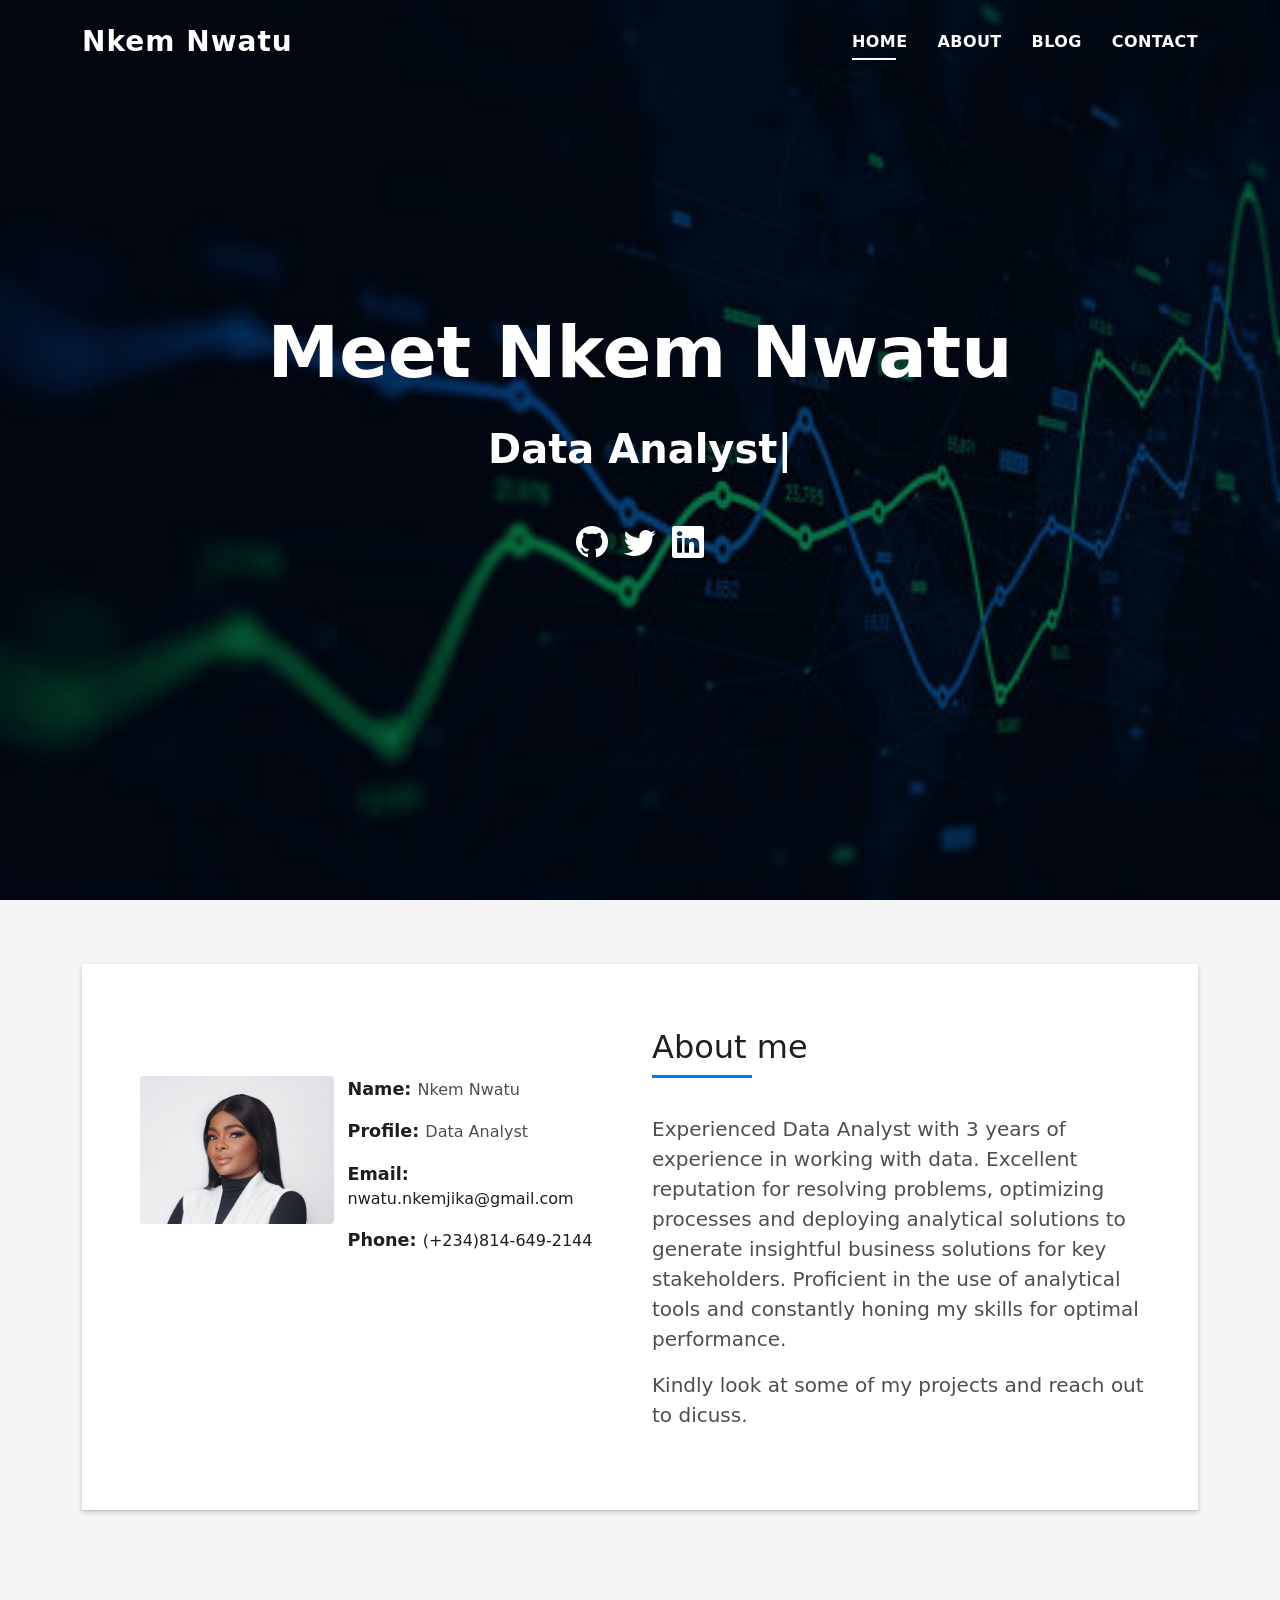
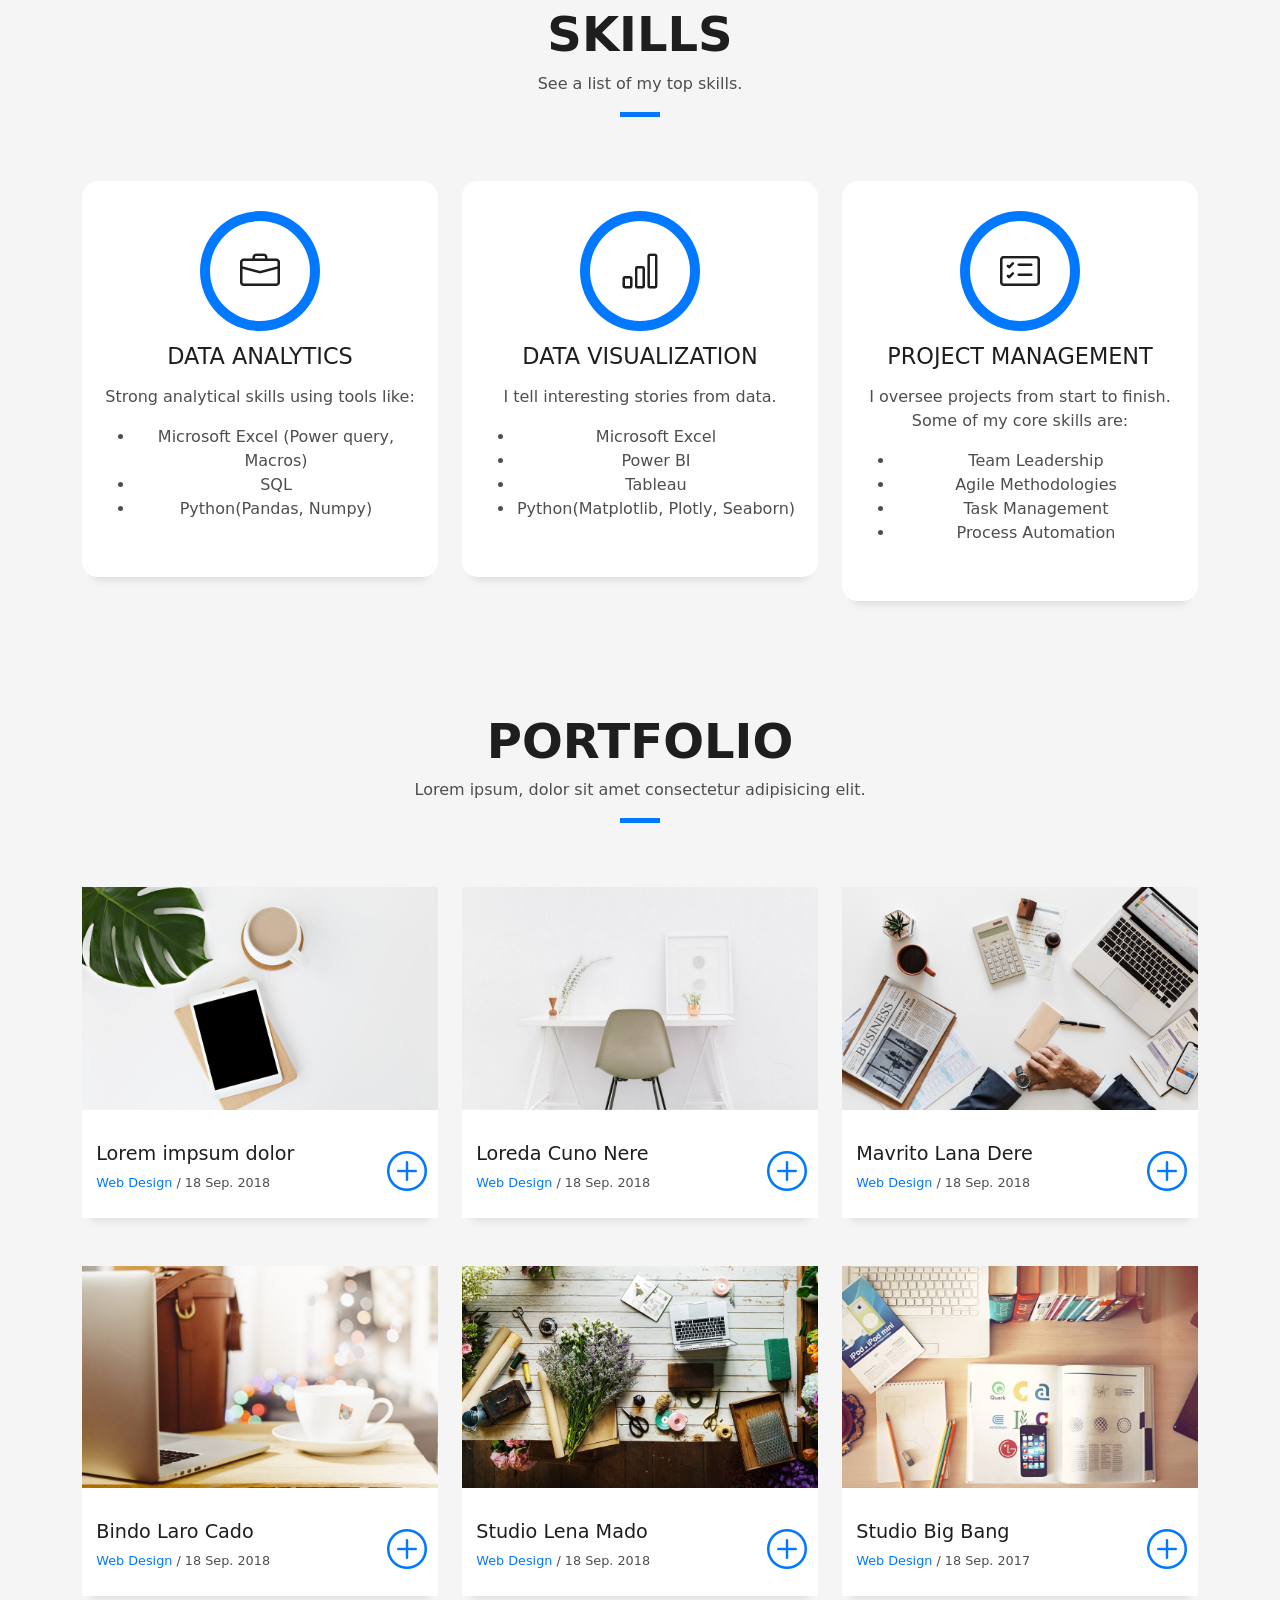
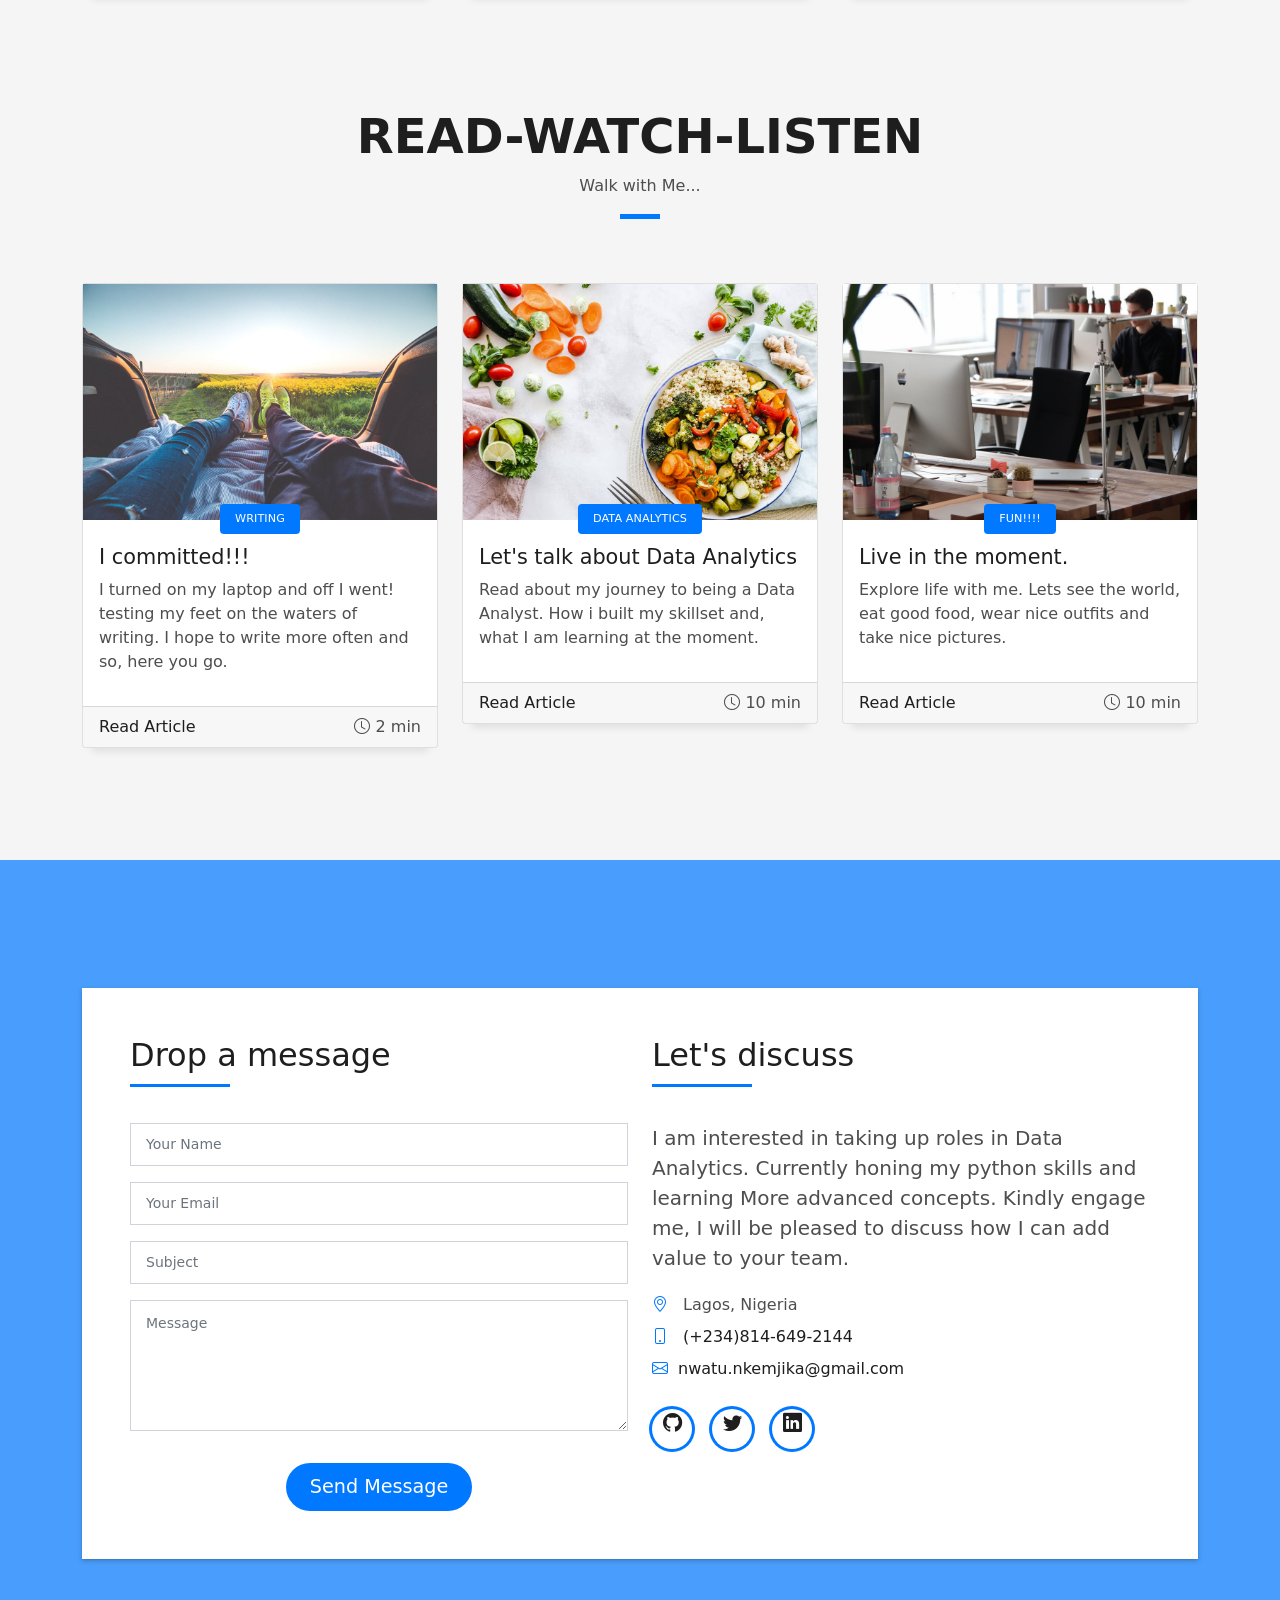
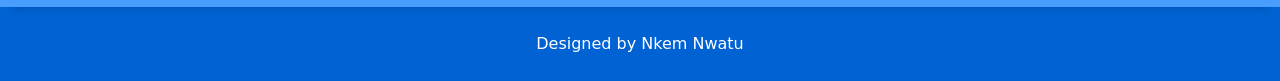
==== index.html @ 54e766fd "editing" ====
<!DOCTYPE html>
<html lang="en">

<head>
  <meta charset="utf-8">
  <meta content="width=device-width, initial-scale=1.0" name="viewport">

  <title>Nkem Nwatu's Portfolio </title>
  <meta content="" name="description">
  <meta content="" name="keywords">

  <!-- Favicons -->
  <link href="assets/img/favicon.png" rel="icon">
  <link href="assets/img/apple-touch-icon.png" rel="apple-touch-icon">

  <!-- Vendor CSS Files -->
  <link href="assets/vendor/bootstrap/css/bootstrap.min.css" rel="stylesheet">
  <link href="assets/vendor/bootstrap-icons/bootstrap-icons.css" rel="stylesheet">
  <link href="assets/vendor/glightbox/css/glightbox.min.css" rel="stylesheet">
  <link href="assets/vendor/swiper/swiper-bundle.min.css" rel="stylesheet">

  <!-- Template Main CSS File -->
  <link href="assets/css/style.css" rel="stylesheet">

  <!-- =======================================================
  * Template Name: DevFolio - v4.7.1
  * Template URL: https://bootstrapmade.com/devfolio-bootstrap-portfolio-html-template/
  * Author: BootstrapMade.com
  * License: https://bootstrapmade.com/license/
  ======================================================== -->
</head>

<body>

  <!-- ======= Header ======= -->
  <header id="header" class="fixed-top">
    <div class="container d-flex align-items-center justify-content-between">

      <h1 class="logo"><a href="index.html">Nkem Nwatu </a></h1>
      
      <!-- Uncomment below if you prefer to use an image logo -->
      
      <!-- <a href="index.html" class="logo"><img src="assets/img/mylogo.jpeg" alt="" class="img-fluid"></a> -->

      <nav id="navbar" class="navbar">
        <ul>
          <li><a class="nav-link scrollto active" href="#hero">Home</a></li>
          <li><a class="nav-link scrollto" href="#about">About</a></li>
          <!-- <li><a class="nav-link scrollto" href="#services">Services</a></li>
          <li><a class="nav-link scrollto " href="#work">Work</a></li> -->
          <li><a class="nav-link scrollto " target ="_blank" href=" ">Blog</a></li>
          <!-- <li class="dropdown"><a href="#"><span>Drop Down</span> <i class="bi bi-chevron-down"></i></a>
            <ul>
              <li><a href="#">Drop Down 1</a></li>
              <li class="dropdown"><a href="#"><span>Deep Drop Down</span> <i class="bi bi-chevron-right"></i></a>
                <ul>
                  <li><a href="#">Deep Drop Down 1</a></li>
                  <li><a href="#">Deep Drop Down 2</a></li>
                  <li><a href="#">Deep Drop Down 3</a></li>
                  <li><a href="#">Deep Drop Down 4</a></li>
                  <li><a href="#">Deep Drop Down 5</a></li>
                </ul>
              </li>
              <li><a href="#">Drop Down 2</a></li>
              <li><a href="#">Drop Down 3</a></li>
              <li><a href="#">Drop Down 4</a></li>
            </ul>
          </li> -->
          <li><a class="nav-link scrollto" href="#contact">Contact</a></li>
        </ul>
        <i class="bi bi-list mobile-nav-toggle"></i>
      </nav><!-- .navbar -->

    </div>
  </header><!-- End Header -->

  <!-- ======= Hero Section ======= -->
  <div id="hero" class="hero route bg-image" style="background-image: url(assets/img/dataviz1.jpg)">
    <div class="overlay-itro"></div>
    <div class="hero-content display-table">
      <div class="table-cell">
        <div class="container">
          <!--<p class="display-6 color-d">Hello, world!</p>-->
          <h1 class="hero-title mb-4">Meet Nkem Nwatu</h1>
          <p class="hero-subtitle"><span class="typed" data-typed-items="Data Analyst, Project Manager"></span></p>

          <div class="socials">
            <ul style="display: flex; justify-content: center; gap: 1em;" >
              <li><a target="_blank" href="https://github.com/Nkem-Nwatu"><span class=""><i style="color: white; font-size: 2em;" class="bi bi-github"></i></span></a></li>
              <!-- <li><a href=""><span class=""><i style="color: white ; font-size: 2em;" class="bi bi-instagram"></i></span></a></li> -->
              <li><a target="_blank" href="https://twitter.com/Prof_Nkem"><span class=""><i style="color: white  ; font-size: 2em;" class="bi bi-twitter"></i></span></a></li>
              <li><a target="_blank" href="https://www.linkedin.com/in/nkem-nwatu/"><span class=""><i  style="color: white  ; font-size: 2em;" class="bi bi-linkedin"></i></span></a></li>
            </ul>
          </div>
          
          <!-- <p class="pt-3"><a class="btn btn-primary btn js-scroll px-4" href="#about" role="button">Learn More</a></p> -->
        </div>
      </div>
    </div>
  </div><!-- End Hero Section -->

  <main id="main">

    <!-- ======= About Section ======= -->
    <section id="about" class="about-mf sect-pt4 route">
      <div class="container">
        <div class="row">
          <div class="col-sm-12">
            <div class="box-shadow-full">
              <div class="row">
                <div class="col-md-6">
                  <br><br>
                  <div class="row">
                    <div class="col-sm-6 col-md-5">
                      <div class="about-img"   >
                        <img src="assets/img/pppp.jpeg"  style="border-radius: 50%; object-fit: cover;"  class="img-fluid rounded b-shadow-a" alt="">
                      </div>
                    </div>
                    <div class="col-sm-6 col-md-7">
                      <div class="about-info">
                        <p><span class="title-s">Name: </span> <span>Nkem Nwatu</span></p>
                        <p><span class="title-s">Profile: </span> <span>Data Analyst</span></p>
                        <p><span class="title-s">Email: </span> <span><a href="mailto: nwatu.nkemjika@gmail.com">nwatu.nkemjika@gmail.com</a></span></p>
                        <p><span class="title-s">Phone: </span> <span><a href="tel: +2348146492144">(+234)814-649-2144</a></span></p>
                      </div>
                    </div>
                  </div>
                  <!-- <li><span class="bi bi-phone"></span> <a href="tel: +2348146492144">(+234)814-649-2144</a></li>
                        <li><span class="bi bi-envelope"></span><a href="mailto: nwatu.nkemjika@gmail.com">nwatu.nkemjika@gmail.com</a></li>
                      </ul> -->
                </div>
                <div class="col-md-6">
                  <div class="about-me pt-4 pt-md-0">
                    <div class="title-box-2">
                      <h5 class="title-left">
                        About me
                      </h5>
                    </div>
                    <p class="lead">
                      Experienced Data Analyst with 3 years of experience in working with data. Excellent reputation 
for resolving problems, optimizing processes and deploying analytical solutions to generate 
insightful business solutions for key stakeholders. Proficient in the use of analytical tools and 
constantly honing my skills for optimal performance.
                    </p>
                    <p class="lead">
                      Kindly look at some of my projects and reach out to dicuss.
                    </p>
                 
                  </div>
                </div>
              </div>
            </div>
          </div>
        </div>
      </div>
    </section><!-- End About Section -->

    <!-- ======= Services Section ======= -->
    <section id="services" class="services-mf pt-5 route">
      <div class="container">
        <div class="row">
          <div class="col-sm-12">
            <div class="title-box text-center">
              <h3 class="title-a">
                Skills
              </h3>
              <p class="subtitle-a">
                See a list of my top skills.
              </p>
              <div class="line-mf"></div>
            </div>
          </div>
        </div>
        <div class="row">
          <div class="col-md-4">
            <div class="service-box">
              <div class="service-ico">
                <span class="ico-circle"><i class="bi bi-briefcase"></i></span>
              </div>
              <div class="service-content">
                <h2 class="s-title">Data Analytics</h2>
                <p class="s-description text-center">
                  Strong analytical skills using tools like: 
                  <ul>
                    <li>Microsoft Excel (Power query, Macros)</li>
                    <li>SQL</li>
                    <li>Python(Pandas, Numpy)</li>
                    <!-- <li></li> -->
                    </ul>
                </p>
              </div>
            </div>
          </div>
          <div class="col-md-4">
            <div class="service-box">
              <div class="service-ico">
                <span class="ico-circle"><i class="bi bi-bar-chart"></i></span>
              </div>
              <div class="service-content">
                <h2 class="s-title">Data Visualization</h2>
                <p class="s-description text-center">
                  I tell interesting stories from data.
                  <ul>
                    <li>Microsoft Excel</li>
                    <li>Power BI</li>
                    <li>Tableau</li>
                    <li>Python(Matplotlib, Plotly, Seaborn)</li>
                    </ul>
                </p>
              </div>
            </div>
          </div>
          <div class="col-md-4">
            <div class="service-box">
              <div class="service-ico">
                <span class="ico-circle"><i class="bi bi-card-checklist"></i></span>
              </div>
              <div class="service-content">
                <h2 class="s-title">Project Management</h2>
                <p class="s-description text-center">
                  I oversee projects from start to finish. Some of my core skills are:
                  <ul>
                    <li>Team Leadership</li>
                    <li>Agile Methodologies</li>
                    <li>Task Management</li>
                    <li>Process Automation</li>
                    </ul>
                </p>
              </div>
            </div>
          </div>
        
      
    
        </div>
      </div>
    </section><!-- End Services Section -->

    

    <!-- ======= Portfolio Section ======= -->
    <section id="work" class="portfolio-mf sect-pt4 route">
      <div class="container">
        <div class="row">
          <div class="col-sm-12">
            <div class="title-box text-center">
              <h3 class="title-a">
                Portfolio
              </h3>
              <p class="subtitle-a">
                Lorem ipsum, dolor sit amet consectetur adipisicing elit.
              </p>
              <div class="line-mf"></div>
            </div>
          </div>
        </div>
        <div class="row">
          <div class="col-md-4">
            <div class="work-box">
              <a href="assets/img/work-1.jpg" data-gallery="portfolioGallery" class="portfolio-lightbox">
                <div class="work-img">
                  <img src="assets/img/work-1.jpg" alt="" class="img-fluid">
                </div>
              </a>
              <div class="work-content">
                <div class="row">
                  <div class="col-sm-8">
                    <h2 class="w-title">Lorem impsum dolor</h2>
                    <div class="w-more">
                      <span class="w-ctegory">Web Design</span> / <span class="w-date">18 Sep. 2018</span>
                    </div>
                  </div>
                  <div class="col-sm-4">
                    <div class="w-like">
                      <a href="portfolio-details.html"> <span class="bi bi-plus-circle"></span></a>
                    </div>
                  </div>
                </div>
              </div>
            </div>
          </div>
          <div class="col-md-4">
            <div class="work-box">
              <a href="assets/img/work-2.jpg" data-gallery="portfolioGallery" class="portfolio-lightbox">
                <div class="work-img">
                  <img src="assets/img/work-2.jpg" alt="" class="img-fluid">
                </div>
              </a>
              <div class="work-content">
                <div class="row">
                  <div class="col-sm-8">
                    <h2 class="w-title">Loreda Cuno Nere</h2>
                    <div class="w-more">
                      <span class="w-ctegory">Web Design</span> / <span class="w-date">18 Sep. 2018</span>
                    </div>
                  </div>
                  <div class="col-sm-4">
                    <div class="w-like">
                      <a href="portfolio-details.html"> <span class="bi bi-plus-circle"></span></a>
                    </div>
                  </div>
                </div>
              </div>
            </div>
          </div>
          <div class="col-md-4">
            <div class="work-box">
              <a href="assets/img/work-3.jpg" data-gallery="portfolioGallery" class="portfolio-lightbox">
                <div class="work-img">
                  <img src="assets/img/work-3.jpg" alt="" class="img-fluid">
                </div>
              </a>
              <div class="work-content">
                <div class="row">
                  <div class="col-sm-8">
                    <h2 class="w-title">Mavrito Lana Dere</h2>
                    <div class="w-more">
                      <span class="w-ctegory">Web Design</span> / <span class="w-date">18 Sep. 2018</span>
                    </div>
                  </div>
                  <div class="col-sm-4">
                    <div class="w-like">
                      <a href="portfolio-details.html"> <span class="bi bi-plus-circle"></span></a>
                    </div>
                  </div>
                </div>
              </div>
            </div>
          </div>
          <div class="col-md-4">
            <div class="work-box">
              <a href="assets/img/work-4.jpg" data-gallery="portfolioGallery" class="portfolio-lightbox">
                <div class="work-img">
                  <img src="assets/img/work-4.jpg" alt="" class="img-fluid">
                </div>
              </a>
              <div class="work-content">
                <div class="row">
                  <div class="col-sm-8">
                    <h2 class="w-title">Bindo Laro Cado</h2>
                    <div class="w-more">
                      <span class="w-ctegory">Web Design</span> / <span class="w-date">18 Sep. 2018</span>
                    </div>
                  </div>
                  <div class="col-sm-4">
                    <div class="w-like">
                      <a href="portfolio-details.html"> <span class="bi bi-plus-circle"></span></a>
                    </div>
                  </div>
                </div>
              </div>
            </div>
          </div>
          <div class="col-md-4">
            <div class="work-box">
              <a href="assets/img/work-5.jpg" data-gallery="portfolioGallery" class="portfolio-lightbox">
                <div class="work-img">
                  <img src="assets/img/work-5.jpg" alt="" class="img-fluid">
                </div>
              </a>
              <div class="work-content">
                <div class="row">
                  <div class="col-sm-8">
                    <h2 class="w-title">Studio Lena Mado</h2>
                    <div class="w-more">
                      <span class="w-ctegory">Web Design</span> / <span class="w-date">18 Sep. 2018</span>
                    </div>
                  </div>
                  <div class="col-sm-4">
                    <div class="w-like">
                      <a href="portfolio-details.html"> <span class="bi bi-plus-circle"></span></a>
                    </div>
                  </div>
                </div>
              </div>
            </div>
          </div>
          <div class="col-md-4">
            <div class="work-box">
              <a href="assets/img/work-6.jpg" data-gallery="portfolioGallery" class="portfolio-lightbox">
                <div class="work-img">
                  <img src="assets/img/work-6.jpg" alt="" class="img-fluid">
                </div>
              </a>
              <div class="work-content">
                <div class="row">
                  <div class="col-sm-8">
                    <h2 class="w-title">Studio Big Bang</h2>
                    <div class="w-more">
                      <span class="w-ctegory">Web Design</span> / <span class="w-date">18 Sep. 2017</span>
                    </div>
                  </div>
                  <div class="col-sm-4">
                    <div class="w-like">
                      <a href="portfolio-details.html"> <span class="bi bi-plus-circle"></span></a>
                    </div>
                  </div>
                </div>
              </div>
            </div>
          </div>

        </div>
      </div>
    </section><!-- End Portfolio Section -->

    <!-- ======= Testimonial Section ======= -->


    <!-- ======= End Section ======= -->

    

    <!-- ======= Blog Section ======= -->
    <section id="blog" class="blog-mf sect-pt4 route">
      <div class="container">
        <div class="row">
          <div class="col-sm-12">
            <div class="title-box text-center">
              <h3 class="title-a">
                Read-Watch-Listen
              </h3>
              <p class="subtitle-a">
                Walk with Me...
              </p>
              <div class="line-mf"></div>
            </div>
          </div>
        </div>


        <div class="row">
          <!-- ================================= dont exceed this line ======================== -->


          <!-- =================================== new one starts here ============ -->
          <div class="col-md-4">
            <div class="card card-blog">
              <div class="card-img">
                <a target="_blank" href="https://profnkem.medium.com/this-is-my-first-commit-b633832dcaf7"><img src="assets/img/post-1.jpg" alt="" class="img-fluid"></a>
              </div>
              <div class="card-body">
                <div class="card-category-box">
                  <div class="card-category">
                    <h6 class="category">Writing</h6>
                  </div>
                </div>
                <h3 class="card-title"><a target="_blank" href="https://profnkem.medium.com/this-is-my-first-commit-b633832dcaf7"> I committed!!!</a></h3>
                <p class="card-description">
                  I turned on my laptop and off I went! testing my feet on the waters of writing. 
                  I hope to write more often and so, here you go.
                </p>
              </div>
              <div class="card-footer">
                <div class="post-author">
                  <a  target="_blank" href="https://profnkem.medium.com/this-is-my-first-commit-b633832dcaf7">
                    <!-- <img src="assets/img/testimonial-2.jpg" alt="" class="avatar rounded-circle"> -->
                    <span class="author">Read Article</span>
                  </a>
                </div>
                <div class="post-date">
                  <span class="bi bi-clock"></span> 2 min
                </div>
              </div>
            </div>
          </div>
          <!-- ======================================= single block ends here ================= -->
          <div class="col-md-4">
            <div class="card card-blog">
              <div class="card-img">
                <a target ="_blank" href=" "><img src="assets/img/post-2.jpg" alt="" class="img-fluid"></a>
              </div>
              <div class="card-body">
                <div class="card-category-box">
                  <div class="card-category">
                    <h6 class="category">Data Analytics</h6>
                  </div>
                </div>
                <h3 class="card-title"><a target ="_blank" href=" ">Let's talk about Data Analytics</a></h3>
                <p class="card-description">
                  Read about my journey to being a Data Analyst. How i built my skillset and, what I am learning at the moment.
                </p>
              </div>
              <div class="card-footer">
                <div class="post-author">
                  <a href="#">
                    <!-- <img src="assets/img/testimonial-2.jpg" alt="" class="avatar rounded-circle"> -->
                    <span class="author">Read Article</span>
                  </a>
                </div>
                <div class="post-date">
                  <span class="bi bi-clock"></span> 10 min
                </div>
              </div>
            </div>
          </div>
          <div class="col-md-4">
            <div class="card card-blog">
              <div class="card-img">
                <a target ="_blank" href=" "><img src="assets/img/post-3.jpg" alt="" class="img-fluid"></a>
              </div>
              <div class="card-body">
                <div class="card-category-box">
                  <div class="card-category">
                    <h6 class="category">FUN!!!!</h6>
                  </div>
                </div>
                <h3 class="card-title"><a target ="_blank" href=" ">Live in the moment.</a></h3>
                <p class="card-description">
                  Explore life with me. Lets see the world, eat good food, wear nice outfits and take nice pictures.
                </p>
              </div>
              <div class="card-footer">
                <div class="post-author">
                  <a href="#">
                    <!-- <img src="assets/img/testimonial-2.jpg" alt="" class="avatar rounded-circle"> -->
                    <span class="author">Read Article</span>
                  </a>
                </div>
                <div class="post-date">
                  <span class="bi bi-clock"></span> 10 min
                </div>
              </div>
            </div>
          </div>
        </div>
      </div>
    </section><!-- End Blog Section -->

    <!-- ======= Contact Section ======= -->
    <section id="contact" class="paralax-mf footer-paralax bg-image sect-mt4 route" style="background-image: url(assets/img/overlay-bg.jpg)">
      <div class="overlay-mf"></div>
      <div class="container">
        <div class="row">
          <div class="col-sm-12">
            <div class="contact-mf">
              <div id="contact" class="box-shadow-full">
                <div class="row">
                  <div class="col-md-6">
                     <div class="title-box-2">
                      <h5 class="title-left">
                        Drop a message
                      </h5>
                    </div> 
                       <div>
                      
                      <!-- Sample HTML Form  -->
                      

                     <form action="forms/contact.php" method="post" role="form" class="php-email-form">
                        <div class="row">
                          <div class="col-md-12 mb-3">
                            <div class="form-group">
                              <input type="text" name="name" class="form-control" id="name" placeholder="Your Name" required>
                            </div>
                          </div>
                          <div class="col-md-12 mb-3">
                            <div class="form-group">
                              <input type="email" class="form-control" name="email" id="email" placeholder="Your Email" required>
                            </div>
                          </div>
                          <div class="col-md-12 mb-3">
                            <div class="form-group">
                              <input type="text" class="form-control" name="subject" id="subject" placeholder="Subject" required>
                            </div>
                          </div>
                          <div class="col-md-12">
                            <div class="form-group">
                              <textarea class="form-control" name="message" rows="5" placeholder="Message" required></textarea>
                            </div>
                          </div>
                          <div class="col-md-12 text-center my-3">
                            <div class="loading">Loading</div>
                            <div class="error-message"></div>
                            <div class="sent-message">Your message has been sent. Thank you!</div>
                          </div>
                          <div class="col-md-12 text-center">
                            <button type="submit" class="button button-a button-big button-rouded">Send Message</button>
                          </div>
                        </div>
                      </form>  
                    </div>  
                  </div>
                  <div class="col-md-6">
                    <div class="title-box-2 pt-4 pt-md-0">
                      <h5 class="title-left">
                        Let's discuss
                      </h5>
                    </div>
                    <div class="more-info">
                      <p class="lead">
                        I am interested in taking up roles in Data Analytics. Currently honing my python skills and learning More
                        advanced concepts.
                        Kindly engage me, I will be pleased to discuss how I can add value to your team. 
                      </p>
                      <ul class="list-ico">
                        <li><span class="bi bi-geo-alt"></span> Lagos, Nigeria</li>
                        <li><span class="bi bi-phone"></span> <a href="tel: +2348146492144">(+234)814-649-2144</a></li>
                        <li><span class="bi bi-envelope"></span><a href="mailto: nwatu.nkemjika@gmail.com">nwatu.nkemjika@gmail.com</a></li>
                      </ul>
                    </div>
                    <div class="socials">
                      <ul>
                        <li><a target="_blank" href="https://github.com/Nkem-Nwatu"><span class="ico-circle"><i class="bi bi-github"></i></span></a></li>
                        <!-- <li><a href=""><span class="ico-circle"><i class="bi bi-instagram"></i></span></a></li> -->
                        <li><a target="_blank" href="https://twitter.com/Prof_Nkem"><span class="ico-circle"><i class="bi bi-twitter"></i></span></a></li>
                        <li><a target="_blank" href="https://www.linkedin.com/in/nkem-nwatu/"><span class="ico-circle"><i class="bi bi-linkedin"></i></span></a></li>
                      </ul>
                    </div>
                  </div>
                </div>
              </div>
            </div>
          </div>
        </div>
      </div>
    </section><!-- End Contact Section -->

  </main><!-- End #main -->

  <!-- ======= Footer ======= -->
  <footer>
    <div class="container">
      <div class="row">
        <div class="col-sm-12">
          <div class="copyright-box">
            <!-- <p class="copyright">&copy; Copyright <strong>DevFolio</strong>. All Rights Reserved</p> -->
            <div class="credits">
              <!--
              All the links in the footer should remain intact.
              You can delete the links only if you purchased the pro version.
              Licensing information: https://bootstrapmade.com/license/
              Purchase the pro version with working PHP/AJAX contact form: https://bootstrapmade.com/buy/?theme=DevFolio
            -->
              Designed by Nkem Nwatu</a>
            </div>
          </div>
        </div>
      </div>
    </div>
  </footer><!-- End  Footer -->

  <div id="preloader"></div>
  <a href="#" class="back-to-top d-flex align-items-center justify-content-center"><i class="bi bi-arrow-up-short"></i></a>

  <!-- Vendor JS Files -->
  <script src="assets/vendor/purecounter/purecounter.js"></script>
  <script src="assets/vendor/bootstrap/js/bootstrap.bundle.min.js"></script>
  <script src="assets/vendor/glightbox/js/glightbox.min.js"></script>
  <script src="assets/vendor/swiper/swiper-bundle.min.js"></script>
  <script src="assets/vendor/typed.js/typed.min.js"></script>
  <script src="assets/vendor/php-email-form/validate.js"></script>

  <!-- Template Main JS File -->
  <script src="assets/js/main.js"></script>

</body>

</html>
---- assets/css/style.css ----
/**
* Template Name: DevFolio - v4.7.1
* Template URL: https://bootstrapmade.com/devfolio-bootstrap-portfolio-html-template/
* Author: BootstrapMade.com
* License: https://bootstrapmade.com/license/
*/

/*--------------------------------------------------------------
# General
--------------------------------------------------------------*/
body {
  background-color: #f5f5f5;
  color: #4e4e4e;
}

h1,
h2,
h3,
h4,
h5,
h6 {
  color: #1e1e1e;
}

a {
  color: #1e1e1e;
  text-decoration: none;
  transition: all 0.5s ease-in-out;
}
a:hover {
  color: #0078ff;
  text-decoration: none;
  transition: all 0.5s ease-in-out;
}

.p-r {
  position: relative;
}

.color-a {
  text-decoration: none;
  color: #0078ff;
}

.color-d {
  color: #f5f5f5;
}

.color-text-a {
  text-decoration: none;
  color: #4e4e4e;
}

.box-shadow, .card-blog, .work-box, .service-box, .paralax-mf {
  box-shadow: 0 13px 8px -10px rgba(0, 0, 0, 0.1);
}

.box-shadow-a, .button:hover {
  text-decoration: none;
  box-shadow: 0 0 0 4px #cde1f8;
}

.display-5 {
  font-size: 2.5rem;
  font-weight: 300;
  line-height: 1.1;
}

.display-6 {
  font-size: 2rem;
  font-weight: 300;
  line-height: 1.1;
}

.avatar {
  width: 32px;
  height: 32px;
  margin-right: 4px;
  overflow: hidden;
}

.bg-image {
  background-repeat: no-repeat;
  background-attachment: fixed;
  background-size: cover;
  background-position: center center;
}
@media (max-width: 1024px) {
  .bg-image {
    background-attachment: scroll;
  }
}

.overlay-mf {
  background-color: #0078ff;
}

.overlay-mf {
  position: absolute;
  top: 0;
  left: 0px;
  padding: 0;
  height: 100%;
  width: 100%;
  opacity: 0.7;
}

.paralax-mf {
  position: relative;
  padding: 8rem 0;
}

.display-table {
  width: 100%;
  height: 100%;
  display: table;
}

.table-cell {
  display: table-cell;
  vertical-align: middle;
}

/*--/ Sections /--*/
.sect-4 {
  padding: 4rem 0;
}

.sect-pt4 {
  padding-top: 4rem;
}

.sect-mt4 {
  margin-top: 4rem;
}

/*--/ Title s /--*/
.title-s {
  font-weight: 600;
  color: #1e1e1e;
  font-size: 1.1rem;
}

/*--/ Title A /--*/
.title-box {
  margin-bottom: 4rem;
}

.title-a {
  text-decoration: none;
  font-size: 3rem;
  font-weight: bold;
  text-transform: uppercase;
}

.subtitle-a {
  text-decoration: none;
  color: #4e4e4e;
}

.line-mf {
  width: 40px;
  height: 5px;
  background-color: #0078ff;
  margin: 0 auto;
}

/*--/ Title Left /--*/
.title-box-2 {
  margin-bottom: 3rem;
}

.title-left {
  font-size: 2rem;
  position: relative;
}
.title-left:before {
  content: "";
  position: absolute;
  height: 3px;
  background-color: #0078ff;
  width: 100px;
  bottom: -12px;
}

/*------/ Box /------*/
.box-pl2 {
  padding-left: 2rem;
}

.box-shadow-full {
  padding: 3rem 1.25rem;
  position: relative;
  background-color: #fff;
  margin-bottom: 3rem;
  z-index: 2;
  box-shadow: 0 1px 1px 0 rgba(0, 0, 0, 0.06), 0 2px 5px 0 rgba(0, 0, 0, 0.2);
}
@media (min-width: 768px) {
  .box-shadow-full {
    padding: 3rem;
  }
}

/*------/ Socials /------*/
.socials {
  padding: 1.5rem 0;
}
.socials ul li {
  display: inline-block;
}
.socials .ico-circle {
  height: 40px;
  width: 40px;
  font-size: 1.2rem;
  border-radius: 50%;
  line-height: 1.6;
  margin: 0 15px 0 0;
  box-shadow: 0 0 0 3px #0078ff;
  transition: all 500ms ease;
}
.socials .ico-circle:hover {
  background-color: #0078ff;
  color: #fff;
  box-shadow: 0 0 0 3px #cde1f8;
  transition: all 500ms ease;
}

/*------/ Ul resect /------*/
.ul-resect, .widget-tags ul, .widget-sidebar .list-sidebar, .box-comments .list-comments, .blog-wrapper .post-meta ul, .list-ico, .socials ul {
  list-style: none;
  padding-left: 0;
  margin-bottom: 0;
}

.list-ico {
  line-height: 2;
}
.list-ico span {
  color: #0078ff;
  margin-right: 10px;
}

/*------/ Ico Circle /------*/
.ico-circle {
  height: 100px;
  width: 100px;
  font-size: 2rem;
  border-radius: 50%;
  line-height: 1.55;
  margin: 0 auto;
  text-align: center;
  box-shadow: 0 0 0 10px #0078ff;
  display: block;
}

/*------/ Owl Carousel /------*/
.owl-theme .owl-dots {
  text-align: center;
  margin-top: 18px;
}
.owl-theme .owl-dots .owl-dot {
  display: inline-block;
}
.owl-theme .owl-dots .owl-dot span {
  width: 18px;
  height: 7px;
  margin: 5px 5px;
  background: #cde1f8;
  border: 0px solid #cde1f8;
  display: block;
  transition: all 0.6s ease-in-out;
  cursor: pointer;
}
.owl-theme .owl-dots .owl-dot:hover span {
  background-color: #cde1f8;
}
.owl-theme .owl-dots .owl-dot.active span {
  background-color: #1B1B1B;
  width: 25px;
}

/*--/ Scrolltop s /--*/
.scrolltop-mf {
  position: relative;
  display: none;
}
.scrolltop-mf span {
  z-index: 999;
  position: fixed;
  width: 42px;
  height: 42px;
  background-color: #0078ff;
  opacity: 0.7;
  font-size: 1.6rem;
  line-height: 1.5;
  text-align: center;
  color: #fff;
  top: auto;
  left: auto;
  right: 30px;
  bottom: 50px;
  cursor: pointer;
  border-radius: 50%;
}

/*--------------------------------------------------------------
# Back to top button
--------------------------------------------------------------*/
.back-to-top {
  position: fixed;
  visibility: hidden;
  opacity: 0;
  right: 15px;
  bottom: 15px;
  z-index: 996;
  background: #0078ff;
  width: 40px;
  height: 40px;
  border-radius: 50px;
  transition: all 0.4s;
}
.back-to-top i {
  font-size: 28px;
  color: #fff;
  line-height: 0;
}
.back-to-top:hover {
  background: #298eff;
  color: #fff;
}
.back-to-top.active {
  visibility: visible;
  opacity: 1;
}

/*------/ Prelaoder /------*/
#preloader {
  position: fixed;
  top: 0;
  left: 0;
  right: 0;
  bottom: 0;
  z-index: 9999;
  overflow: hidden;
  background: #fff;
}

#preloader:before {
  content: "";
  position: fixed;
  top: calc(50% - 30px);
  left: calc(50% - 30px);
  border: 6px solid #f2f2f2;
  border-top: 6px solid #0078ff;
  border-radius: 50%;
  width: 60px;
  height: 60px;
  -webkit-animation: animate-preloader 1s linear infinite;
  animation: animate-preloader 1s linear infinite;
}

@-webkit-keyframes animate-preloader {
  0% {
    transform: rotate(0deg);
  }
  100% {
    transform: rotate(360deg);
  }
}

@keyframes animate-preloader {
  0% {
    transform: rotate(0deg);
  }
  100% {
    transform: rotate(360deg);
  }
}
/*------/ Button /------*/
.button {
  display: inline-block;
  padding: 0.3rem 0.6rem;
  text-align: center;
  vertical-align: middle;
  -webkit-user-select: none;
  -moz-user-select: none;
  user-select: none;
  font-size: 1rem;
  border-radius: 0.3rem;
  border: 1px solid transparent;
  transition: all 500ms ease;
  cursor: pointer;
}
.button:focus {
  outline: 0;
}
.button:hover {
  background-color: #0062d3;
  color: #fff;
  transition: all 500ms ease;
}

.button-a {
  text-decoration: none;
  background-color: #0078ff;
  color: #fff;
  border-color: #cde1f8;
}

.button-big {
  padding: 0.9rem 2.3rem;
  font-size: 1.2rem;
}

.button-rouded {
  border-radius: 5rem;
}

.btn-lg {
  padding: 0.5rem 1rem;
  font-size: 1.25rem;
  line-height: 1.5;
  border-radius: 0.3rem;
}

/*--------------------------------------------------------------
# Header
--------------------------------------------------------------*/
#header {
  transition: all 0.5s;
  z-index: 997;
  padding: 20px 0;
}
#header .logo {
  font-size: 28px;
  margin: 0;
  padding: 0;
  font-weight: 600;
  letter-spacing: 1px;
}
#header .logo a {
  color: #fff;
}
#header .logo img {
  max-height: 40px;
}
#header.header-scrolled {
  background: rgba(0, 0, 0, 0.9);
  padding: 12px 0;
}

/*--------------------------------------------------------------
# Navigation Menu
--------------------------------------------------------------*/
/**
* Desktop Navigation 
*/
.navbar {
  padding: 0;
}
.navbar ul {
  margin: 0;
  padding: 0;
  display: flex;
  list-style: none;
  align-items: center;
}
.navbar li {
  position: relative;
}
.navbar > ul > li {
  white-space: nowrap;
  padding: 10px 0 10px 30px;
}
.navbar a, .navbar a:focus {
  display: flex;
  align-items: center;
  justify-content: space-between;
  color: #fff;
  font-size: 16px;
  font-weight: 600;
  padding: 0;
  white-space: nowrap;
  transition: 0.3s;
  letter-spacing: 0.4px;
  position: relative;
  text-transform: uppercase;
}
.navbar a i, .navbar a:focus i {
  font-size: 12px;
  line-height: 0;
  margin-left: 5px;
}
.navbar > ul > li > a:before {
  content: "";
  position: absolute;
  width: 100%;
  height: 2px;
  bottom: -6px;
  left: 0;
  width: 0;
  background-color: #fff;
  visibility: hidden;
  transition: all 0.3s ease-in-out 0s;
}
.navbar a:hover:before, .navbar li:hover > a:before, .navbar .active:before {
  visibility: visible;
  width: 80%;
}
.navbar a:hover, .navbar .active, .navbar .active:focus, .navbar li:hover > a {
  color: #fff;
}
.navbar .dropdown ul {
  display: block;
  position: absolute;
  left: 30px;
  top: calc(100% + 30px);
  margin: 0;
  padding: 10px 0;
  z-index: 99;
  opacity: 0;
  visibility: hidden;
  background: #fff;
  box-shadow: 0px 0px 30px rgba(127, 137, 161, 0.25);
  transition: 0.3s;
}
.navbar .dropdown ul li {
  min-width: 200px;
}
.navbar .dropdown ul a {
  padding: 10px 20px;
  font-size: 14px;
  text-transform: none;
  color: #4e4e4e;
}
.navbar .dropdown ul a i {
  font-size: 12px;
}
.navbar .dropdown ul a:hover, .navbar .dropdown ul .active:hover, .navbar .dropdown ul li:hover > a {
  color: #0078ff;
}
.navbar .dropdown:hover > ul {
  opacity: 1;
  top: 100%;
  visibility: visible;
}
.navbar .dropdown .dropdown ul {
  top: 0;
  left: calc(100% - 30px);
  visibility: hidden;
}
.navbar .dropdown .dropdown:hover > ul {
  opacity: 1;
  top: 0;
  left: 100%;
  visibility: visible;
}
@media (max-width: 1366px) {
  .navbar .dropdown .dropdown ul {
    left: -90%;
  }
  .navbar .dropdown .dropdown:hover > ul {
    left: -100%;
  }
}

/**
* Mobile Navigation 
*/
.mobile-nav-toggle {
  color: #fff;
  font-size: 28px;
  cursor: pointer;
  display: none;
  line-height: 0;
  transition: 0.5s;
}

@media (max-width: 991px) {
  .mobile-nav-toggle {
    display: block;
  }

  .navbar ul {
    display: none;
  }
}
.navbar-mobile {
  position: fixed;
  overflow: hidden;
  top: 0;
  right: 0;
  left: 0;
  bottom: 0;
  background: rgba(78, 78, 78, 0.9);
  transition: 0.3s;
  z-index: 999;
}
.navbar-mobile .mobile-nav-toggle {
  position: absolute;
  top: 15px;
  right: 15px;
}
.navbar-mobile ul {
  display: block;
  position: absolute;
  top: 55px;
  right: 15px;
  bottom: 15px;
  left: 15px;
  padding: 10px 0;
  background-color: #fff;
  overflow-y: auto;
  transition: 0.3s;
}
.navbar-mobile > ul > li {
  padding: 0;
}
.navbar-mobile a:hover:before, .navbar-mobile li:hover > a:before, .navbar-mobile .active:before {
  visibility: hidden;
}
.navbar-mobile a, .navbar-mobile a:focus {
  padding: 10px 20px;
  font-size: 15px;
  color: #4e4e4e;
}
.navbar-mobile a:hover, .navbar-mobile .active, .navbar-mobile li:hover > a {
  color: #0078ff;
}
.navbar-mobile .getstarted, .navbar-mobile .getstarted:focus {
  margin: 15px;
}
.navbar-mobile .dropdown ul {
  position: static;
  display: none;
  margin: 10px 20px;
  padding: 10px 0;
  z-index: 99;
  opacity: 1;
  visibility: visible;
  background: #fff;
  box-shadow: 0px 0px 30px rgba(127, 137, 161, 0.25);
}
.navbar-mobile .dropdown ul li {
  min-width: 200px;
}
.navbar-mobile .dropdown ul a {
  padding: 10px 20px;
}
.navbar-mobile .dropdown ul a i {
  font-size: 12px;
}
.navbar-mobile .dropdown ul a:hover, .navbar-mobile .dropdown ul .active:hover, .navbar-mobile .dropdown ul li:hover > a {
  color: #0078ff;
}
.navbar-mobile .dropdown > .dropdown-active {
  display: block;
}

/*--------------------------------------------------------------
# Hero Section
--------------------------------------------------------------*/
.hero {
  height: 100vh;
  position: relative;
  color: #fff;
}
.hero .hero-content {
  text-align: center;
  position: absolute;
}
.hero .overlay-itro {
  background-color: rgba(0, 0, 0, 0.6);
  position: absolute;
  top: 0;
  left: 0px;
  padding: 0;
  height: 100%;
  width: 100%;
  opacity: 0.9;
}
.hero .hero-title {
  color: #fff;
  font-weight: 600;
  font-size: 3rem;
}
@media (min-width: 768px) {
  .hero .hero-title {
    font-size: 4.5rem;
  }
}
.hero .hero-subtitle {
  font-size: 1.5rem;
  font-weight: 600;
}
@media (min-width: 768px) {
  .hero .hero-subtitle {
    font-size: 2.5rem;
  }
}
.hero .text-slider-items {
  display: none;
}

.hero-single {
  height: 350px;
}
.hero-single .hero-content {
  margin-top: 30px;
}
.hero-single .hero-title {
  text-transform: uppercase;
  font-size: 3rem;
}
@media (min-width: 768px) {
  .hero-single .hero-title {
    font-size: 3.5rem;
  }
}
.hero-single .breadcrumb {
  background-color: transparent;
  color: #0078ff;
}
.hero-single .breadcrumb .breadcrumb-item:before {
  color: #cde1f8;
}
.hero-single .breadcrumb .breadcrumb-item.active {
  color: #cde1f8;
}
.hero-single .breadcrumb a {
  color: #fff;
}

/*--------------------------------------------------------------
# About
--------------------------------------------------------------*/
.about-mf .box-shadow-full {
  padding-top: 4rem;
  padding-bottom: 4rem;
}
.about-mf .about-img {
  margin-bottom: 2rem;
}
.about-mf .about-img img {
  margin-left: 10px;
}
@media (min-width: 767px) {
  .about-mf .box-pl2 {
    margin-top: 3rem;
    padding-left: 0rem;
  }
}

.skill-mf span {
  color: #4e4e4e;
}
.skill-mf .progress {
  background-color: #cde1f8;
  margin: 0.5rem 0 1.2rem 0;
  border-radius: 0;
  height: 0.7rem;
}
.skill-mf .progress .progress-bar {
  height: 0.7rem;
  background-color: #0078ff;
}

/*--------------------------------------------------------------
# Services
--------------------------------------------------------------*/
.service-box {
  background-color: #fff;
  padding: 2.5rem 1.3rem;
  border-radius: 1rem;
  margin-bottom: 3rem;
  text-align: center;
}
.service-box:hover .ico-circle {
  transition: all 500ms ease;
  color: #fff;
  background-color: #0078ff;
  box-shadow: 0 0 0 10px #cde1f8;
}
.service-box .service-ico {
  margin-bottom: 1rem;
  color: #1e1e1e;
}
.service-box .ico-circle {
  transition: all 500ms ease;
  display: inline-flex;
  align-items: center;
  justify-content: center;
}
.service-box .ico-circle i {
  line-height: 0;
  font-size: 40px;
}
.service-box .s-title {
  font-size: 1.4rem;
  text-transform: uppercase;
  text-align: center;
  padding: 0.4rem 0;
}
.service-box .s-description {
  color: #4e4e4e;
}

/*--------------------------------------------------------------
# Counter
--------------------------------------------------------------*/
.counter-box {
  color: #fff;
  text-align: center;
}
@media (min-width: 577px) {
  .counter-box {
    margin-bottom: 1.8rem;
  }
}

.counter-ico {
  margin-bottom: 1rem;
}
.counter-ico .ico-circle {
  height: 60px;
  width: 60px;
  line-height: 1.5;
  box-shadow: 0 0 0 10px #cde1f8;
}

.counter-num .counter {
  font-size: 2rem;
  margin-bottom: 0;
}

/*--------------------------------------------------------------
# Portfolio
--------------------------------------------------------------*/
.work-box {
  margin-bottom: 3rem;
  -webkit-backface-visibility: hidden;
  backface-visibility: hidden;
  background-color: #fff;
}
.work-box:hover img {
  transform: scale(1.3);
}

.work-img {
  display: block;
  overflow: hidden;
}
.work-img img {
  transition: all 1s;
}

.work-content {
  padding: 2rem 3% 1rem 4%;
}
.work-content .w-more {
  color: #4e4e4e;
  font-size: 0.8rem;
}
.work-content .w-more .w-ctegory {
  color: #0078ff;
}
.work-content .w-like {
  font-size: 2.5rem;
  color: #0078ff;
  float: right;
}
.work-content .w-like a {
  color: #0078ff;
}
.work-content .w-like .num-like {
  font-size: 0.7rem;
}

.w-title {
  font-size: 1.2rem;
}

/*--------------------------------------------------------------
# Portfolio Details
--------------------------------------------------------------*/
.portfolio-details {
  padding-top: 40px;
}
.portfolio-details .portfolio-details-slider img {
  width: 100%;
}
.portfolio-details .portfolio-details-slider .swiper-pagination {
  margin-top: 20px;
  position: relative;
}
.portfolio-details .portfolio-details-slider .swiper-pagination .swiper-pagination-bullet {
  width: 12px;
  height: 12px;
  background-color: #fff;
  opacity: 1;
  border: 1px solid #0078ff;
}
.portfolio-details .portfolio-details-slider .swiper-pagination .swiper-pagination-bullet-active {
  background-color: #0078ff;
}
.portfolio-details .portfolio-info {
  padding: 30px;
  box-shadow: 0px 0 30px rgba(78, 78, 78, 0.08);
}
.portfolio-details .portfolio-info h3 {
  font-size: 22px;
  font-weight: 700;
  margin-bottom: 20px;
  padding-bottom: 20px;
  border-bottom: 1px solid #eee;
}
.portfolio-details .portfolio-info ul {
  list-style: none;
  padding: 0;
  font-size: 15px;
}
.portfolio-details .portfolio-info ul li + li {
  margin-top: 10px;
}
.portfolio-details .portfolio-description {
  padding-top: 30px;
}
.portfolio-details .portfolio-description h2 {
  font-size: 26px;
  font-weight: 700;
  margin-bottom: 20px;
}
.portfolio-details .portfolio-description p {
  padding: 0;
}

/*--------------------------------------------------------------
# Testimonials
--------------------------------------------------------------*/
.testimonial-box {
  color: #fff;
  text-align: center;
}
.testimonial-box .author-test {
  margin-top: 1rem;
}
.testimonial-box .author-test img {
  margin: 0 auto;
}
.testimonial-box .author {
  color: #fff;
  text-transform: uppercase;
  font-weight: 600;
  margin: 1rem 0;
  display: block;
  font-size: 1.4rem;
}
.testimonial-box .comit {
  font-size: 2rem;
  color: #0078ff;
  background-color: #fff;
  width: 52px;
  height: 52px;
  display: block;
  margin: 0 auto;
  border-radius: 50%;
  line-height: 1.6;
}
@media (min-width: 768px) {
  .testimonial-box .description {
    padding: 0 5rem;
  }
}
@media (min-width: 992px) {
  .testimonial-box .description {
    padding: 0 8rem;
  }
}
@media (min-width: 1200px) {
  .testimonial-box .description {
    padding: 0 13rem;
  }
}

.swiper-pagination {
  margin-top: 20px;
  position: relative;
}
.swiper-pagination .swiper-pagination-bullet {
  width: 12px;
  height: 12px;
  background-color: rgba(255, 255, 255, 0.4);
  opacity: 1;
}
.swiper-pagination .swiper-pagination-bullet-active {
  background-color: #fff;
}

/*--------------------------------------------------------------
# Contact
--------------------------------------------------------------*/
.footer-paralax {
  padding: 4rem 0 0 0;
}

.contact-mf {
  margin-top: 4rem;
}
@media (min-width: 767px) {
  .contact-mf .box-pl2 {
    margin-top: 3rem;
    padding-left: 0rem;
  }
}

.php-email-form .error-message {
  display: none;
  color: #fff;
  background: #ed3c0d;
  text-align: center;
  padding: 15px;
  font-weight: 600;
}
.php-email-form .sent-message {
  display: none;
  color: #fff;
  background: #18d26e;
  text-align: center;
  padding: 15px;
  font-weight: 600;
}
.php-email-form .loading {
  display: none;
  background: #fff;
  text-align: center;
  padding: 15px;
}
.php-email-form .loading:before {
  content: "";
  display: inline-block;
  border-radius: 50%;
  width: 24px;
  height: 24px;
  margin: 0 10px -6px 0;
  border: 3px solid #18d26e;
  border-top-color: #eee;
  -webkit-animation: animate-loading 1s linear infinite;
  animation: animate-loading 1s linear infinite;
}
.php-email-form input, .php-email-form textarea {
  border-radius: 0;
  box-shadow: none;
  font-size: 14px;
}
.php-email-form input:focus, .php-email-form textarea:focus {
  border-color: #0078ff;
}
.php-email-form input {
  padding: 10px 15px;
}
.php-email-form textarea {
  padding: 12px 15px;
  margin-bottom: 0;
}
.php-email-form button[type=submit] {
  background: #0078ff;
  border: 0;
  padding: 10px 24px;
  color: #fff;
  transition: 0.4s;
}
.php-email-form button[type=submit]:hover {
  background: #3393ff;
}

@-webkit-keyframes animate-loading {
  0% {
    transform: rotate(0deg);
  }
  100% {
    transform: rotate(360deg);
  }
}

@keyframes animate-loading {
  0% {
    transform: rotate(0deg);
  }
  100% {
    transform: rotate(360deg);
  }
}
/*--------------------------------------------------------------
# Blog
--------------------------------------------------------------*/
@media (min-width: 767px) {
  .card-blog {
    margin-bottom: 3rem;
  }
}
.card-blog .card-body {
  position: relative;
}
.card-blog .card-category-box {
  position: absolute;
  text-align: center;
  top: -16px;
  left: 15px;
  right: 15px;
  line-height: 25px;
  overflow: hidden;
}
.card-blog .card-category {
  display: inline-block;
  color: #fff;
  padding: 0 15px 5px;
  overflow: hidden;
  background-color: #0078ff;
  border-radius: 4px;
}
.card-blog .card-category .category {
  color: #fff;
  display: inline-block;
  text-transform: uppercase;
  font-size: 0.7rem;
  letter-spacing: 0.1px;
  margin-bottom: 0;
}
.card-blog .card-title {
  font-size: 1.3rem;
  margin-top: 0.6rem;
}
.card-blog .card-description {
  color: #4e4e4e;
}
.card-blog .post-author {
  display: inline-block;
}
.card-blog .post-date {
  color: #4e4e4e;
  display: inline-block;
  float: right;
}

/*--------------------------------------------------------------
# Blog Single
--------------------------------------------------------------*/
.post-box,
.form-comments,
.box-comments,
.widget-sidebar {
  padding: 2rem;
  background-color: #fff;
  margin-bottom: 3rem;
}
@media (min-width: 768px) {
  .post-box,
.form-comments,
.box-comments,
.widget-sidebar {
    padding: 3rem;
  }
}

.blog-wrapper .article-title {
  font-size: 1.5rem;
}
@media (min-width: 768px) {
  .blog-wrapper .article-title {
    font-size: 1.9rem;
  }
}
.blog-wrapper .post-meta {
  margin: 1rem 0;
}
.blog-wrapper .post-meta ul {
  border-left: 4px solid #0078ff;
  margin-top: 1rem;
}
.blog-wrapper .post-meta ul li {
  display: inline-block;
  margin-left: 15px;
}
.blog-wrapper .post-meta ul a {
  color: #0078ff;
}
.blog-wrapper .post-meta ul span {
  color: #1e1e1e;
}
.blog-wrapper .blockquote {
  border-left: 4px solid #0078ff;
  padding: 18px;
  font-style: italic;
}

/*------/ Comments /------*/
.box-comments .list-comments li {
  padding-bottom: 40px;
}
.box-comments .list-comments .comment-avatar {
  display: table-cell;
  vertical-align: top;
}
.box-comments .list-comments .comment-avatar img {
  width: 80px;
  height: 80px;
}
.box-comments .list-comments .comment-author {
  font-size: 1.3rem;
}
@media (min-width: 768px) {
  .box-comments .list-comments .comment-author {
    font-size: 1.5rem;
  }
}
.box-comments .list-comments .comment-details {
  display: table-cell;
  vertical-align: top;
  padding-left: 25px;
}
.box-comments .list-comments a {
  color: #0078ff;
}
.box-comments .list-comments span {
  color: #1e1e1e;
  font-style: italic;
}
.box-comments .comment-children {
  margin-left: 40px;
}

/*------/ Sidebar /------*/
.widget-sidebar .sidebar-title {
  font-size: 1.6rem;
  font-weight: 600;
  border-left: 5px solid #0078ff;
  padding-left: 15px;
  text-transform: uppercase;
  margin-bottom: 1.5rem;
}
.widget-sidebar .list-sidebar li {
  position: relative;
  padding: 6px 0 6px 24px;
}
.widget-sidebar .list-sidebar li:before {
  position: absolute;
  content: "";
  width: 10px;
  height: 1px;
  left: 0;
  background-color: #0078ff;
  top: 20px;
}

.sidebar-search input {
  background-color: #fff;
  border-radius: 0;
  transition: all 0.5s ease-in-out;
}
.sidebar-search .btn-search {
  background-color: #0078ff;
  border-color: #0078ff;
  border-radius: 0;
  padding-left: 20px;
  padding-right: 20px;
}

.widget-tags ul li {
  display: inline-block;
  background-color: #0078ff;
  padding: 0.2rem 0.6rem;
  margin-bottom: 0.5rem;
  border-radius: 15px;
}
.widget-tags ul li a {
  color: #fff;
}

/*--------------------------------------------------------------
# Footer
--------------------------------------------------------------*/
footer {
  text-align: center;
  color: #fff;
  padding: 25px 0;
  background: #0062d3;
}
footer .copyright {
  margin-bottom: 0.3rem;
}
footer .credits {
  margin-bottom: 0;
}
footer .credits a {
  color: #fff;
}
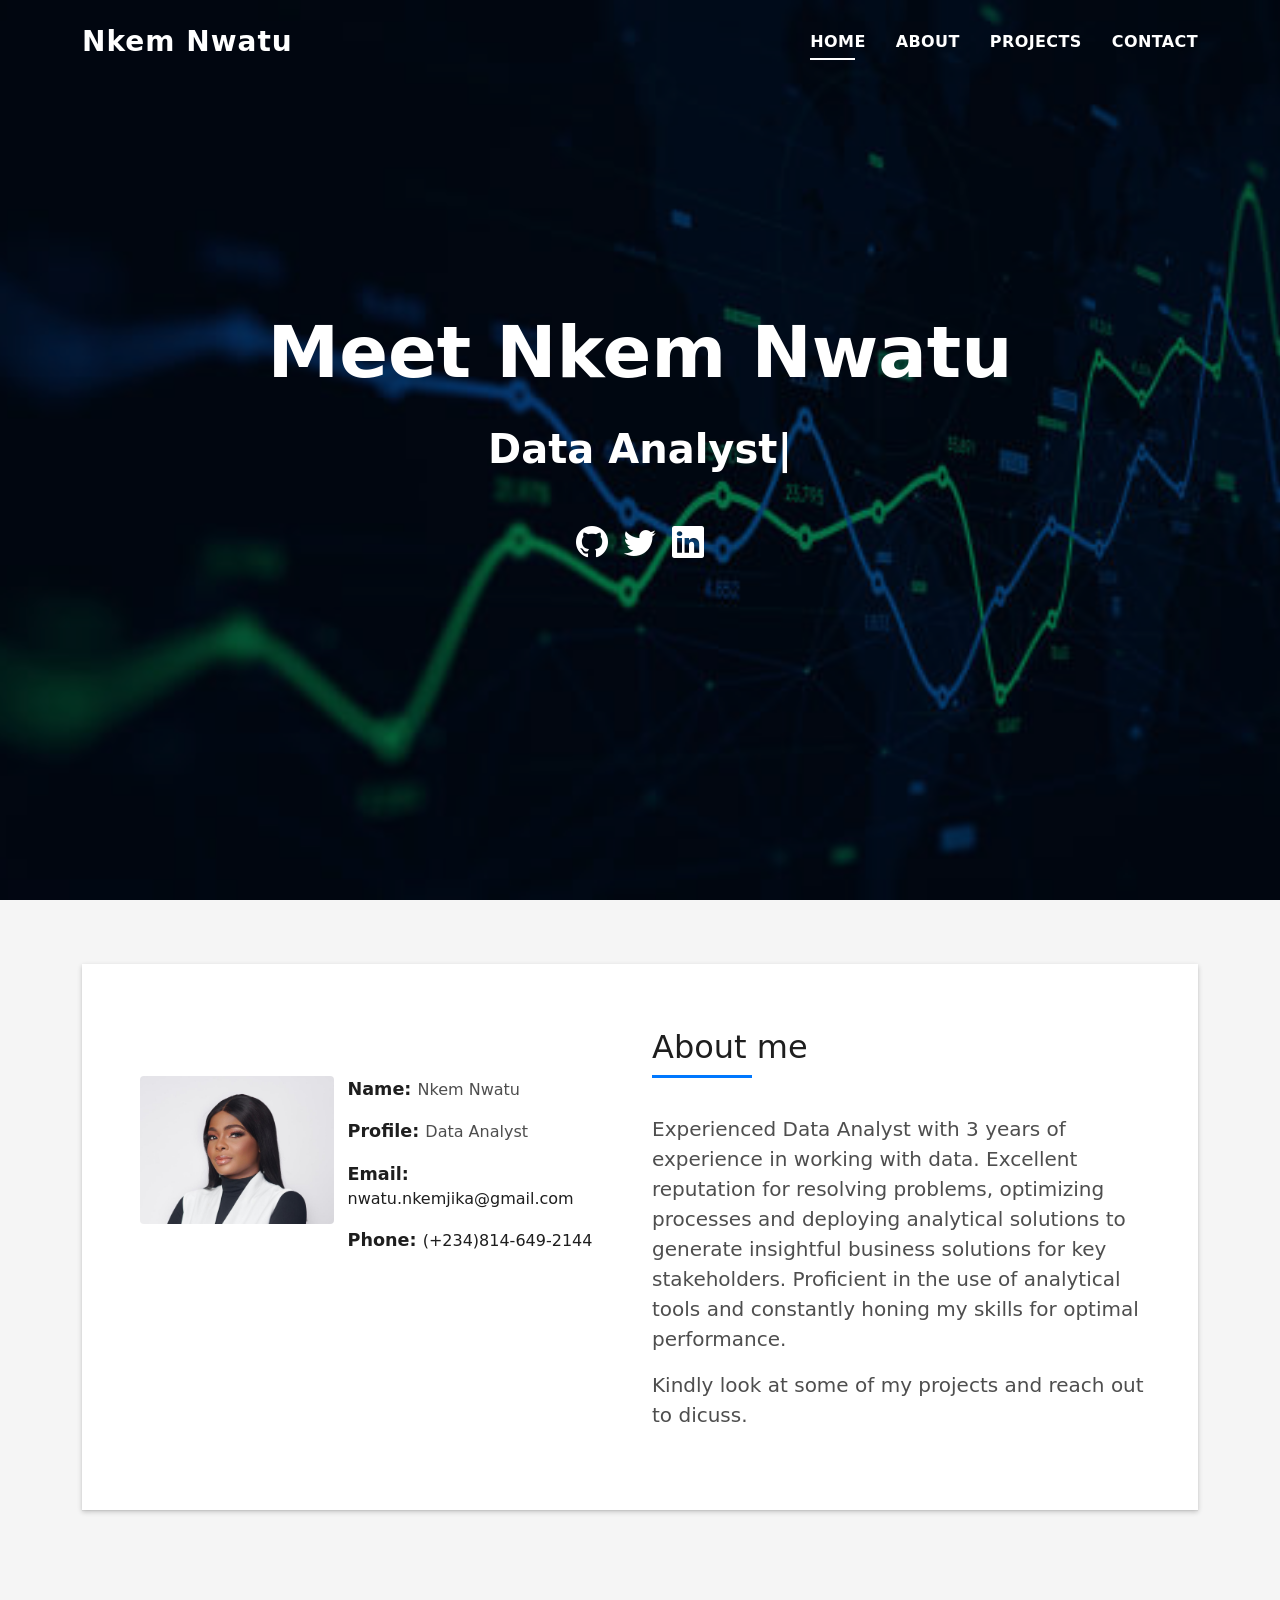
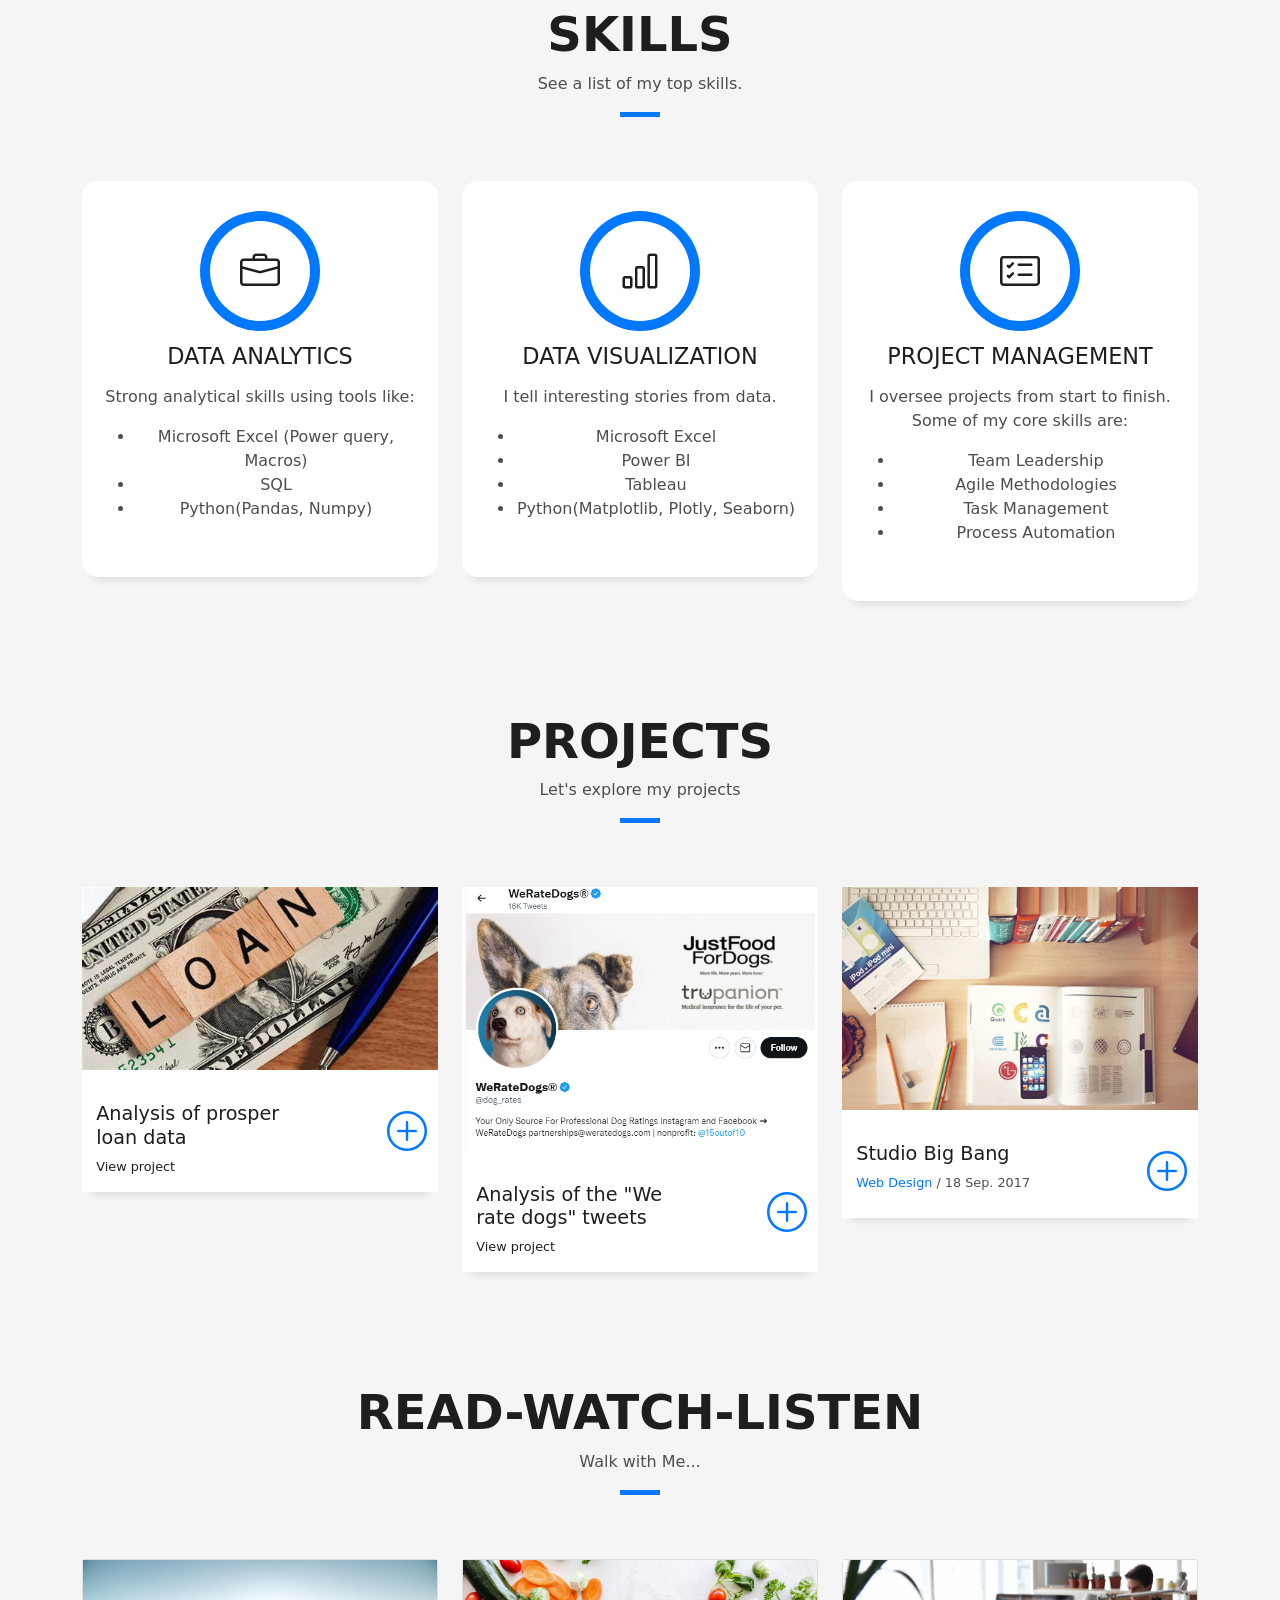
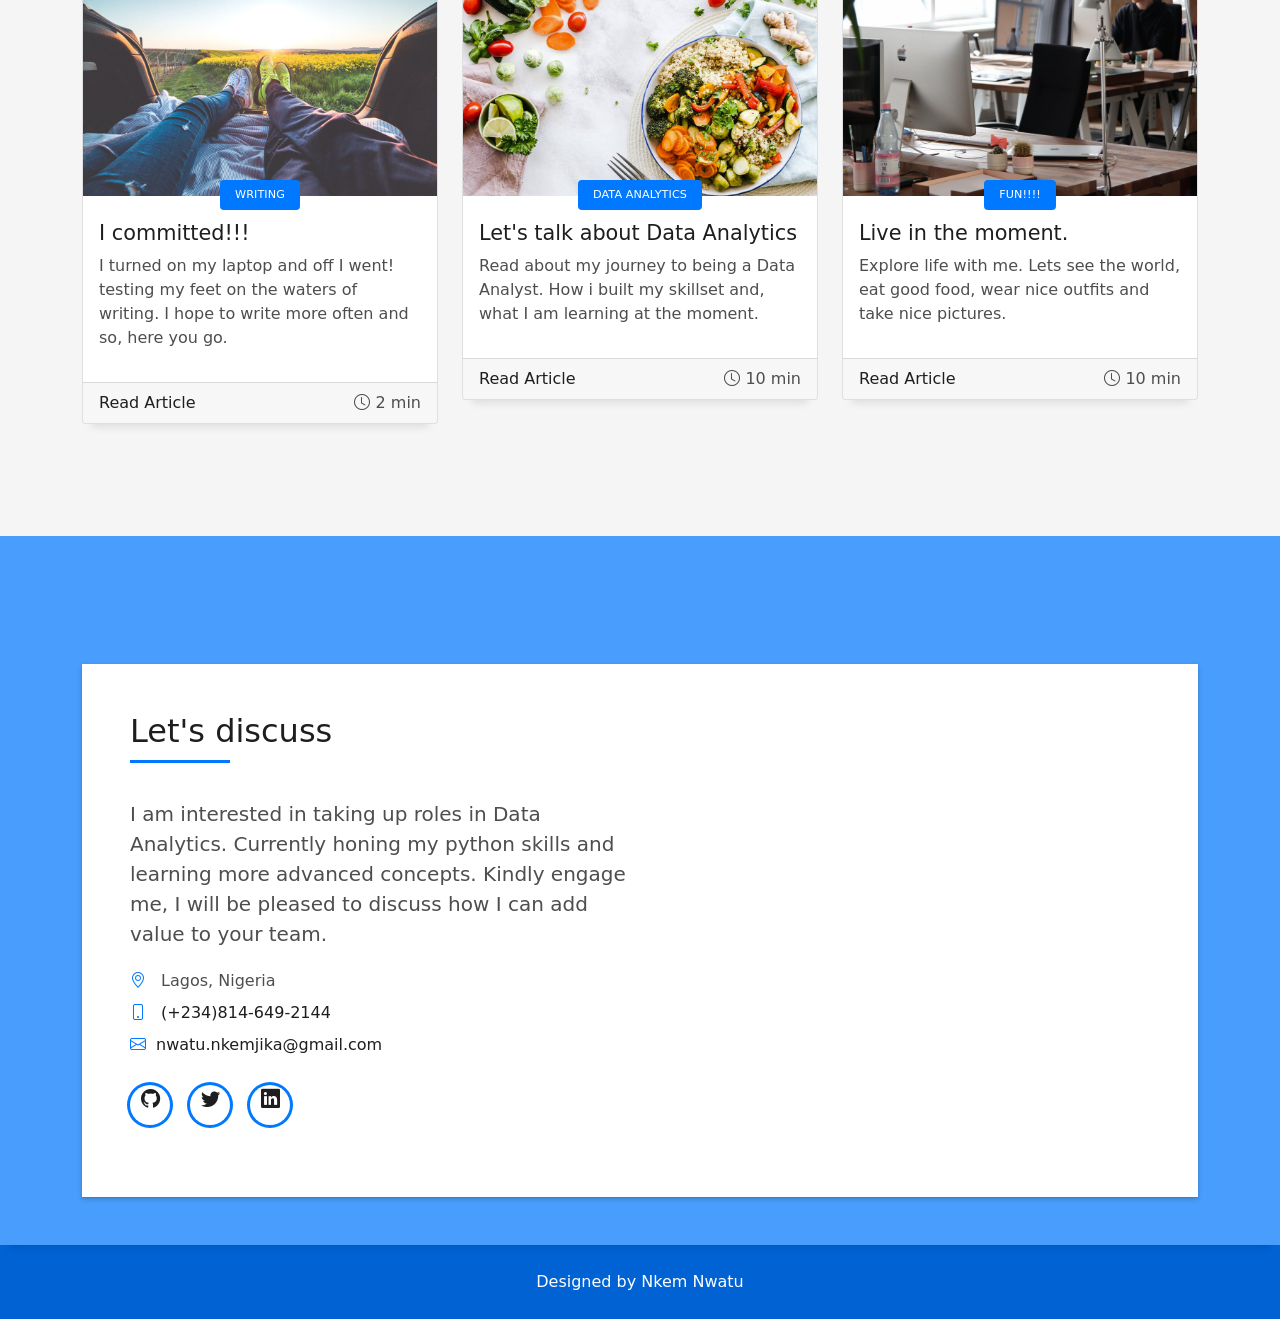
==== commit 3b87ad75: "Project update" ====
--- a/index.html
+++ b/index.html
@@ -48,7 +48,7 @@
           <li><a class="nav-link scrollto" href="#about">About</a></li>
           <!-- <li><a class="nav-link scrollto" href="#services">Services</a></li>
           <li><a class="nav-link scrollto " href="#work">Work</a></li> -->
-          <li><a class="nav-link scrollto " target ="_blank" href=" ">Blog</a></li>
+          <li><a class="nav-link scrollto " target ="_blank" href="#work">Projects</a></li>
           <!-- <li class="dropdown"><a href="#"><span>Drop Down</span> <i class="bi bi-chevron-down"></i></a>
             <ul>
               <li><a href="#">Drop Down 1</a></li>
@@ -245,136 +245,67 @@
           <div class="col-sm-12">
             <div class="title-box text-center">
               <h3 class="title-a">
-                Portfolio
+                Projects
               </h3>
               <p class="subtitle-a">
-                Lorem ipsum, dolor sit amet consectetur adipisicing elit.
+                Let's explore my projects
               </p>
               <div class="line-mf"></div>
             </div>
           </div>
         </div>
         <div class="row">
+<!-- ======= 1st project starts ======= -->
           <div class="col-md-4">
             <div class="work-box">
-              <a href="assets/img/work-1.jpg" data-gallery="portfolioGallery" class="portfolio-lightbox">
+              <a href="assets/img/Prosper Loan Analytics.png" data-gallery="portfolioGallery" class="portfolio-lightbox">
                 <div class="work-img">
-                  <img src="assets/img/work-1.jpg" alt="" class="img-fluid">
+                  <img src="assets/img/loan.jpg" alt="" class="img-fluid">
                 </div>
               </a>
               <div class="work-content">
                 <div class="row">
                   <div class="col-sm-8">
-                    <h2 class="w-title">Lorem impsum dolor</h2>
+                    <h2 class="w-title"><a target="_blank" href="https://github.com/Nkem-Nwatu/Prosper-loan-Data-Analysis-Visualization">Analysis of prosper loan data</a></h2>
                     <div class="w-more">
-                      <span class="w-ctegory">Web Design</span> / <span class="w-date">18 Sep. 2018</span>
+                      <span class="w-ctegory"><a target="_blank" href="https://github.com/Nkem-Nwatu/Prosper-loan-Data-Analysis-Visualization"> View project</a></span>
                     </div>
                   </div>
                   <div class="col-sm-4">
                     <div class="w-like">
-                      <a href="portfolio-details.html"> <span class="bi bi-plus-circle"></span></a>
-                    </div>
-                  </div>
-                </div>
-              </div>
-            </div>
-          </div>
+                      <a target="_blank" href="https://github.com/Nkem-Nwatu/Prosper-loan-Data-Analysis-Visualization"> <span class="bi bi-plus-circle"></span></a>
+                    </div>
+                  </div>
+                </div>
+              </div>
+            </div>
+          </div>
+<!-- ======= 1st Project ends ======= -->
           <div class="col-md-4">
             <div class="work-box">
-              <a href="assets/img/work-2.jpg" data-gallery="portfolioGallery" class="portfolio-lightbox">
+              <a href="assets/img/WEratedogsanalytics.png" data-gallery="portfolioGallery" class="portfolio-lightbox">
                 <div class="work-img">
-                  <img src="assets/img/work-2.jpg" alt="" class="img-fluid">
+                  <img src="assets/img/ratedogs.png" alt="" class="img-fluid">
                 </div>
               </a>
               <div class="work-content">
                 <div class="row">
                   <div class="col-sm-8">
-                    <h2 class="w-title">Loreda Cuno Nere</h2>
+                    <h2 class="w-title"><a target="_blank" href="https://github.com/Nkem-Nwatu/We-rate-dogs">Analysis of the "We rate dogs" tweets</a></h2>
                     <div class="w-more">
-                      <span class="w-ctegory">Web Design</span> / <span class="w-date">18 Sep. 2018</span>
+                      <span class="w-ctegory"><a target="_blank" href="https://github.com/Nkem-Nwatu/We-rate-dogs">View project</a></span>
                     </div>
                   </div>
                   <div class="col-sm-4">
                     <div class="w-like">
-                      <a href="portfolio-details.html"> <span class="bi bi-plus-circle"></span></a>
-                    </div>
-                  </div>
-                </div>
-              </div>
-            </div>
-          </div>
-          <div class="col-md-4">
-            <div class="work-box">
-              <a href="assets/img/work-3.jpg" data-gallery="portfolioGallery" class="portfolio-lightbox">
-                <div class="work-img">
-                  <img src="assets/img/work-3.jpg" alt="" class="img-fluid">
-                </div>
-              </a>
-              <div class="work-content">
-                <div class="row">
-                  <div class="col-sm-8">
-                    <h2 class="w-title">Mavrito Lana Dere</h2>
-                    <div class="w-more">
-                      <span class="w-ctegory">Web Design</span> / <span class="w-date">18 Sep. 2018</span>
-                    </div>
-                  </div>
-                  <div class="col-sm-4">
-                    <div class="w-like">
-                      <a href="portfolio-details.html"> <span class="bi bi-plus-circle"></span></a>
-                    </div>
-                  </div>
-                </div>
-              </div>
-            </div>
-          </div>
-          <div class="col-md-4">
-            <div class="work-box">
-              <a href="assets/img/work-4.jpg" data-gallery="portfolioGallery" class="portfolio-lightbox">
-                <div class="work-img">
-                  <img src="assets/img/work-4.jpg" alt="" class="img-fluid">
-                </div>
-              </a>
-              <div class="work-content">
-                <div class="row">
-                  <div class="col-sm-8">
-                    <h2 class="w-title">Bindo Laro Cado</h2>
-                    <div class="w-more">
-                      <span class="w-ctegory">Web Design</span> / <span class="w-date">18 Sep. 2018</span>
-                    </div>
-                  </div>
-                  <div class="col-sm-4">
-                    <div class="w-like">
-                      <a href="portfolio-details.html"> <span class="bi bi-plus-circle"></span></a>
-                    </div>
-                  </div>
-                </div>
-              </div>
-            </div>
-          </div>
-          <div class="col-md-4">
-            <div class="work-box">
-              <a href="assets/img/work-5.jpg" data-gallery="portfolioGallery" class="portfolio-lightbox">
-                <div class="work-img">
-                  <img src="assets/img/work-5.jpg" alt="" class="img-fluid">
-                </div>
-              </a>
-              <div class="work-content">
-                <div class="row">
-                  <div class="col-sm-8">
-                    <h2 class="w-title">Studio Lena Mado</h2>
-                    <div class="w-more">
-                      <span class="w-ctegory">Web Design</span> / <span class="w-date">18 Sep. 2018</span>
-                    </div>
-                  </div>
-                  <div class="col-sm-4">
-                    <div class="w-like">
-                      <a href="portfolio-details.html"> <span class="bi bi-plus-circle"></span></a>
-                    </div>
-                  </div>
-                </div>
-              </div>
-            </div>
-          </div>
+                      <a target="_blank" href="https://github.com/Nkem-Nwatu/We-rate-dogs"> <span class="bi bi-plus-circle"></span></a>
+                    </div>
+                  </div>
+                </div>
+              </div>
+            </div>
+          </div>
+<!-- ======= 2nd Portfolio ends ======= -->          
           <div class="col-md-4">
             <div class="work-box">
               <a href="assets/img/work-6.jpg" data-gallery="portfolioGallery" class="portfolio-lightbox">
@@ -536,51 +467,7 @@
             <div class="contact-mf">
               <div id="contact" class="box-shadow-full">
                 <div class="row">
-                  <div class="col-md-6">
-                     <div class="title-box-2">
-                      <h5 class="title-left">
-                        Drop a message
-                      </h5>
-                    </div> 
-                       <div>
-                      
-                      <!-- Sample HTML Form  -->
-                      
-
-                     <form action="forms/contact.php" method="post" role="form" class="php-email-form">
-                        <div class="row">
-                          <div class="col-md-12 mb-3">
-                            <div class="form-group">
-                              <input type="text" name="name" class="form-control" id="name" placeholder="Your Name" required>
-                            </div>
-                          </div>
-                          <div class="col-md-12 mb-3">
-                            <div class="form-group">
-                              <input type="email" class="form-control" name="email" id="email" placeholder="Your Email" required>
-                            </div>
-                          </div>
-                          <div class="col-md-12 mb-3">
-                            <div class="form-group">
-                              <input type="text" class="form-control" name="subject" id="subject" placeholder="Subject" required>
-                            </div>
-                          </div>
-                          <div class="col-md-12">
-                            <div class="form-group">
-                              <textarea class="form-control" name="message" rows="5" placeholder="Message" required></textarea>
-                            </div>
-                          </div>
-                          <div class="col-md-12 text-center my-3">
-                            <div class="loading">Loading</div>
-                            <div class="error-message"></div>
-                            <div class="sent-message">Your message has been sent. Thank you!</div>
-                          </div>
-                          <div class="col-md-12 text-center">
-                            <button type="submit" class="button button-a button-big button-rouded">Send Message</button>
-                          </div>
-                        </div>
-                      </form>  
-                    </div>  
-                  </div>
+
                   <div class="col-md-6">
                     <div class="title-box-2 pt-4 pt-md-0">
                       <h5 class="title-left">
@@ -589,7 +476,7 @@
                     </div>
                     <div class="more-info">
                       <p class="lead">
-                        I am interested in taking up roles in Data Analytics. Currently honing my python skills and learning More
+                        I am interested in taking up roles in Data Analytics. Currently honing my python skills and learning more
                         advanced concepts.
                         Kindly engage me, I will be pleased to discuss how I can add value to your team. 
                       </p>
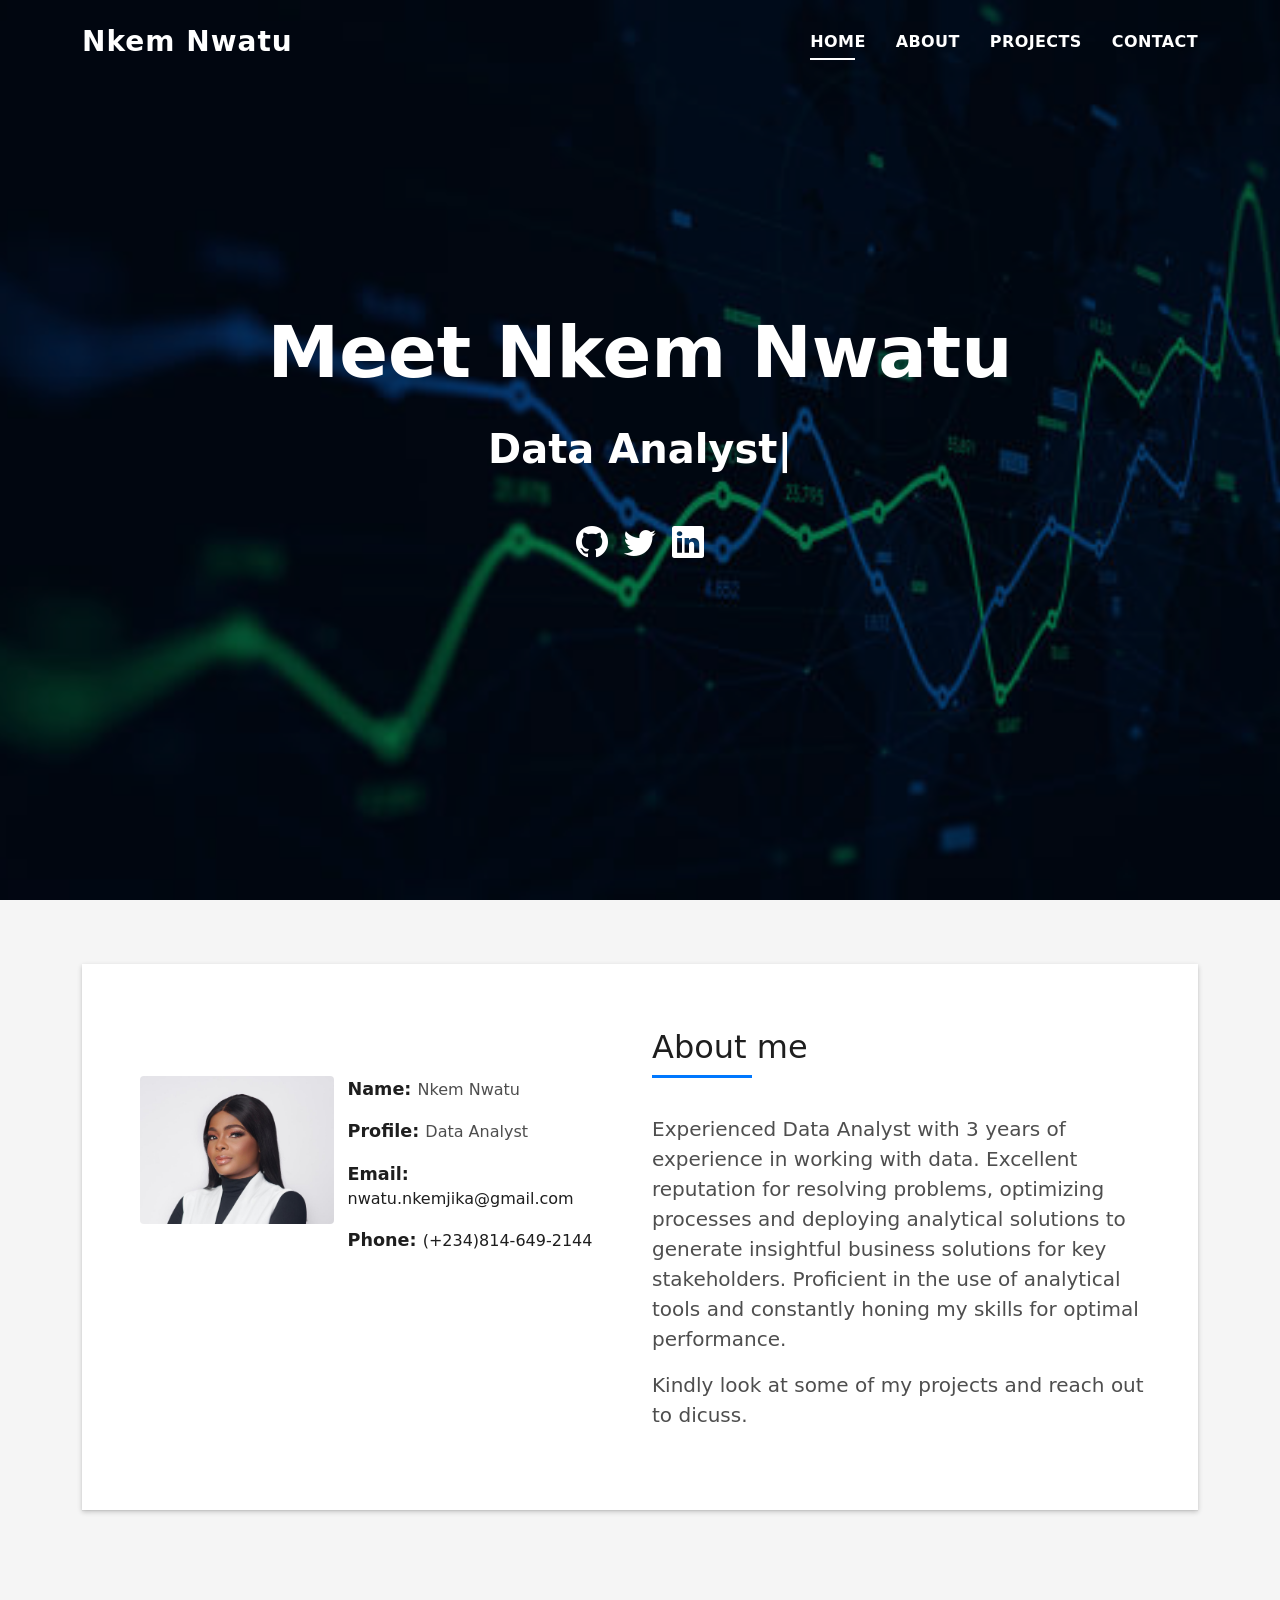
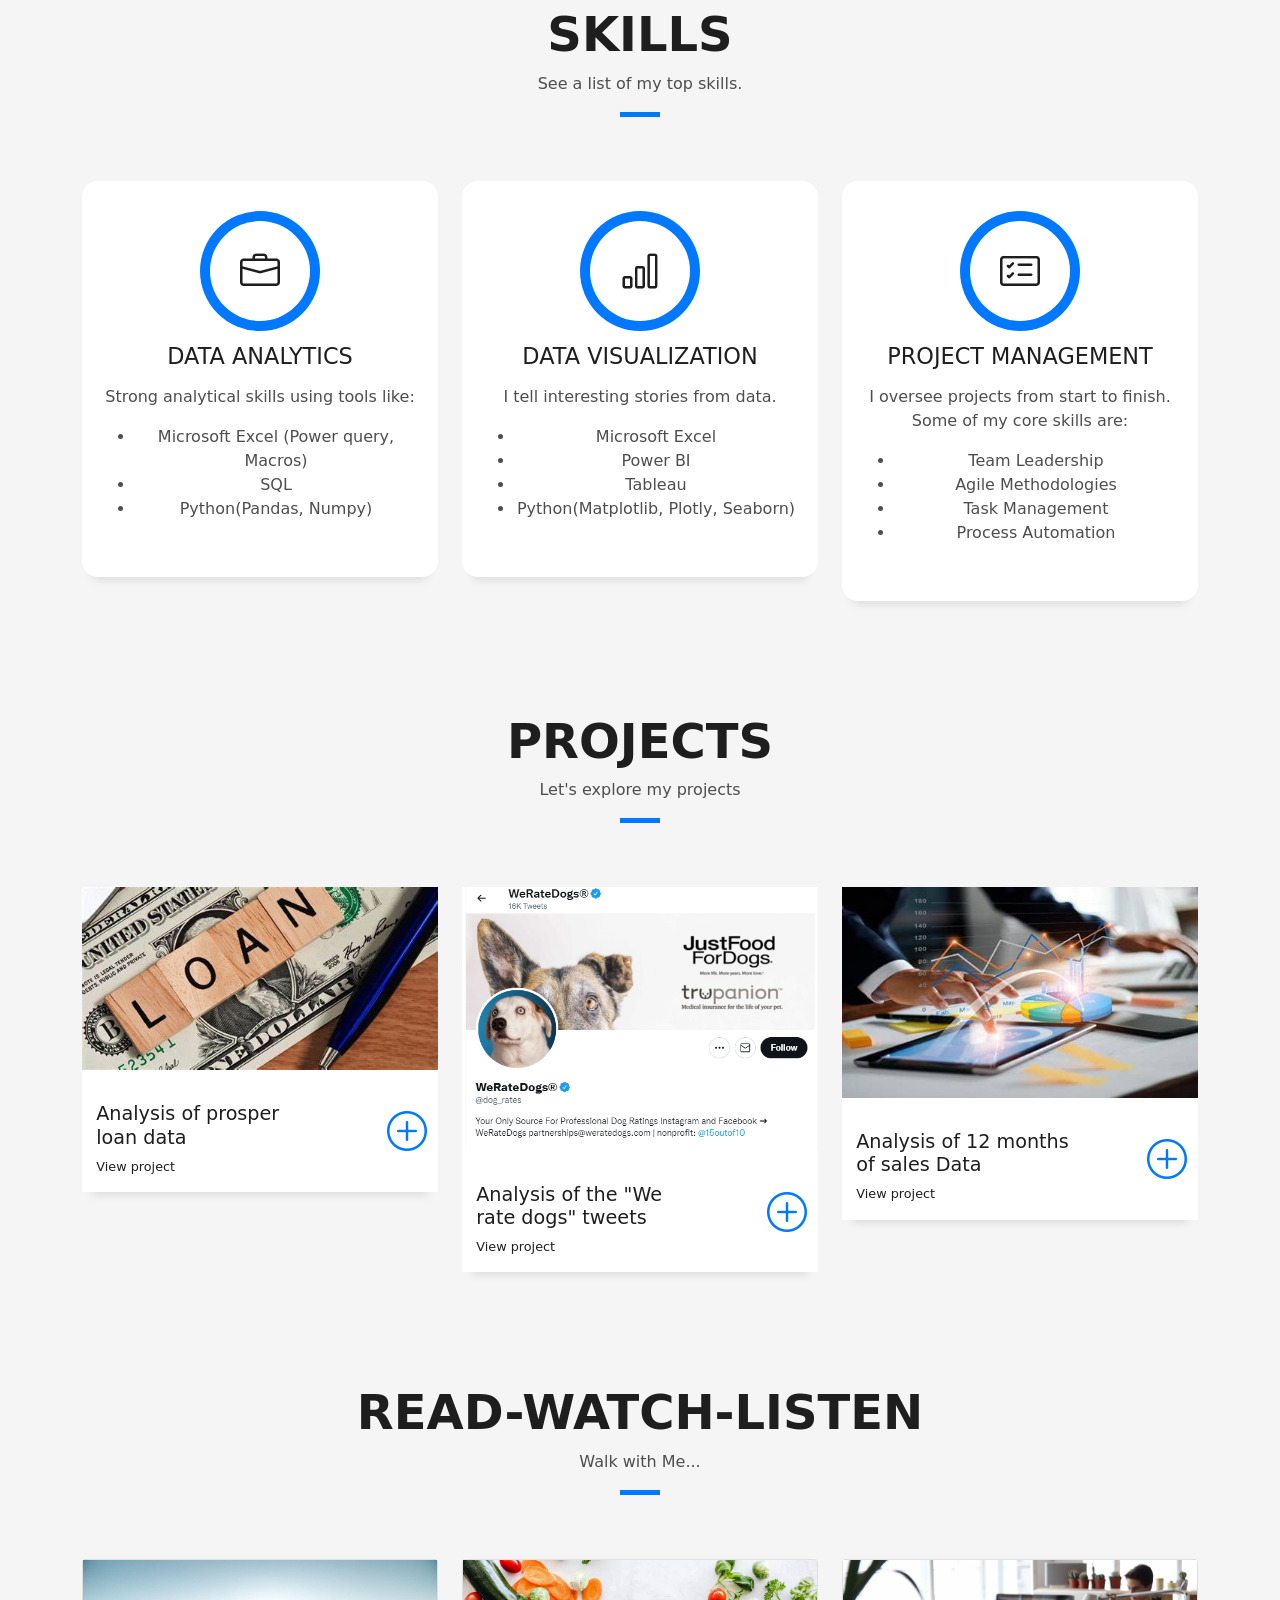
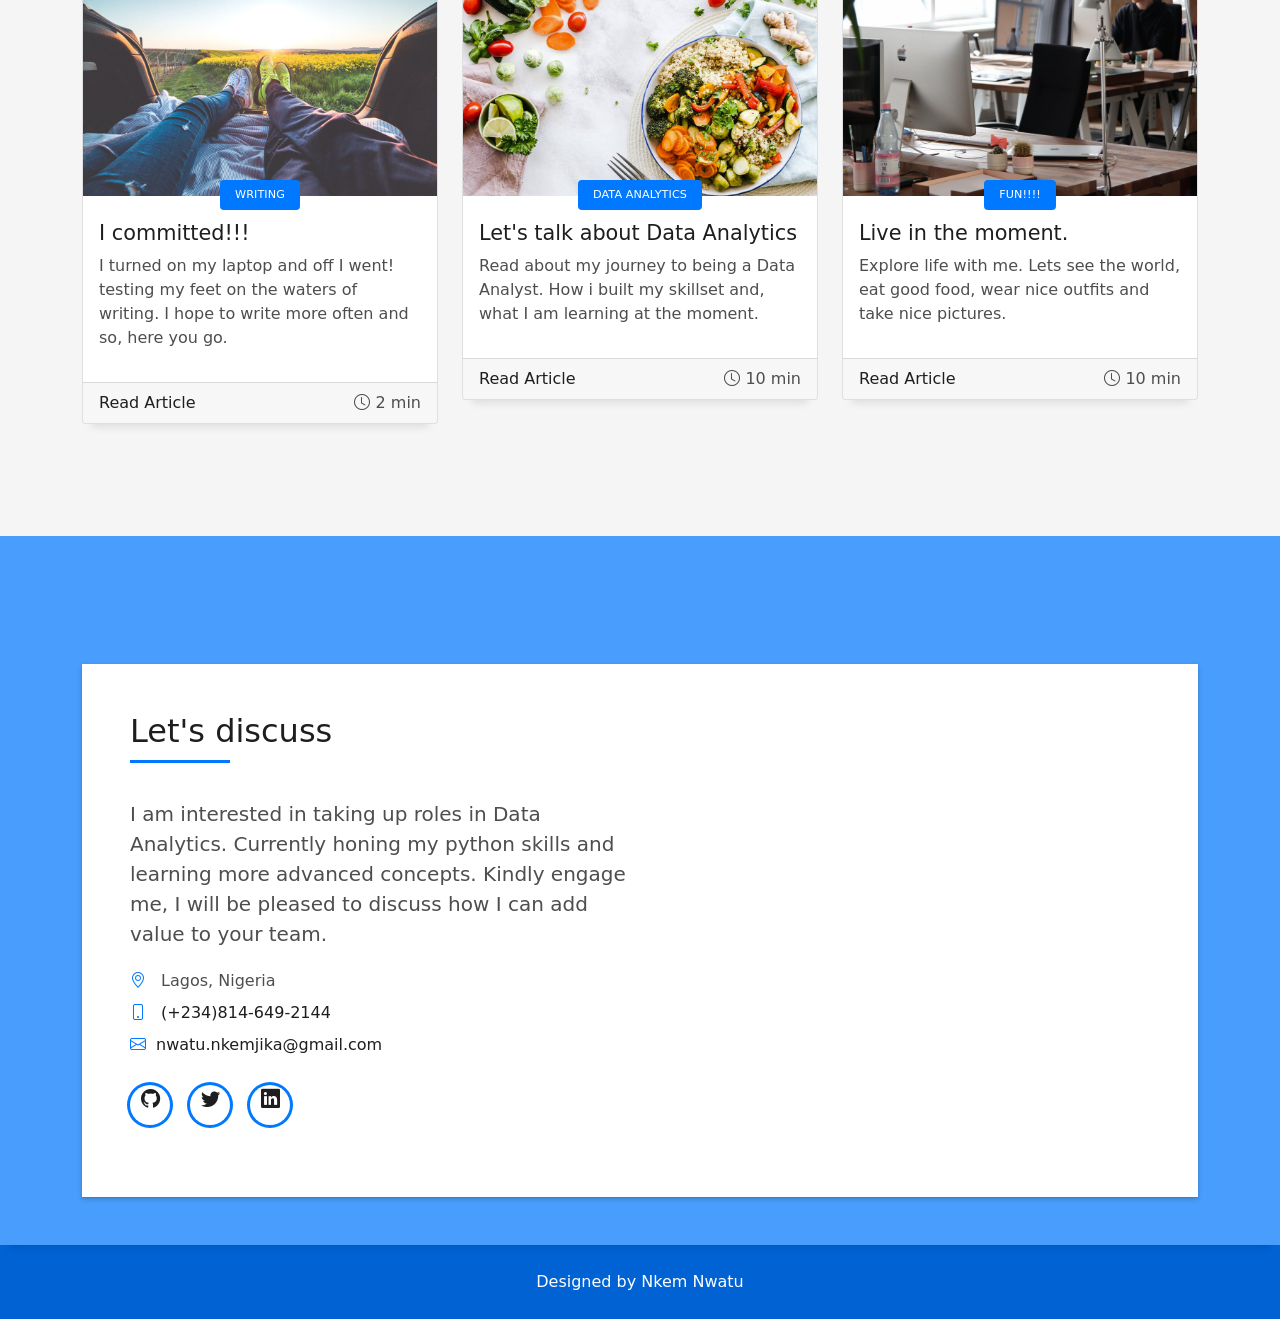
==== commit 21333f0d: "biz" ====
--- a/index.html
+++ b/index.html
@@ -308,22 +308,22 @@
 <!-- ======= 2nd Portfolio ends ======= -->          
           <div class="col-md-4">
             <div class="work-box">
-              <a href="assets/img/work-6.jpg" data-gallery="portfolioGallery" class="portfolio-lightbox">
+              <a href="assets/img/bizanalytics.png" data-gallery="portfolioGallery" class="portfolio-lightbox">
                 <div class="work-img">
-                  <img src="assets/img/work-6.jpg" alt="" class="img-fluid">
+                  <img src="assets/img/biz analytics.jpg" alt="" class="img-fluid">
                 </div>
               </a>
               <div class="work-content">
                 <div class="row">
                   <div class="col-sm-8">
-                    <h2 class="w-title">Studio Big Bang</h2>
+                    <h2 class="w-title">Analysis of 12 months of sales Data</h2>
                     <div class="w-more">
-                      <span class="w-ctegory">Web Design</span> / <span class="w-date">18 Sep. 2017</span>
+                      <span class="w-ctegory"><a target="_blank" href="https://github.com/Nkem-Nwatu/Business-Analytics">View project</a></span>
                     </div>
                   </div>
                   <div class="col-sm-4">
                     <div class="w-like">
-                      <a href="portfolio-details.html"> <span class="bi bi-plus-circle"></span></a>
+                      <a target="_blank" href="https://github.com/Nkem-Nwatu/Business-Analytics"> <span class="bi bi-plus-circle"></span></a>
                     </div>
                   </div>
                 </div>
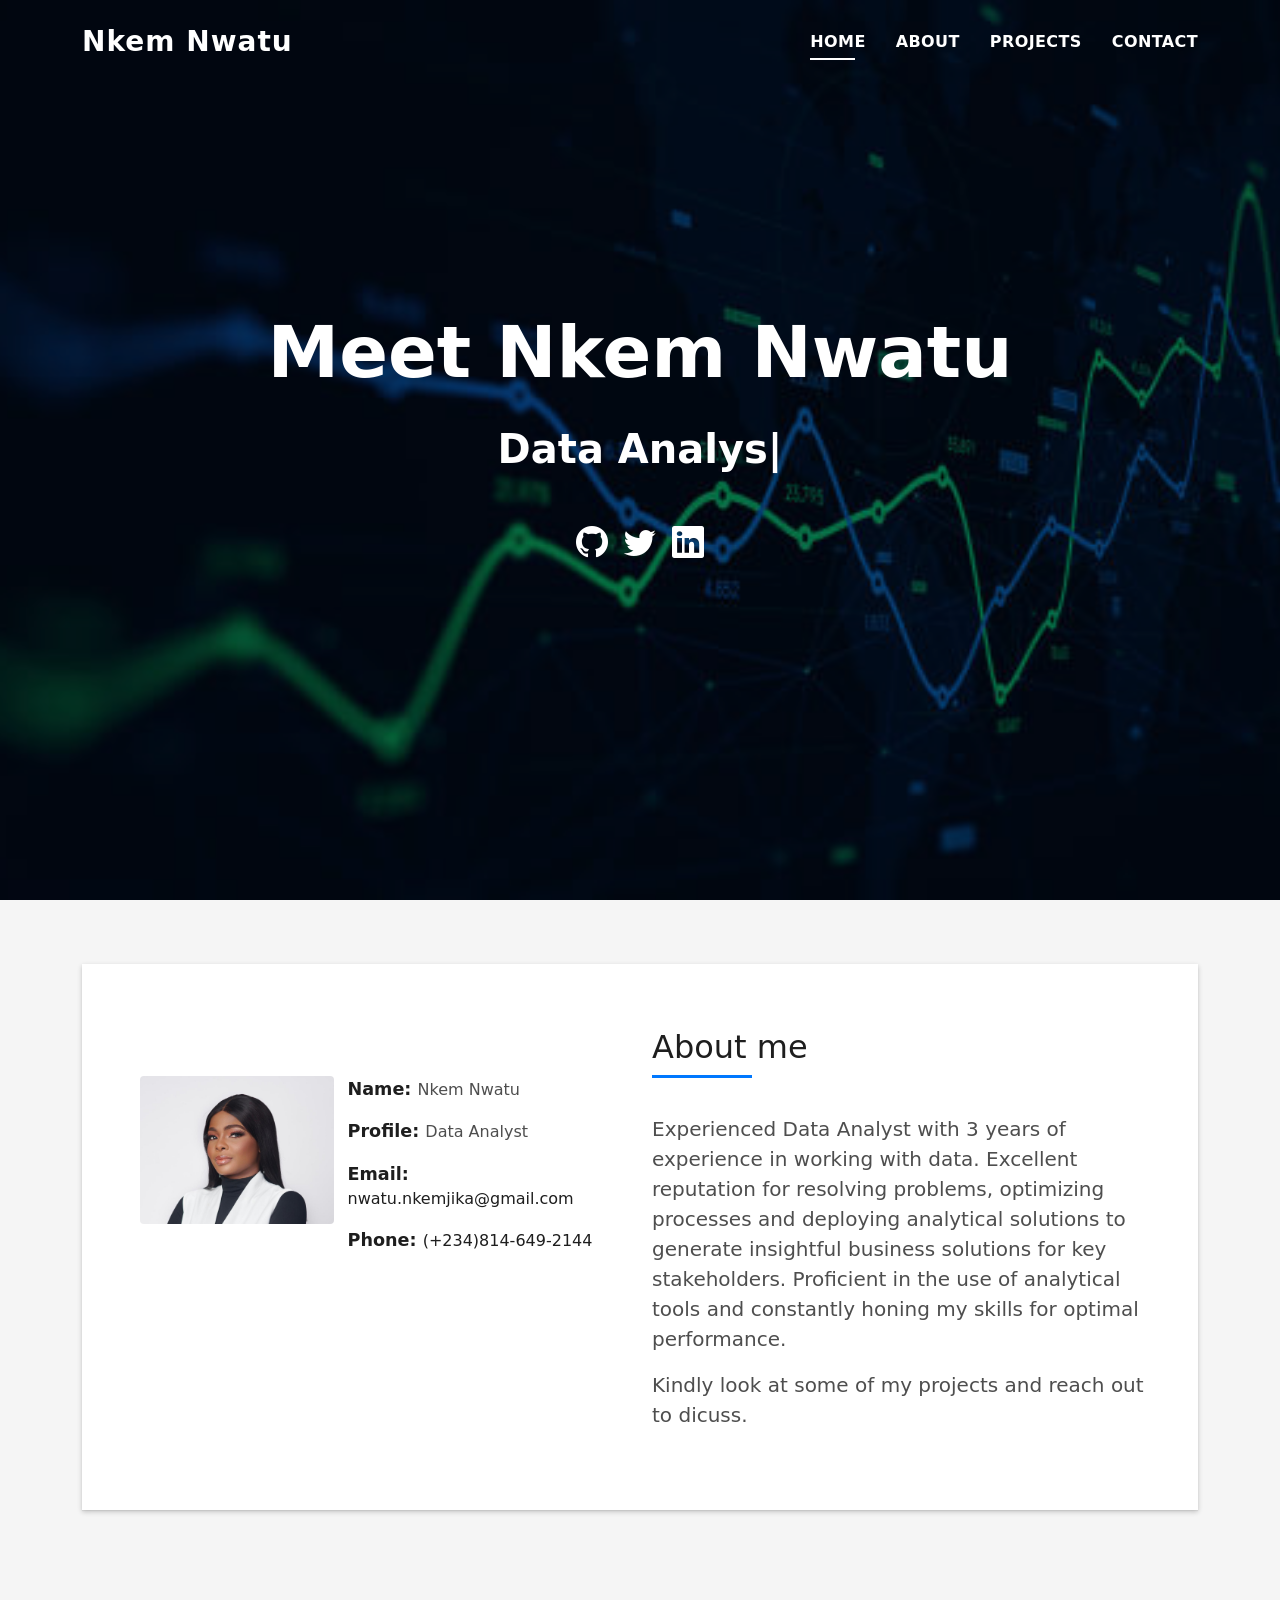
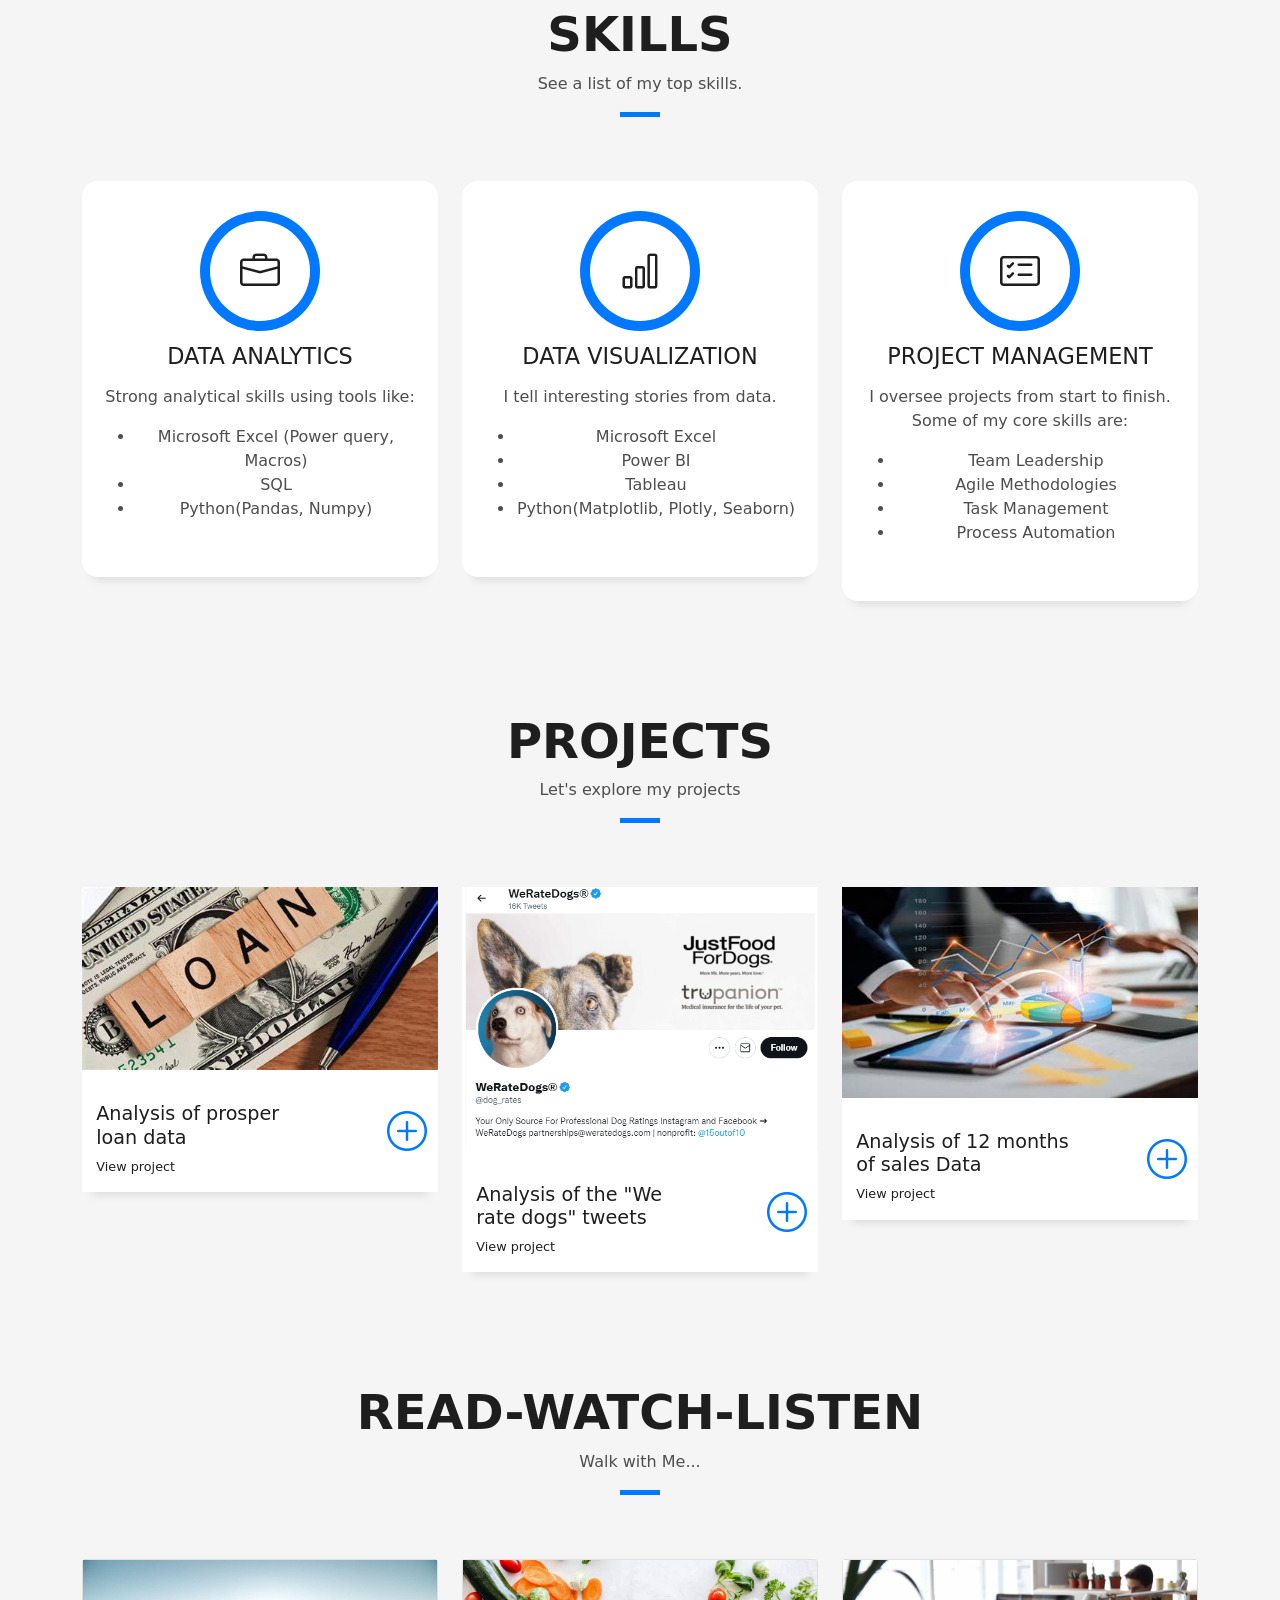
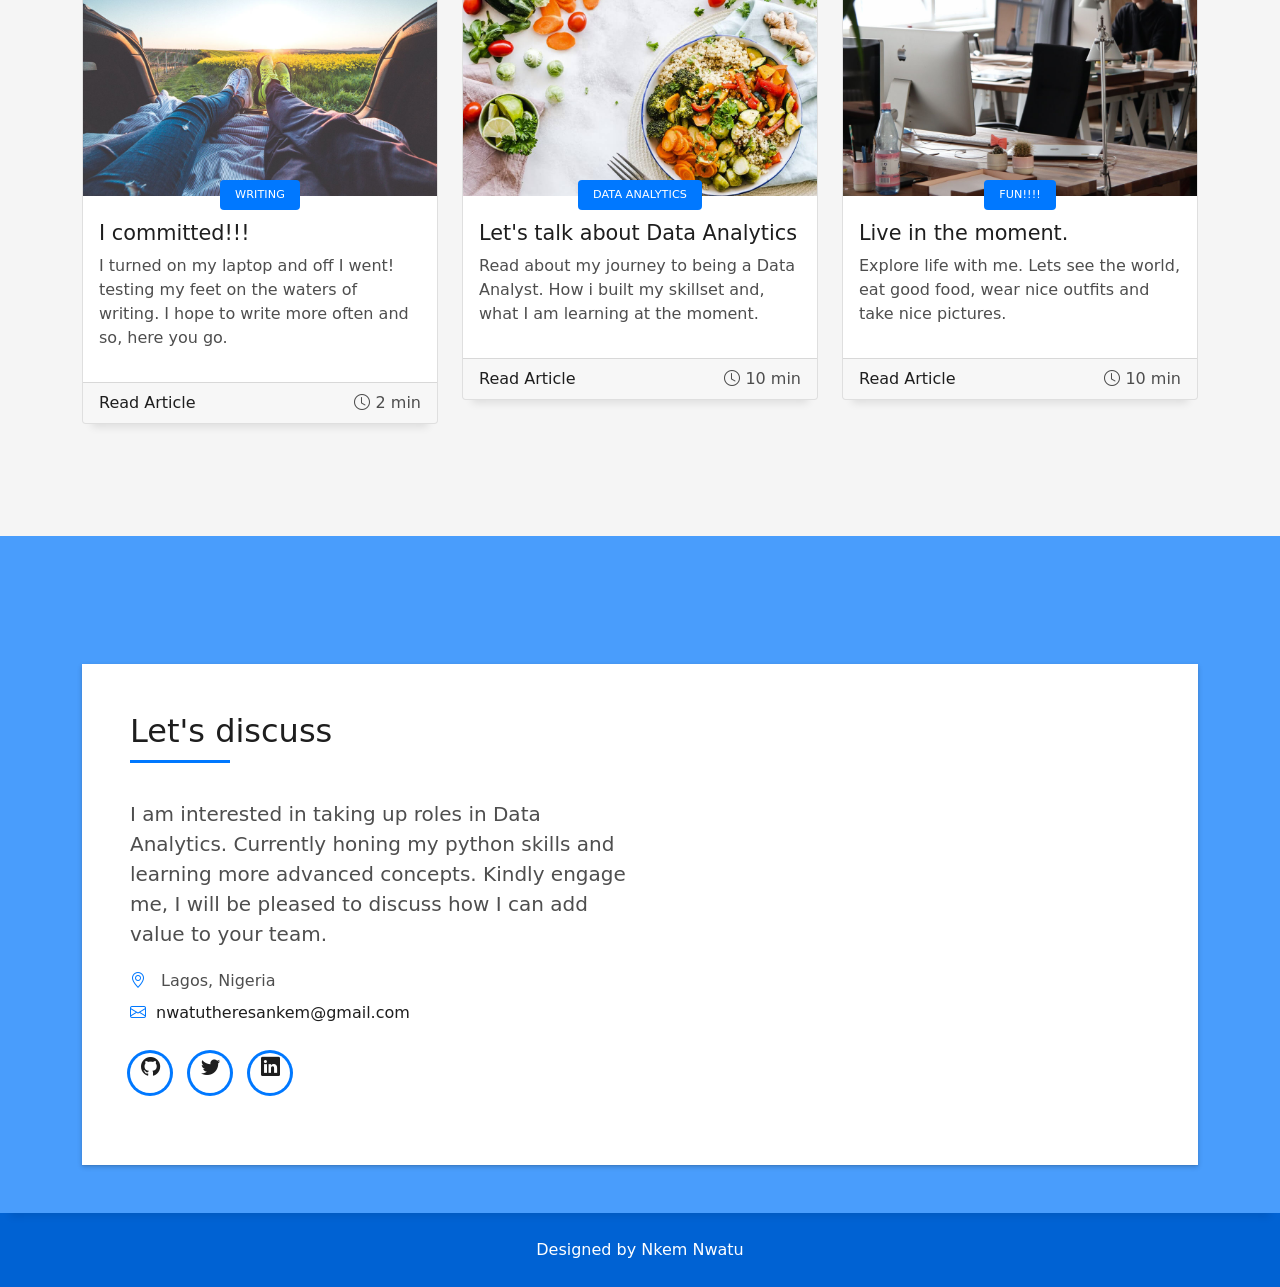
==== commit 46c8b6af: "Update contact email and remove phone number" ====
--- a/index.html
+++ b/index.html
@@ -482,8 +482,8 @@
                       </p>
                       <ul class="list-ico">
                         <li><span class="bi bi-geo-alt"></span> Lagos, Nigeria</li>
-                        <li><span class="bi bi-phone"></span> <a href="tel: +2348146492144">(+234)814-649-2144</a></li>
-                        <li><span class="bi bi-envelope"></span><a href="mailto: nwatu.nkemjika@gmail.com">nwatu.nkemjika@gmail.com</a></li>
+                      <!--  <li><span class="bi bi-phone"></span> <a href="tel: +2348146492144">(+234)814-649-2144</a></li> -->
+                        <li><span class="bi bi-envelope"></span><a href="mailto: nwatutheresankem@gmail.com">nwatutheresankem@gmail.com</a></li>
                       </ul>
                     </div>
                     <div class="socials">
@@ -543,4 +543,4 @@
 
 </body>
 
-</html>+</html>
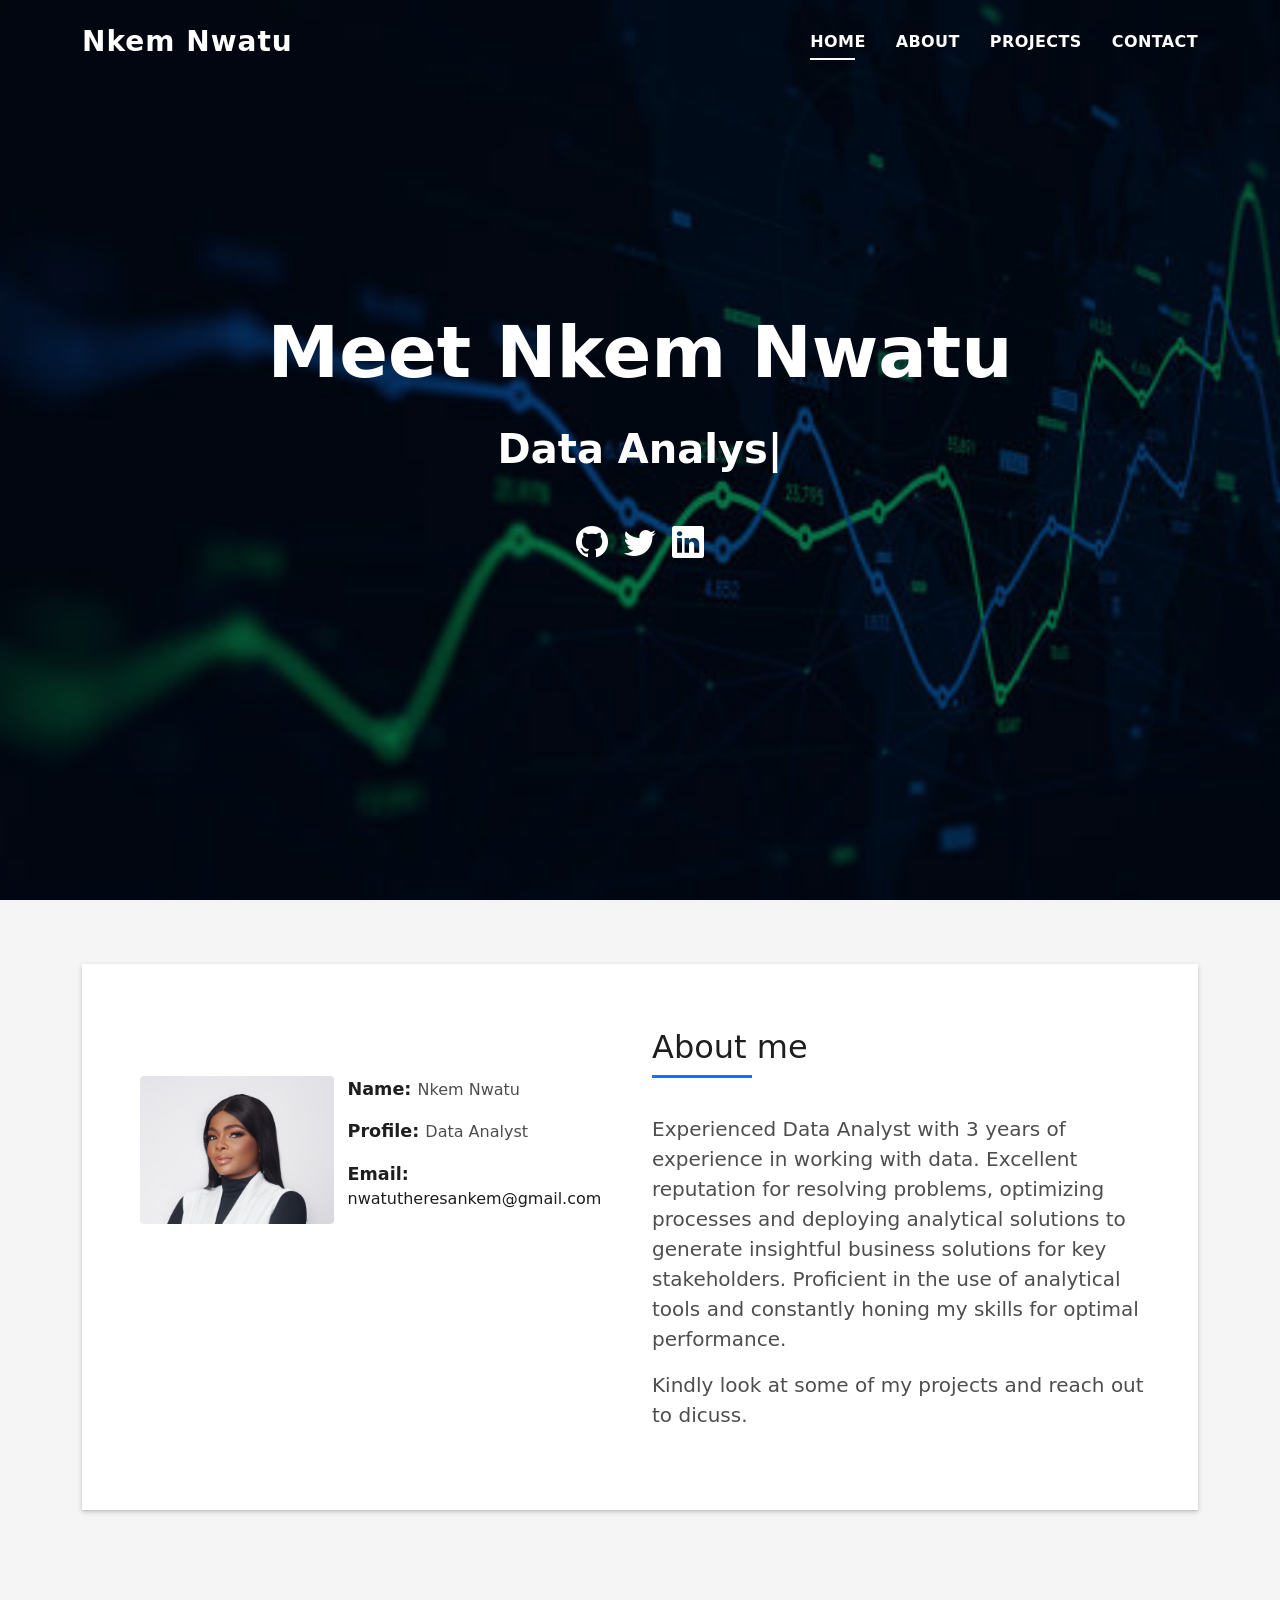
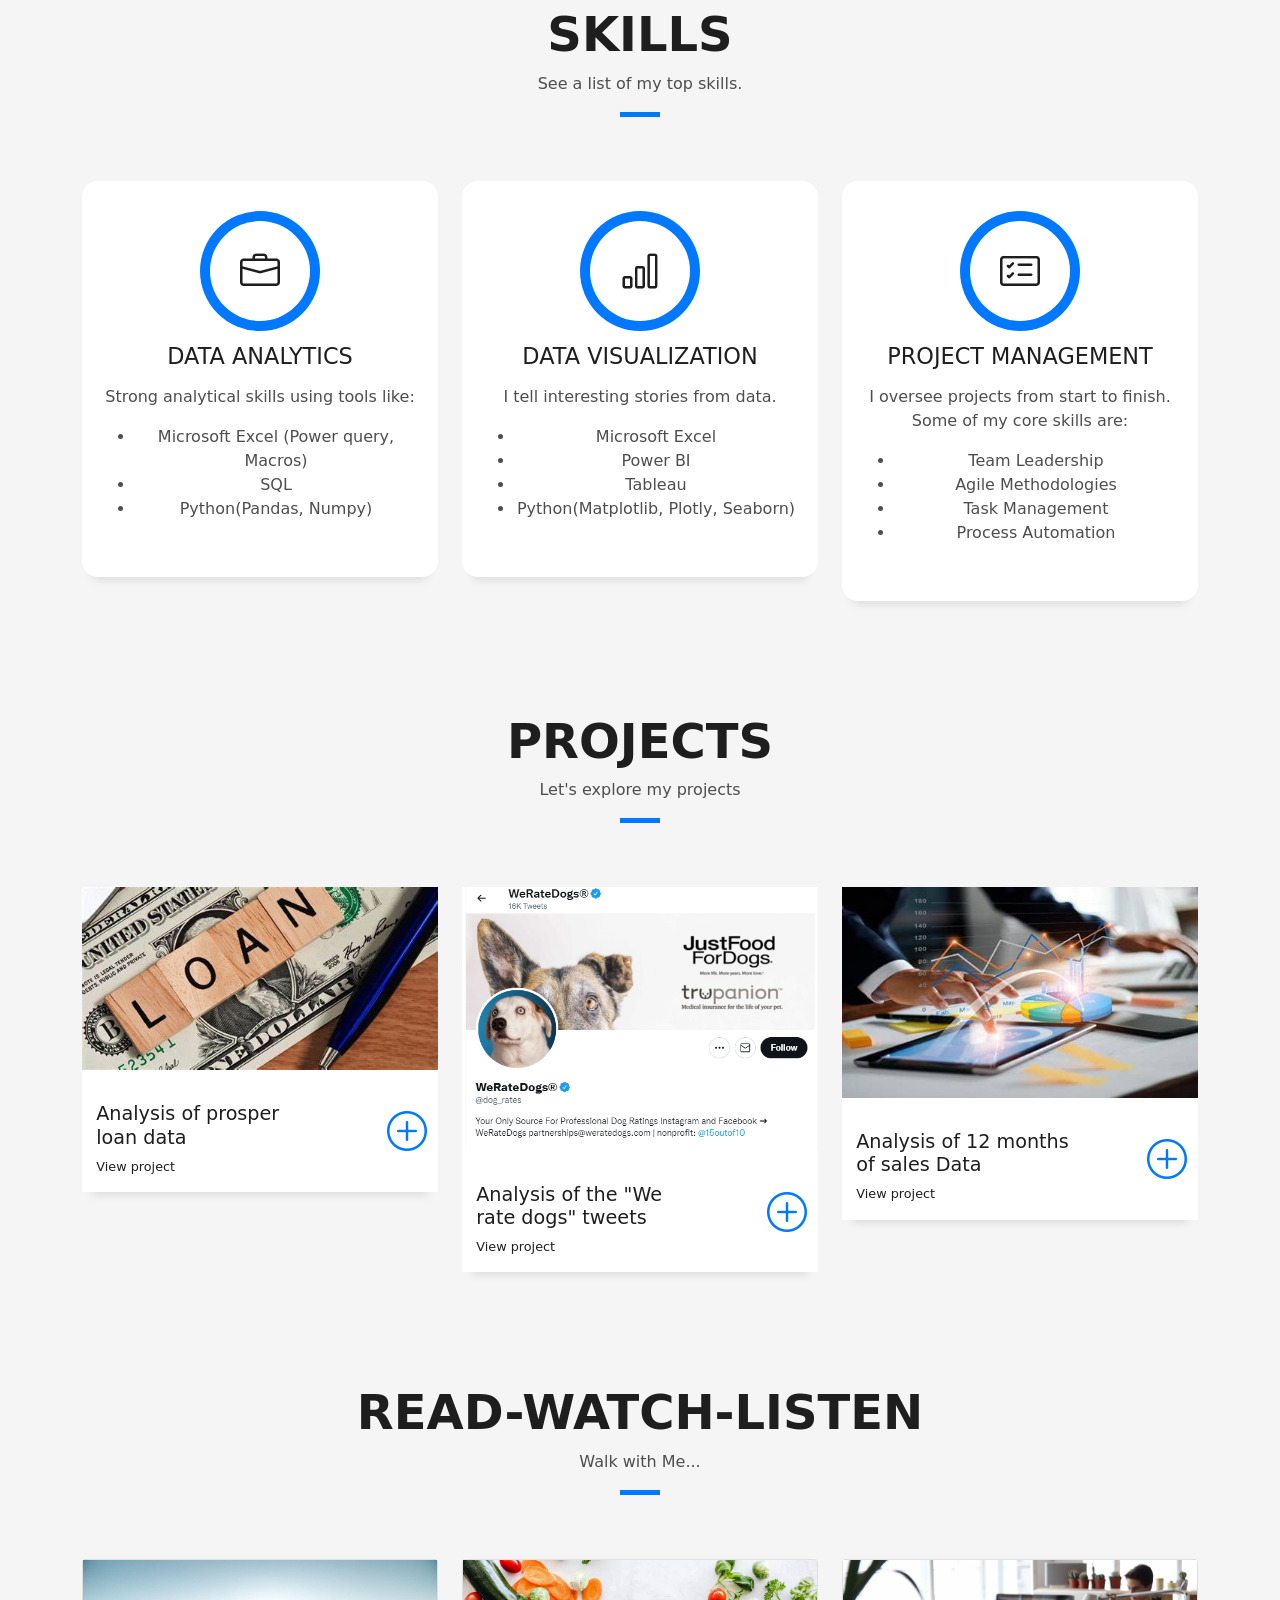
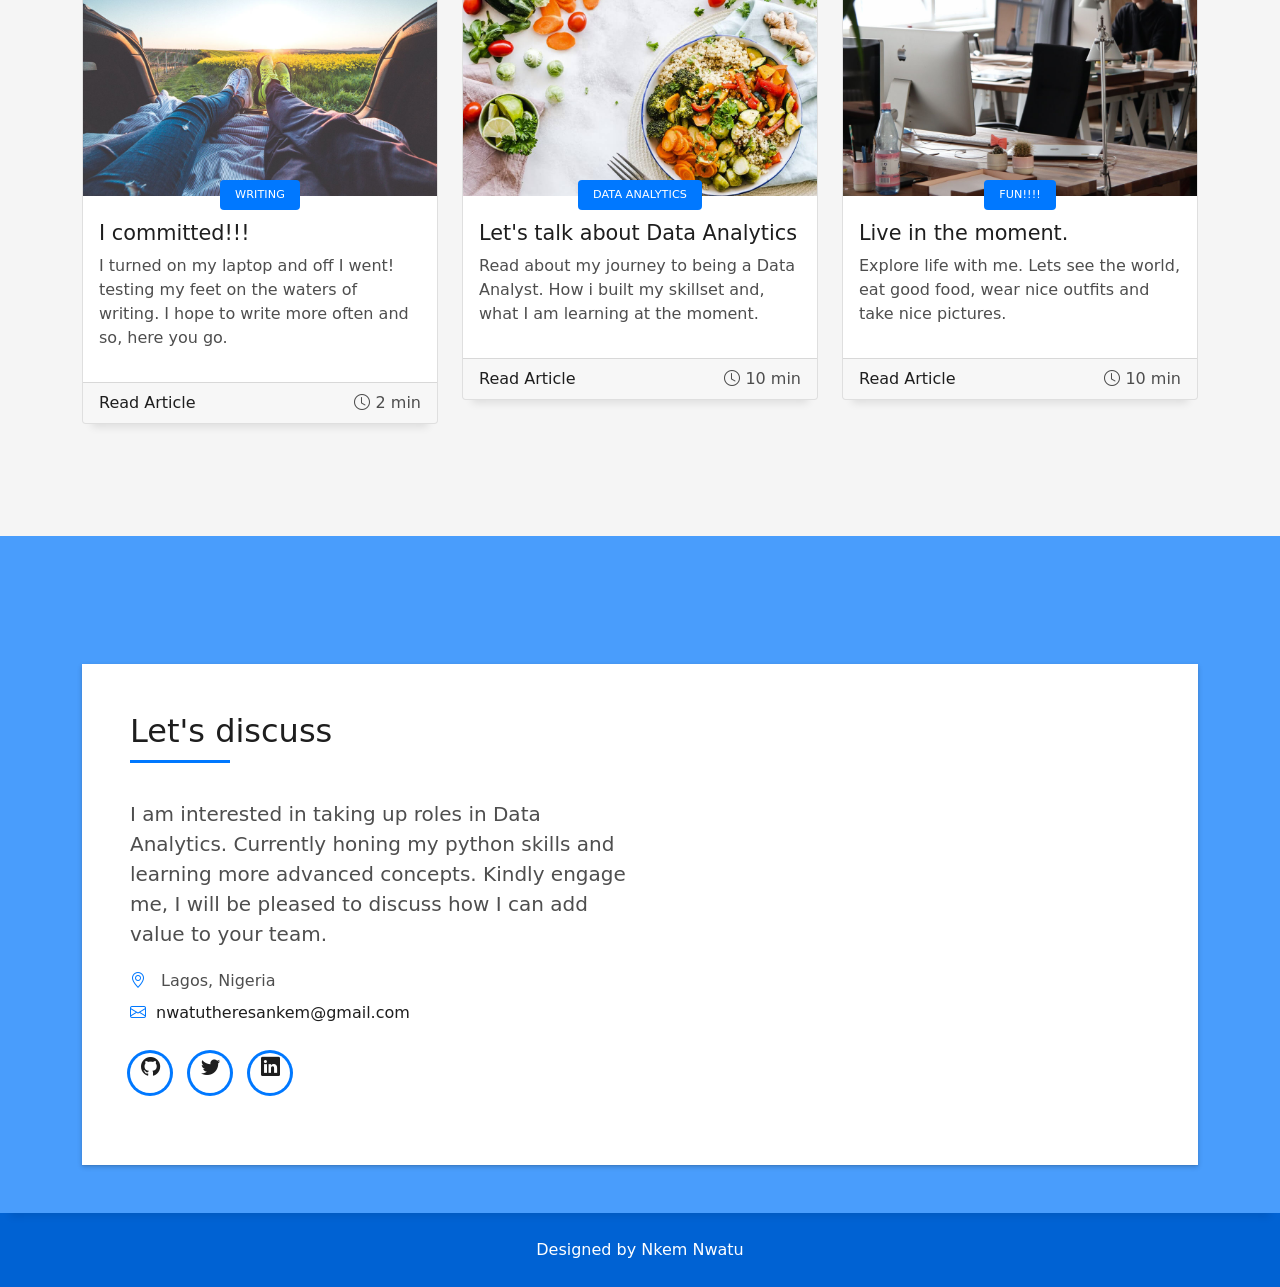
==== commit a56c64a2: "Change email address and remove phone number Updated email address and removed phone number display." ====
--- a/index.html
+++ b/index.html
@@ -120,8 +120,8 @@
                       <div class="about-info">
                         <p><span class="title-s">Name: </span> <span>Nkem Nwatu</span></p>
                         <p><span class="title-s">Profile: </span> <span>Data Analyst</span></p>
-                        <p><span class="title-s">Email: </span> <span><a href="mailto: nwatu.nkemjika@gmail.com">nwatu.nkemjika@gmail.com</a></span></p>
-                        <p><span class="title-s">Phone: </span> <span><a href="tel: +2348146492144">(+234)814-649-2144</a></span></p>
+                        <p><span class="title-s">Email: </span> <span><a href="mailto: nwatutheresankem@gmail.com">nwatutheresankem@gmail.com</a></span></p>
+                      <!--  <p><span class="title-s">Phone: </span> <span><a href="tel: +2348146492144">(+234)814-649-2144</a></span></p> -->
                       </div>
                     </div>
                   </div>
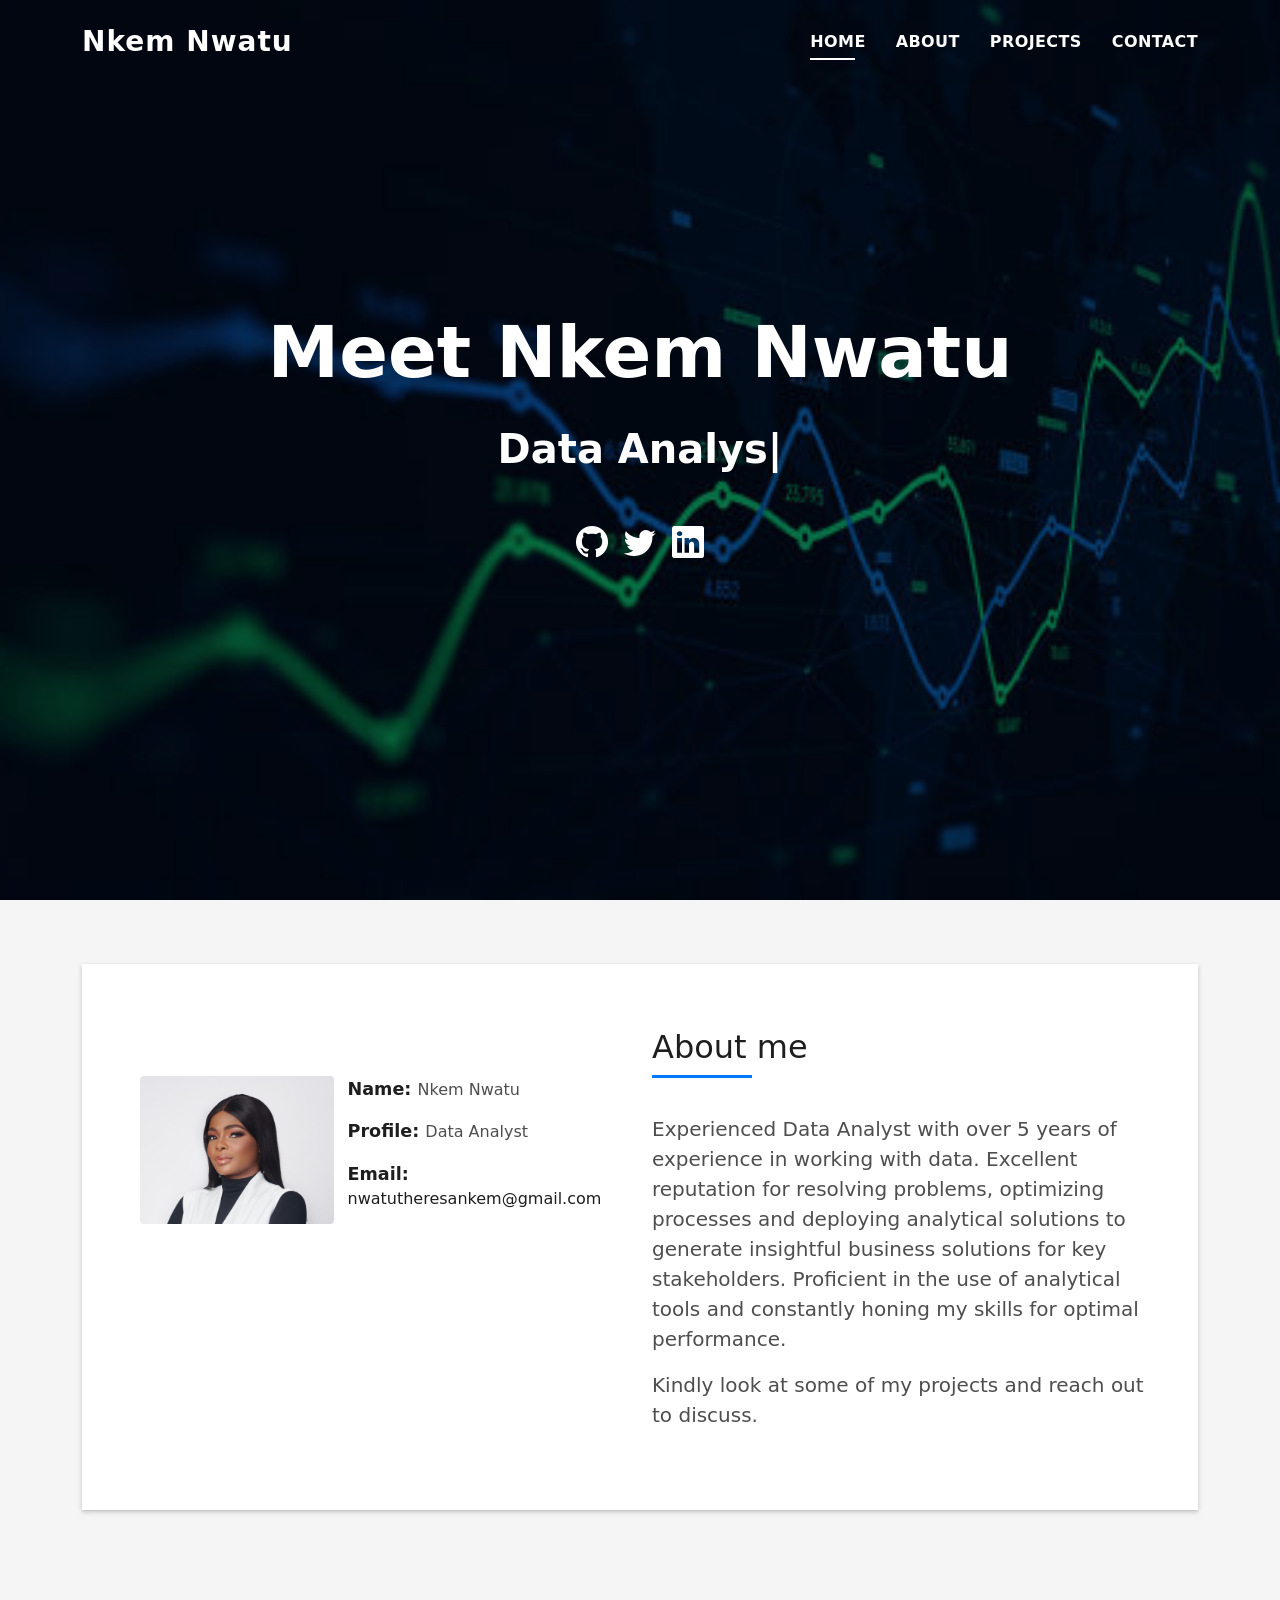
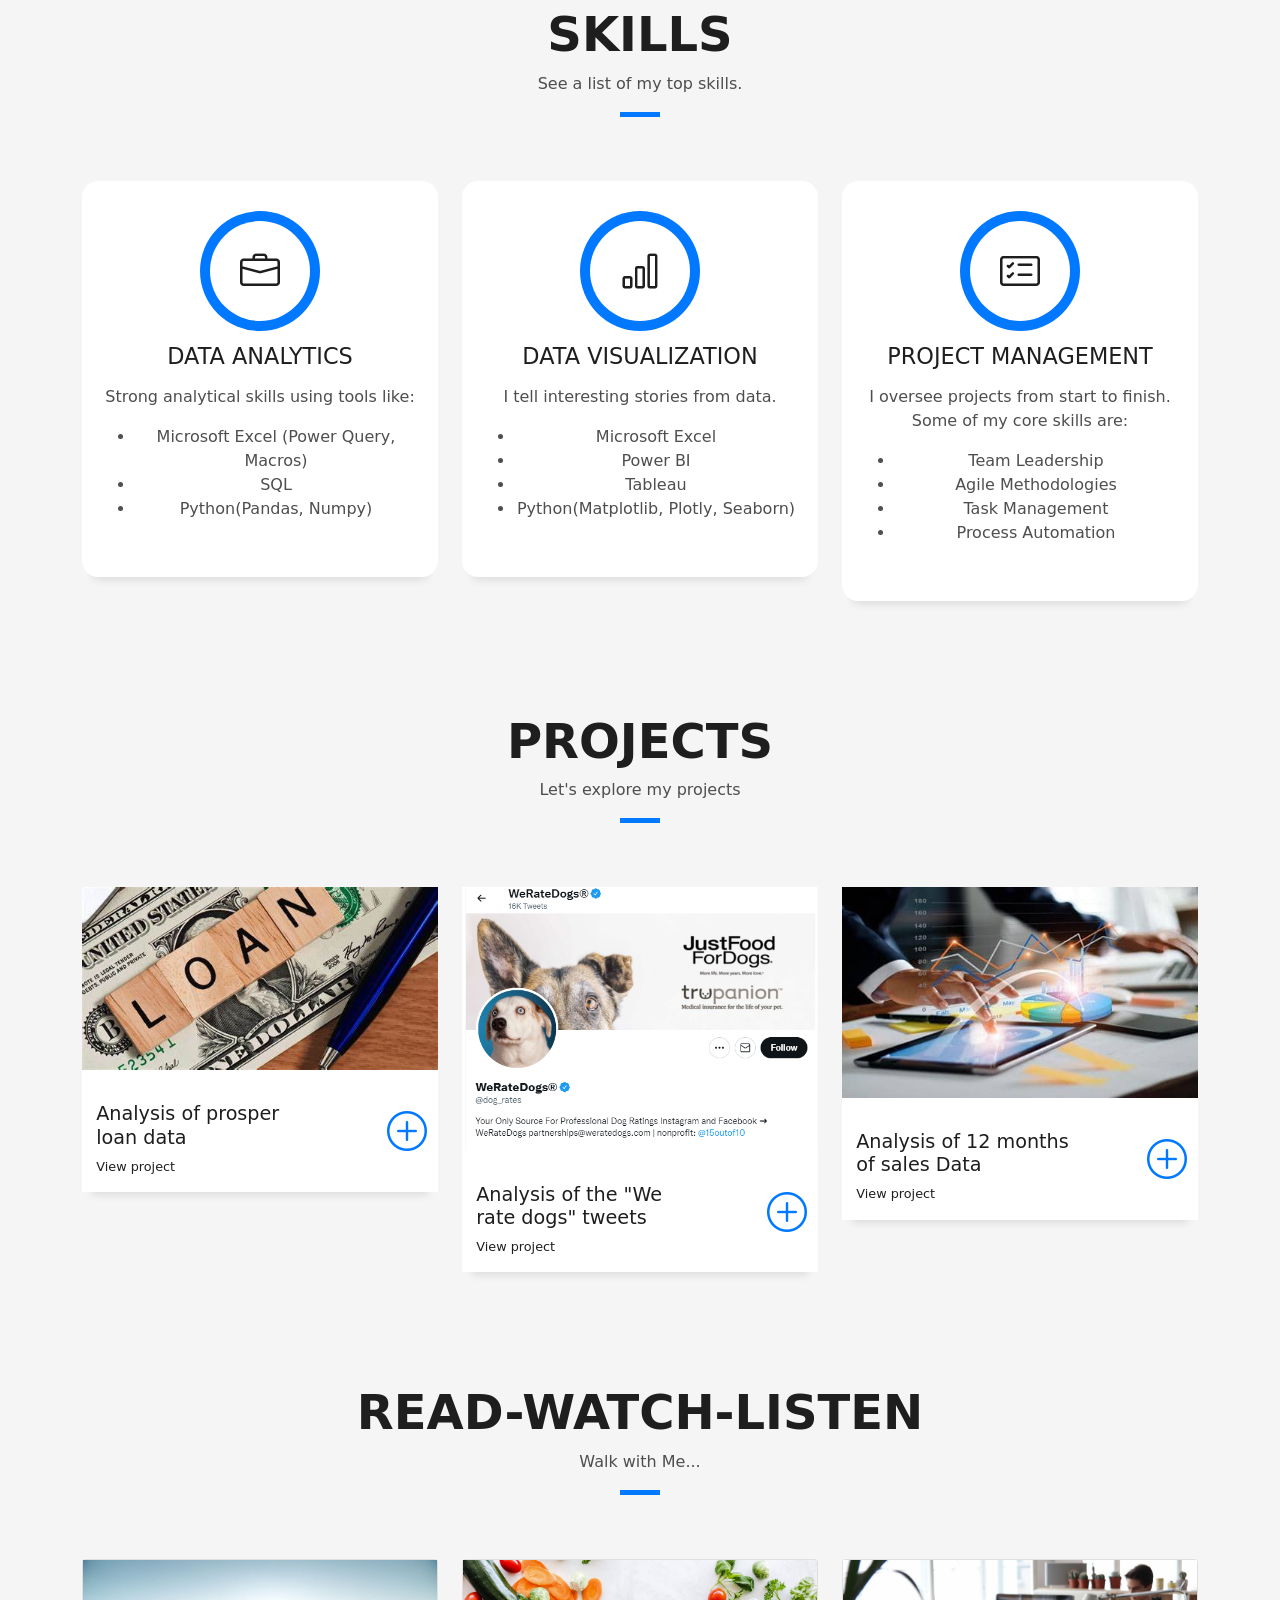
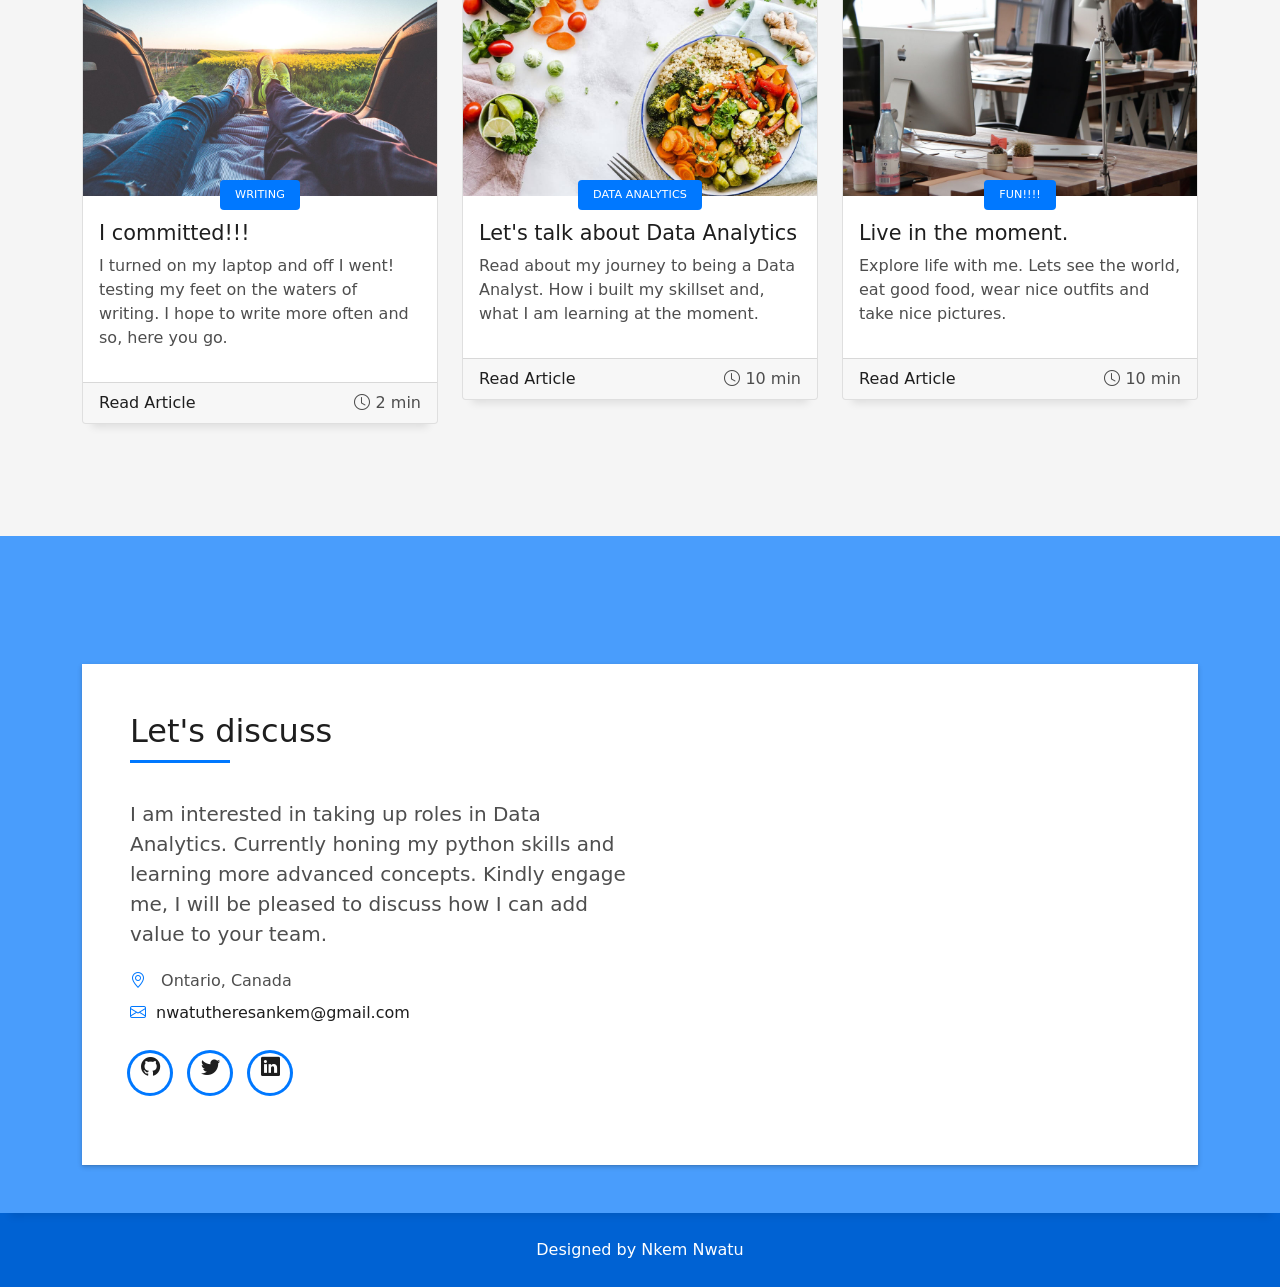
==== commit 67c9bf5a: "Update experience and location details in index.html" ====
--- a/index.html
+++ b/index.html
@@ -137,13 +137,13 @@
                       </h5>
                     </div>
                     <p class="lead">
-                      Experienced Data Analyst with 3 years of experience in working with data. Excellent reputation 
+                      Experienced Data Analyst with over 5 years of experience in working with data. Excellent reputation 
 for resolving problems, optimizing processes and deploying analytical solutions to generate 
 insightful business solutions for key stakeholders. Proficient in the use of analytical tools and 
 constantly honing my skills for optimal performance.
                     </p>
                     <p class="lead">
-                      Kindly look at some of my projects and reach out to dicuss.
+                      Kindly look at some of my projects and reach out to discuss.
                     </p>
                  
                   </div>
@@ -182,7 +182,7 @@
                 <p class="s-description text-center">
                   Strong analytical skills using tools like: 
                   <ul>
-                    <li>Microsoft Excel (Power query, Macros)</li>
+                    <li>Microsoft Excel (Power Query, Macros)</li>
                     <li>SQL</li>
                     <li>Python(Pandas, Numpy)</li>
                     <!-- <li></li> -->
@@ -481,7 +481,7 @@
                         Kindly engage me, I will be pleased to discuss how I can add value to your team. 
                       </p>
                       <ul class="list-ico">
-                        <li><span class="bi bi-geo-alt"></span> Lagos, Nigeria</li>
+                        <li><span class="bi bi-geo-alt"></span> Ontario, Canada</li>
                       <!--  <li><span class="bi bi-phone"></span> <a href="tel: +2348146492144">(+234)814-649-2144</a></li> -->
                         <li><span class="bi bi-envelope"></span><a href="mailto: nwatutheresankem@gmail.com">nwatutheresankem@gmail.com</a></li>
                       </ul>
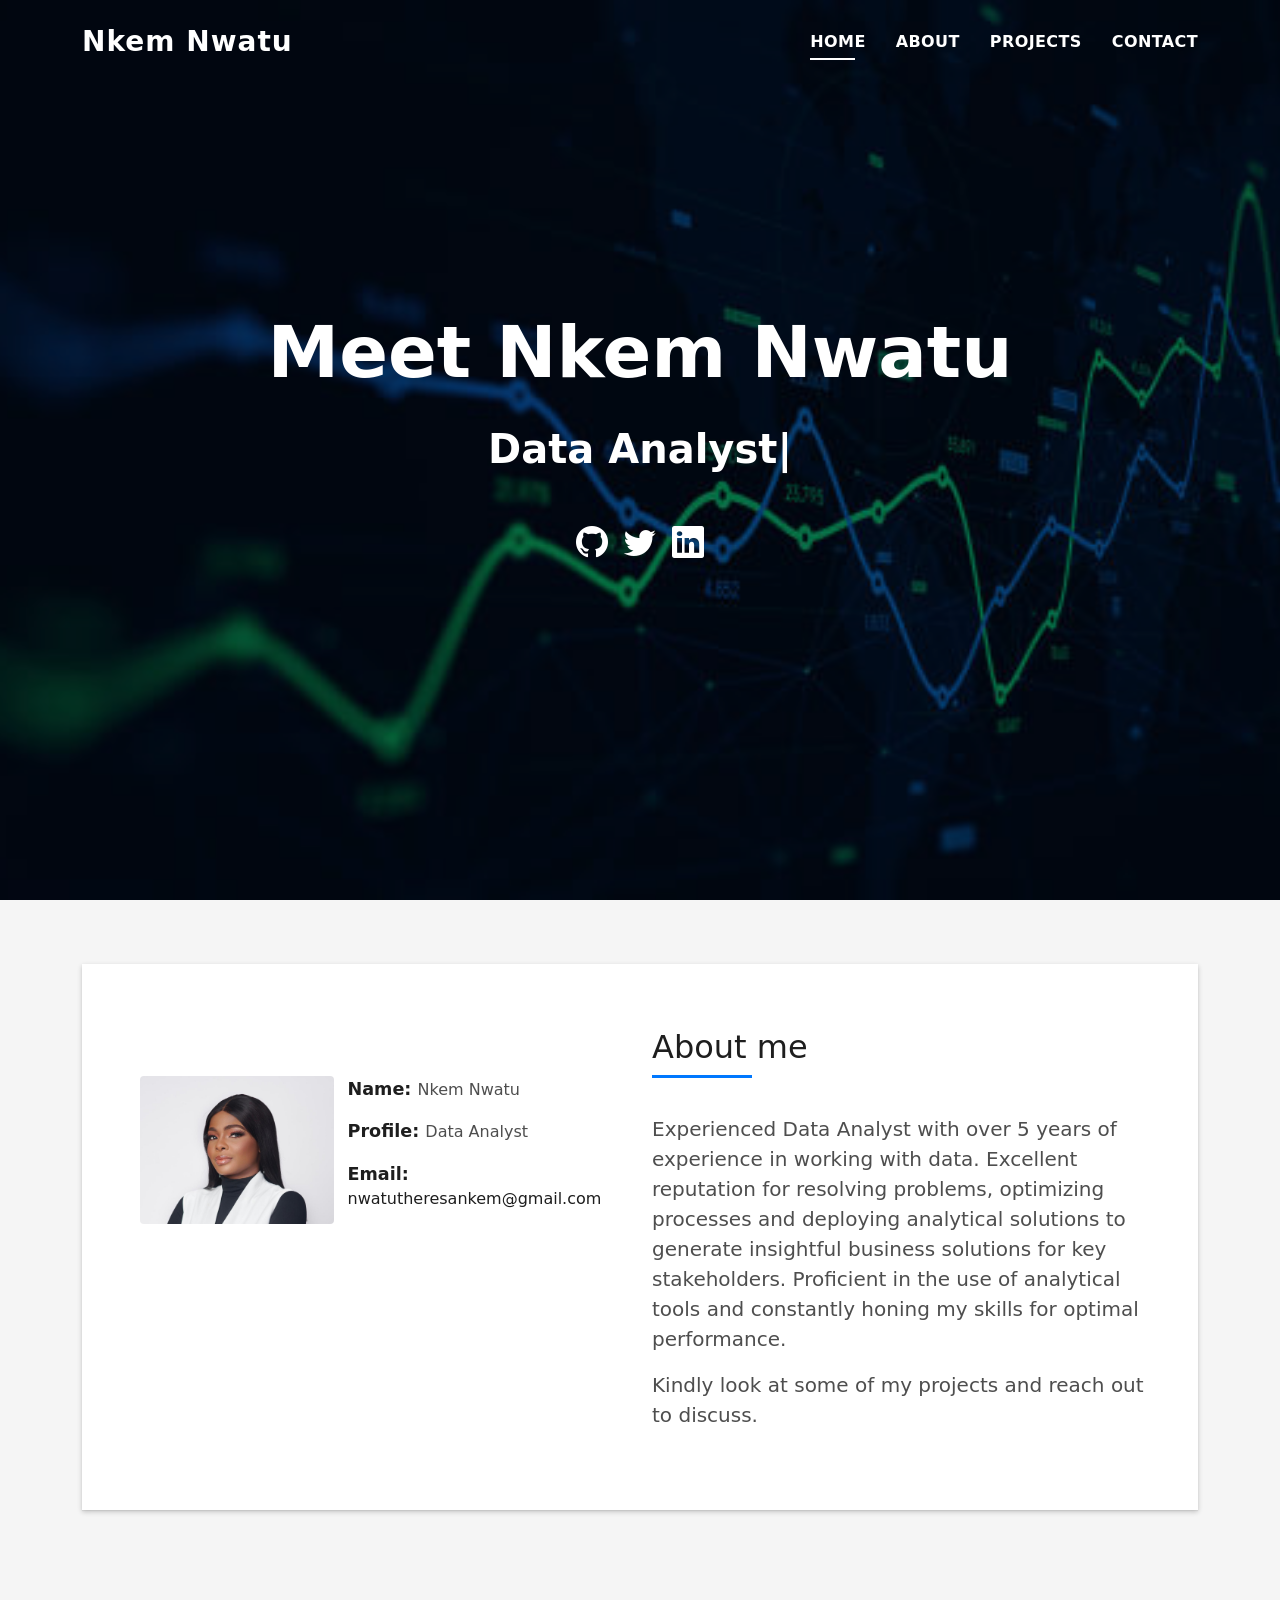
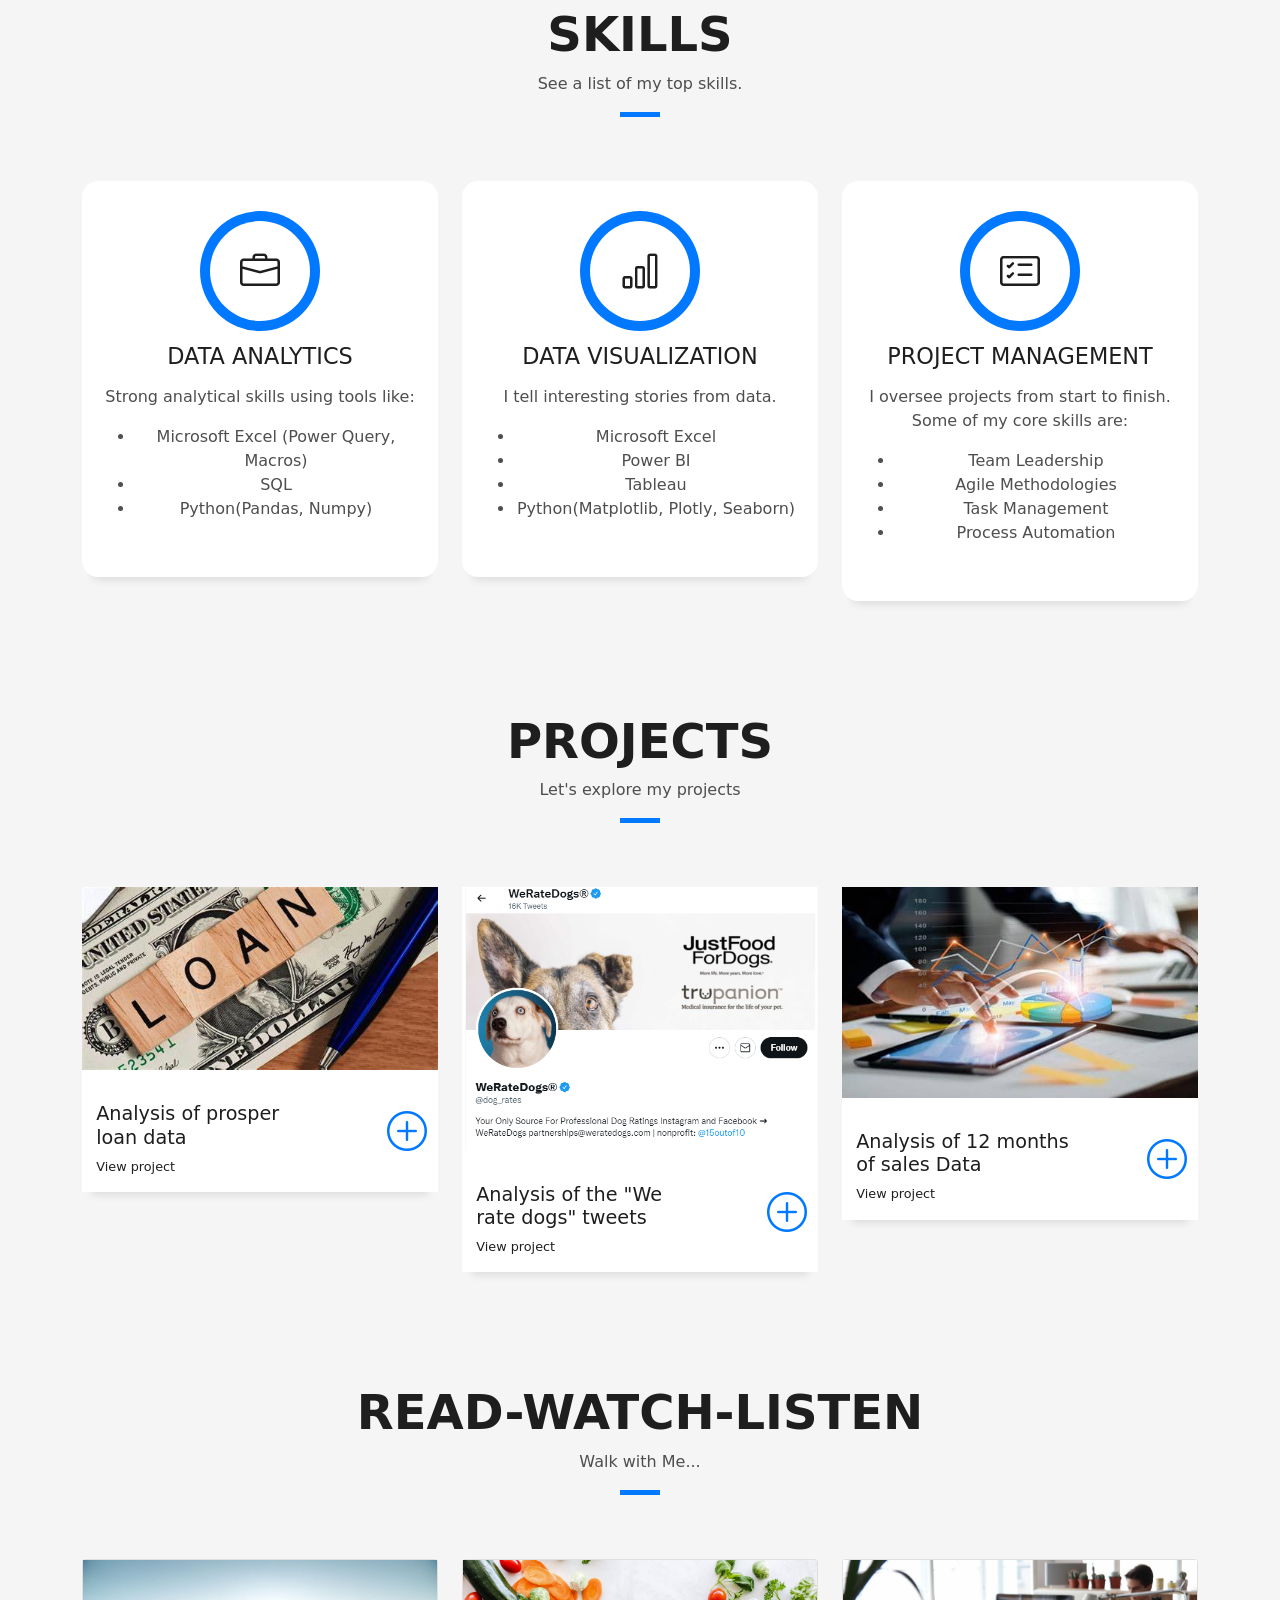
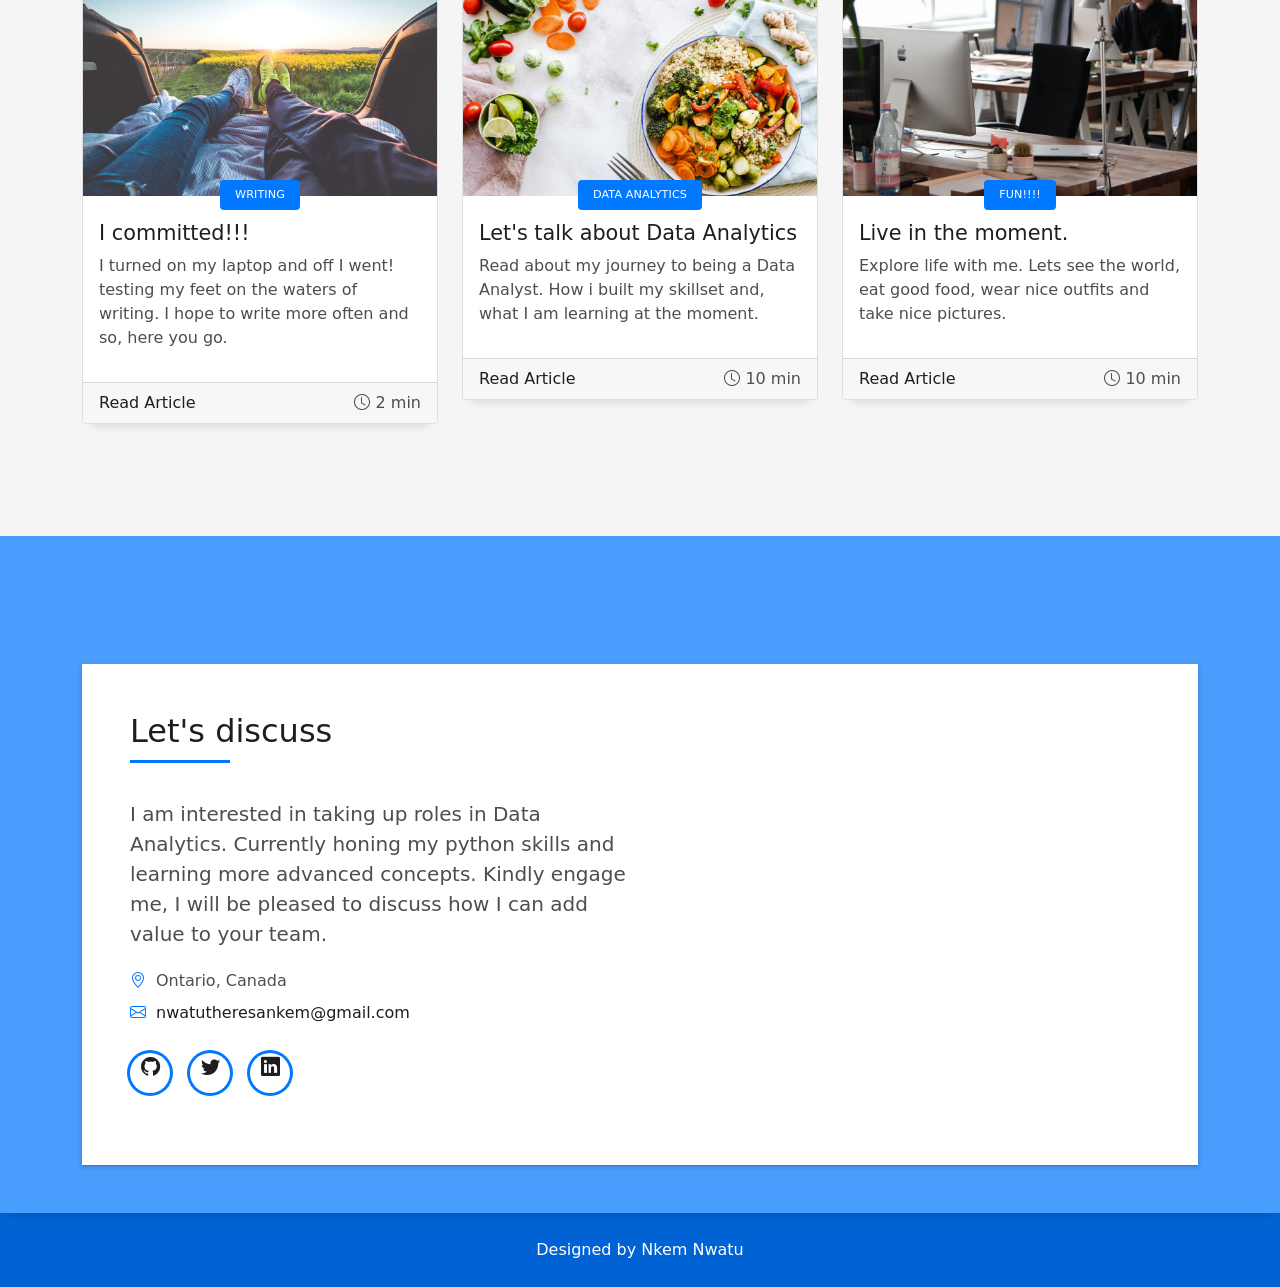
==== commit d6194ae1: "Fix spacing in location list item Removed space before 'Ontario' in the location list item." ====
--- a/index.html
+++ b/index.html
@@ -481,7 +481,7 @@
                         Kindly engage me, I will be pleased to discuss how I can add value to your team. 
                       </p>
                       <ul class="list-ico">
-                        <li><span class="bi bi-geo-alt"></span> Ontario, Canada</li>
+                        <li><span class="bi bi-geo-alt"></span>Ontario, Canada</li>
                       <!--  <li><span class="bi bi-phone"></span> <a href="tel: +2348146492144">(+234)814-649-2144</a></li> -->
                         <li><span class="bi bi-envelope"></span><a href="mailto: nwatutheresankem@gmail.com">nwatutheresankem@gmail.com</a></li>
                       </ul>
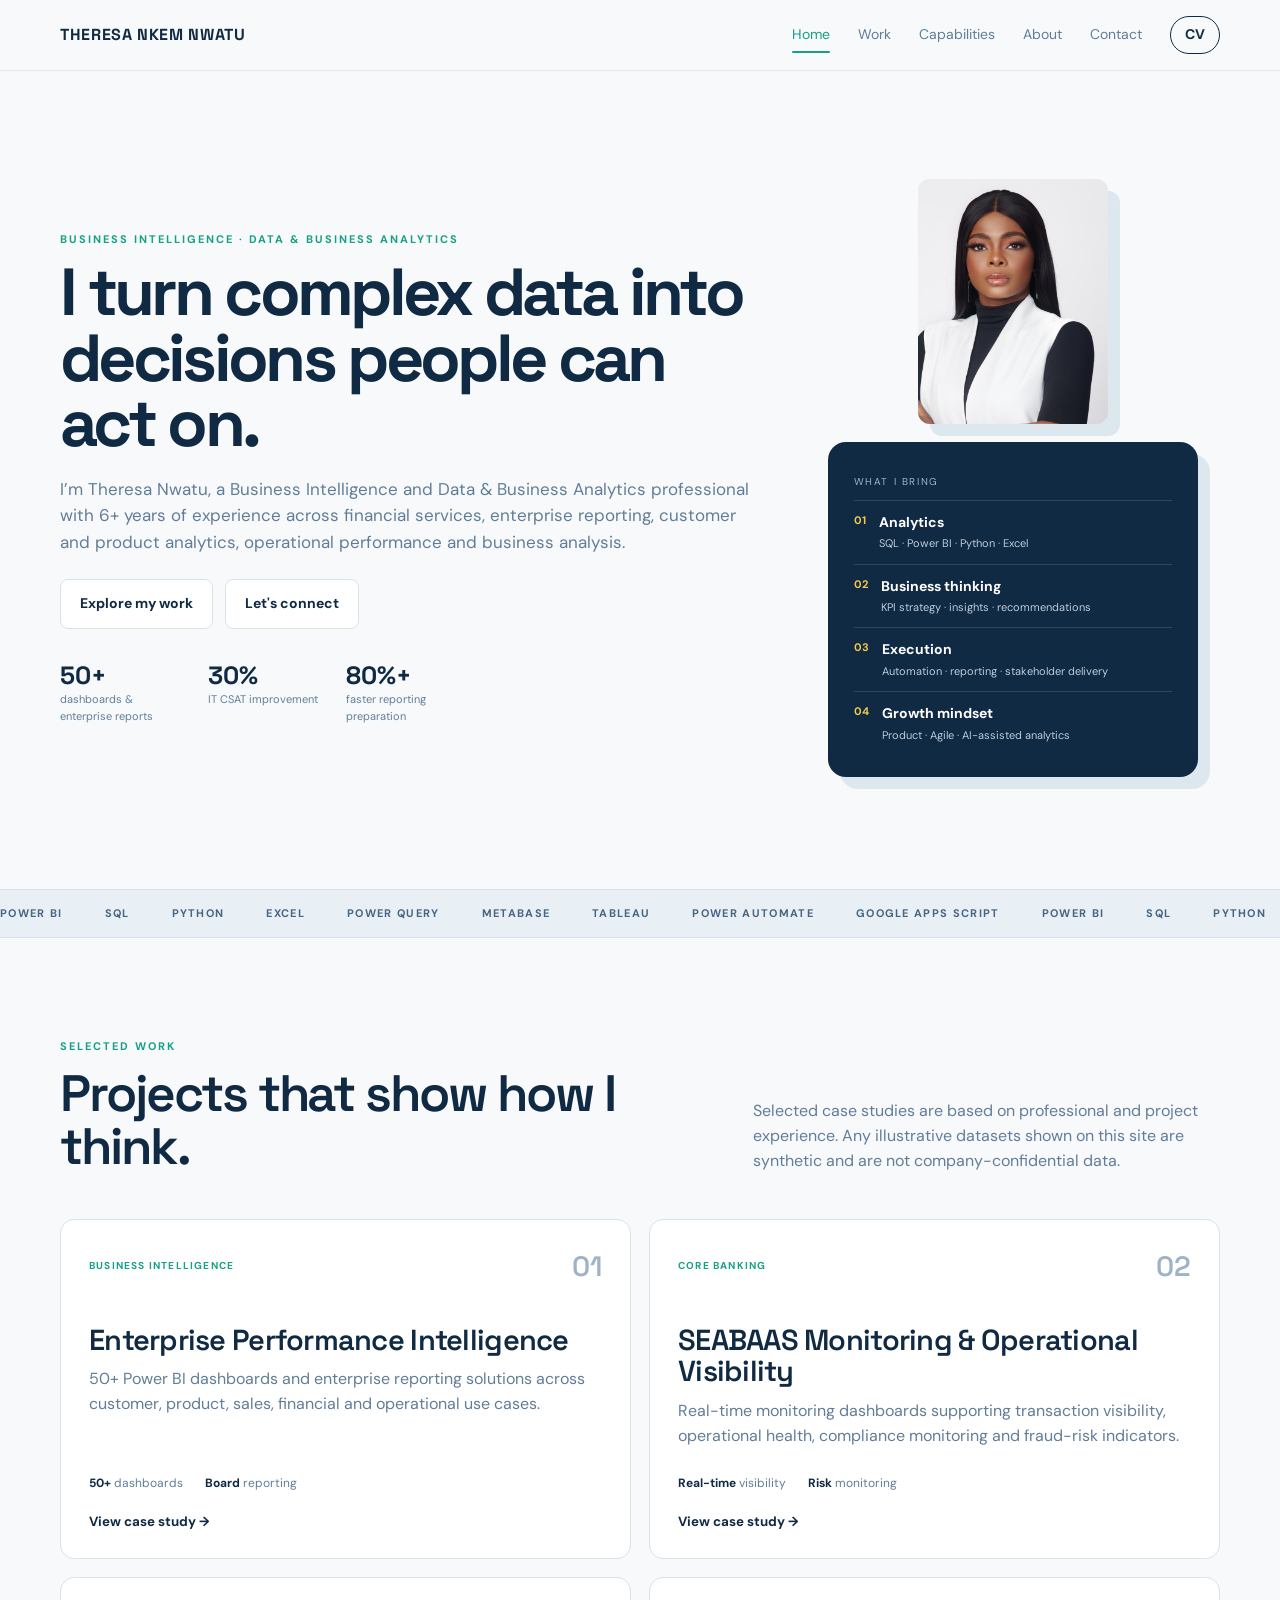
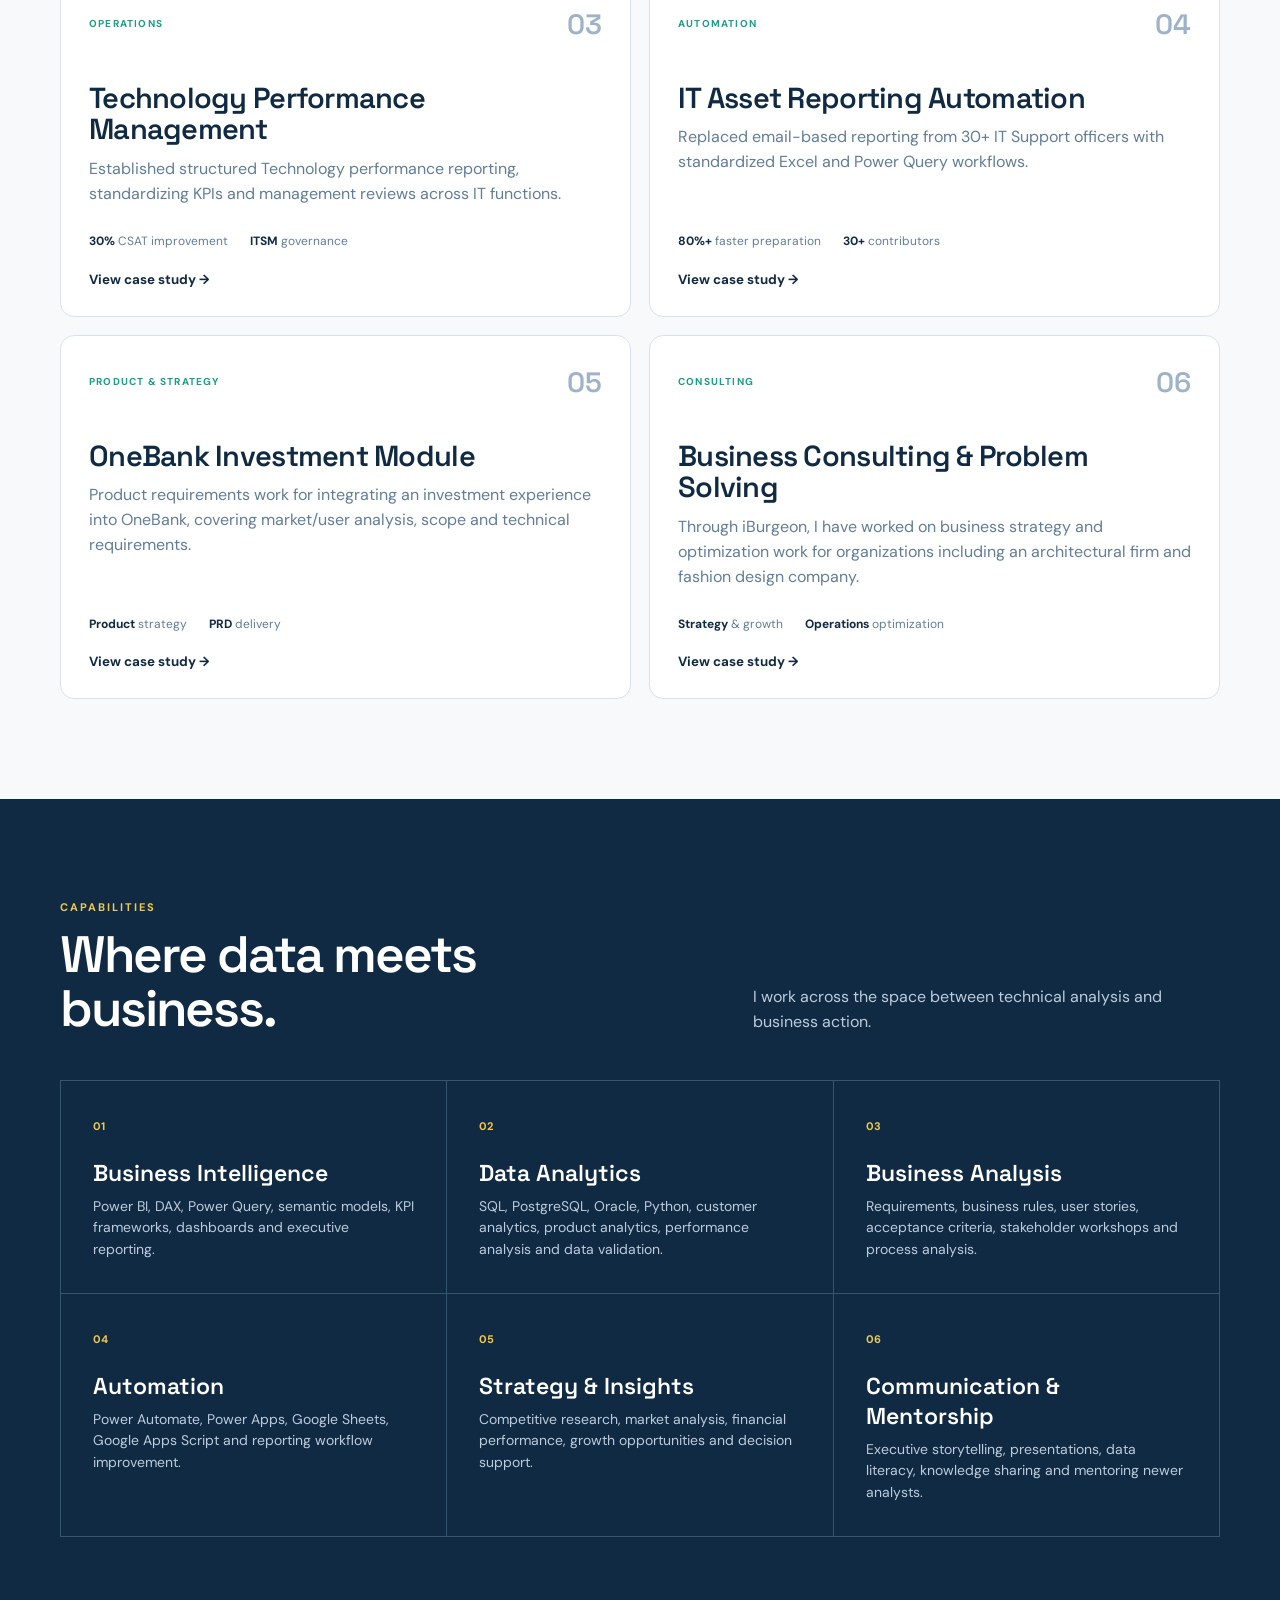
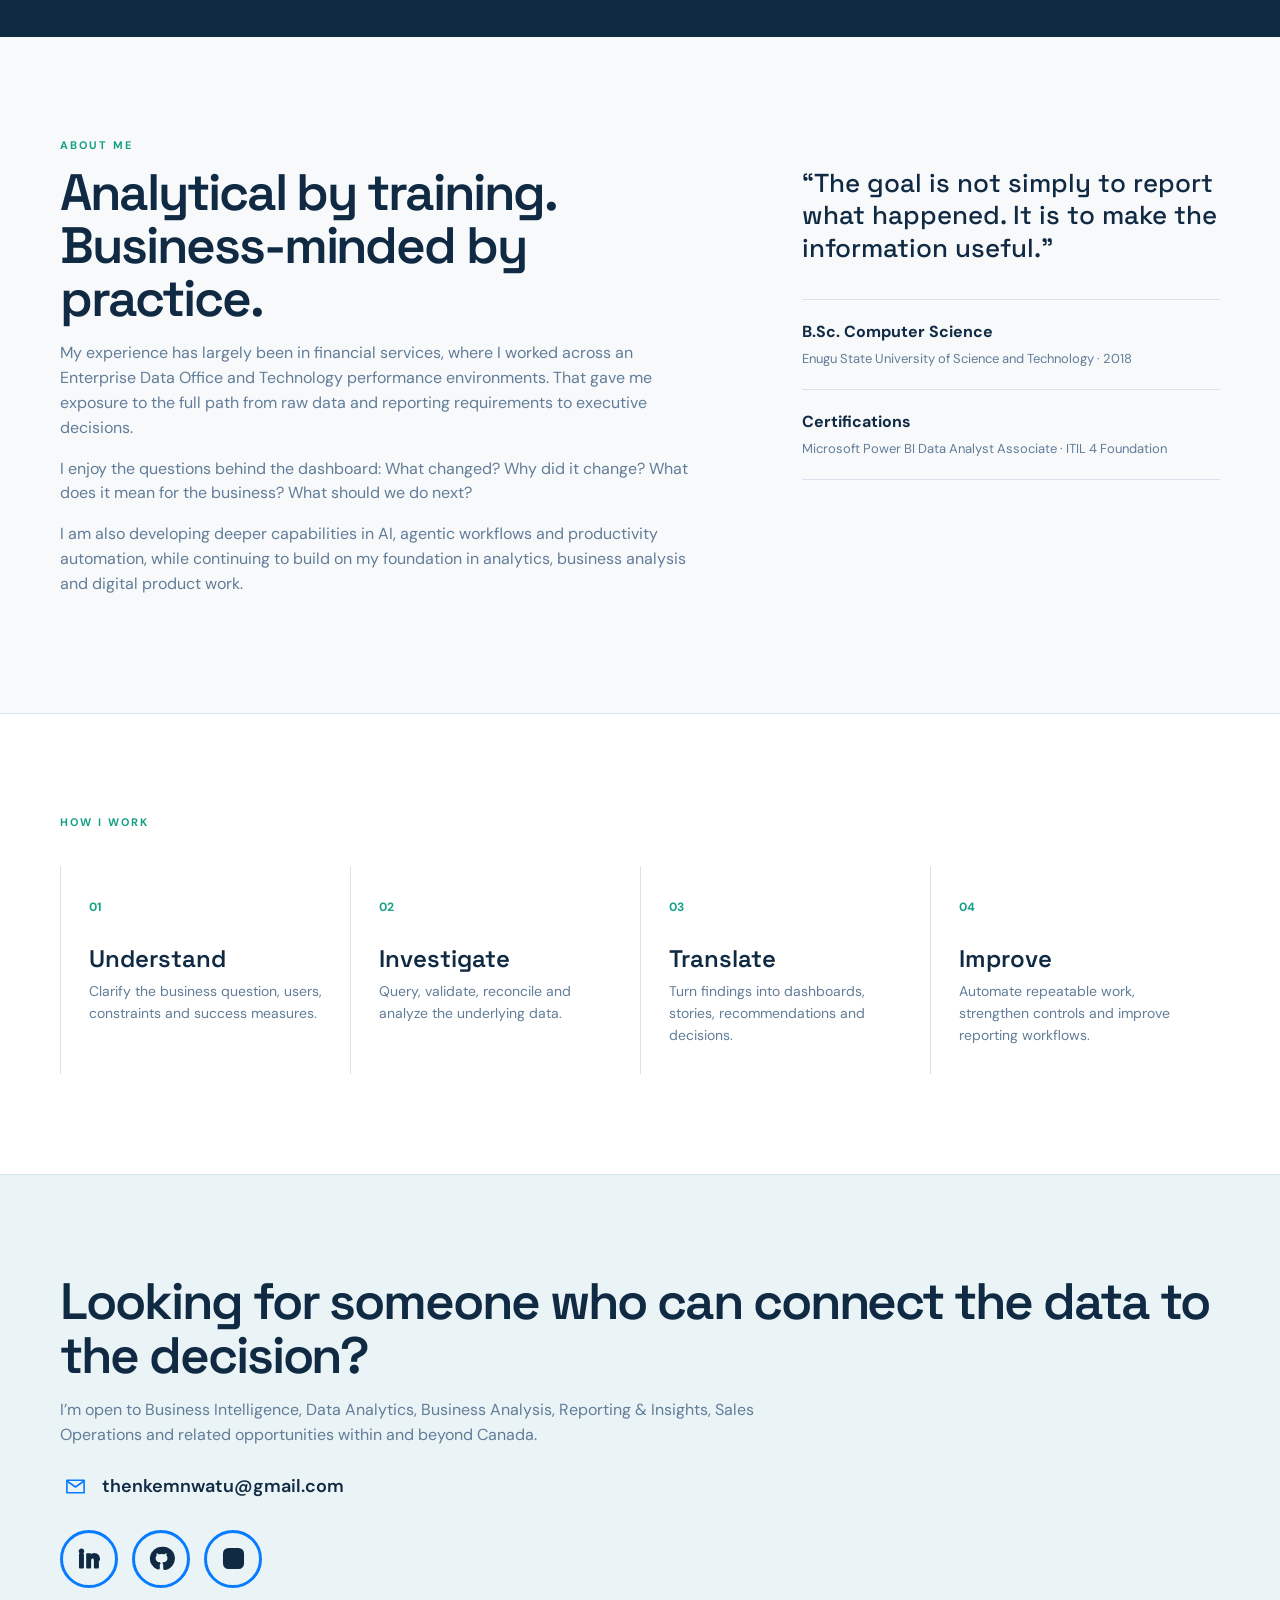
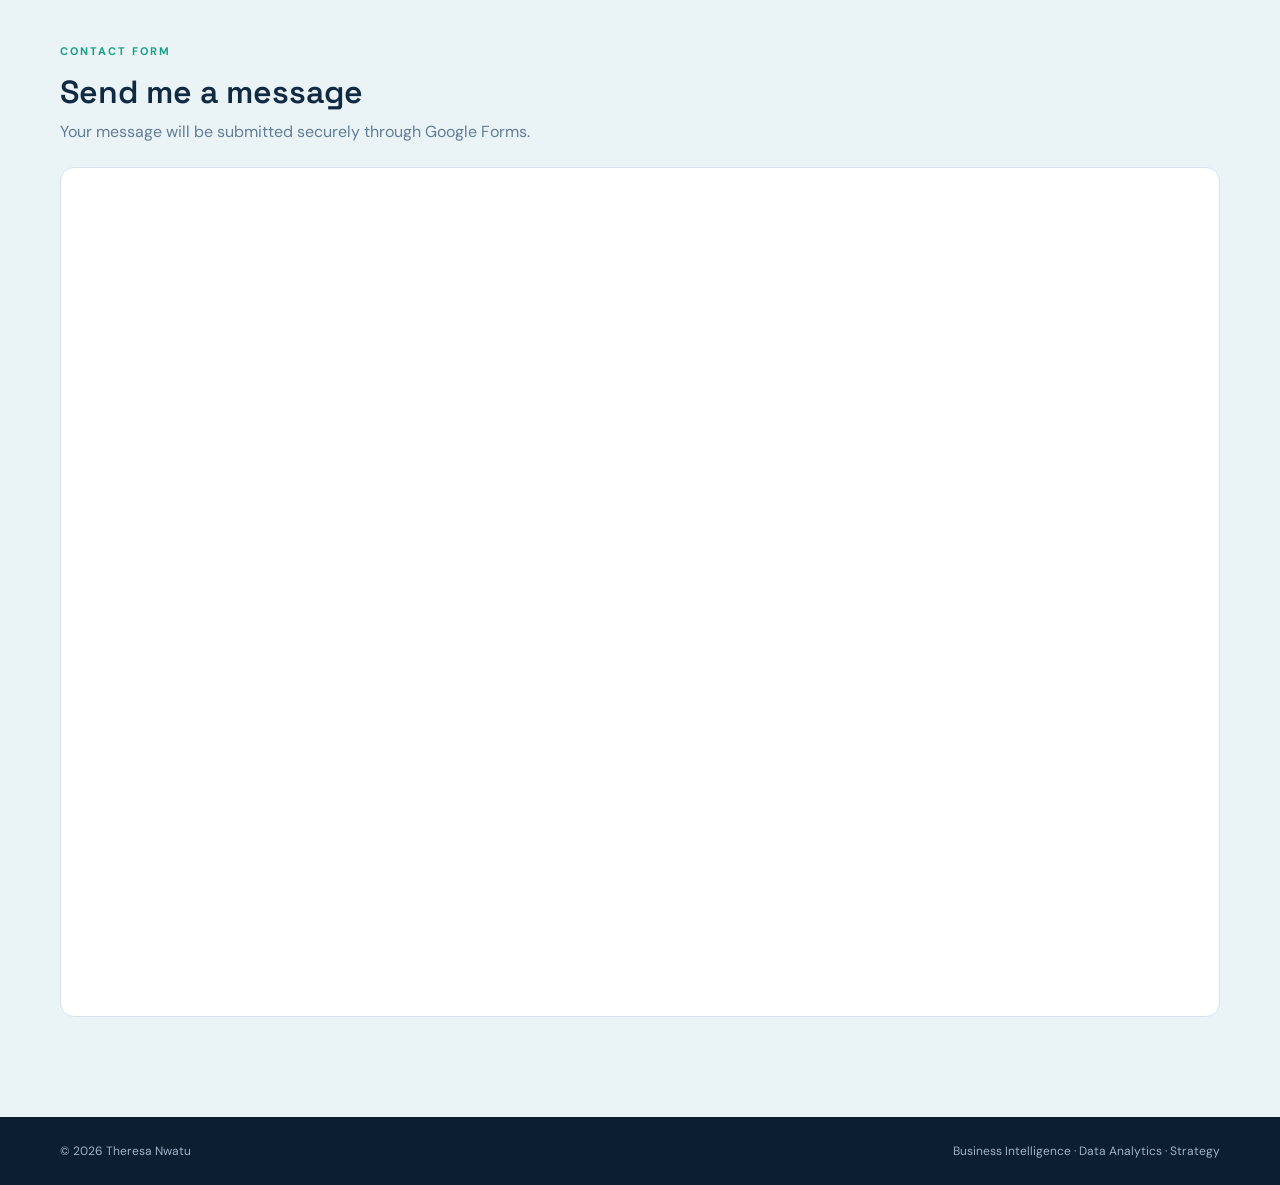
==== commit e8ec451d: "Replace old portfolio with new website" ====
--- a/index.html
+++ b/index.html
@@ -1,546 +1,233 @@
-<!DOCTYPE html>
+<!doctype html>
 <html lang="en">
-
 <head>
   <meta charset="utf-8">
-  <meta content="width=device-width, initial-scale=1.0" name="viewport">
-
-  <title>Nkem Nwatu's Portfolio </title>
-  <meta content="" name="description">
-  <meta content="" name="keywords">
-
-  <!-- Favicons -->
-  <link href="assets/img/favicon.png" rel="icon">
-  <link href="assets/img/apple-touch-icon.png" rel="apple-touch-icon">
-
-  <!-- Vendor CSS Files -->
-  <link href="assets/vendor/bootstrap/css/bootstrap.min.css" rel="stylesheet">
-  <link href="assets/vendor/bootstrap-icons/bootstrap-icons.css" rel="stylesheet">
-  <link href="assets/vendor/glightbox/css/glightbox.min.css" rel="stylesheet">
-  <link href="assets/vendor/swiper/swiper-bundle.min.css" rel="stylesheet">
-
-  <!-- Template Main CSS File -->
-  <link href="assets/css/style.css" rel="stylesheet">
-
-  <!-- =======================================================
-  * Template Name: DevFolio - v4.7.1
-  * Template URL: https://bootstrapmade.com/devfolio-bootstrap-portfolio-html-template/
-  * Author: BootstrapMade.com
-  * License: https://bootstrapmade.com/license/
-  ======================================================== -->
+  <meta name="viewport" content="width=device-width, initial-scale=1">
+  <meta name="description" content="Theresa Nkem Nwatu">
+  <meta name="theme-color" content="#102a43">
+  <title>Theresa Nwatu | Business Intelligence & Data Analytics</title>
+  <link rel="stylesheet" href="assets/styles.css">
 </head>
-
 <body>
-
-  <!-- ======= Header ======= -->
-  <header id="header" class="fixed-top">
-    <div class="container d-flex align-items-center justify-content-between">
-
-      <h1 class="logo"><a href="index.html">Nkem Nwatu </a></h1>
-      
-      <!-- Uncomment below if you prefer to use an image logo -->
-      
-      <!-- <a href="index.html" class="logo"><img src="assets/img/mylogo.jpeg" alt="" class="img-fluid"></a> -->
-
-      <nav id="navbar" class="navbar">
-        <ul>
-          <li><a class="nav-link scrollto active" href="#hero">Home</a></li>
-          <li><a class="nav-link scrollto" href="#about">About</a></li>
-          <!-- <li><a class="nav-link scrollto" href="#services">Services</a></li>
-          <li><a class="nav-link scrollto " href="#work">Work</a></li> -->
-          <li><a class="nav-link scrollto " target ="_blank" href="#work">Projects</a></li>
-          <!-- <li class="dropdown"><a href="#"><span>Drop Down</span> <i class="bi bi-chevron-down"></i></a>
-            <ul>
-              <li><a href="#">Drop Down 1</a></li>
-              <li class="dropdown"><a href="#"><span>Deep Drop Down</span> <i class="bi bi-chevron-right"></i></a>
-                <ul>
-                  <li><a href="#">Deep Drop Down 1</a></li>
-                  <li><a href="#">Deep Drop Down 2</a></li>
-                  <li><a href="#">Deep Drop Down 3</a></li>
-                  <li><a href="#">Deep Drop Down 4</a></li>
-                  <li><a href="#">Deep Drop Down 5</a></li>
-                </ul>
-              </li>
-              <li><a href="#">Drop Down 2</a></li>
-              <li><a href="#">Drop Down 3</a></li>
-              <li><a href="#">Drop Down 4</a></li>
-            </ul>
-          </li> -->
-          <li><a class="nav-link scrollto" href="#contact">Contact</a></li>
-        </ul>
-        <i class="bi bi-list mobile-nav-toggle"></i>
-      </nav><!-- .navbar -->
-
+  <header class="site-header">
+    <nav class="nav container">
+      <a class="brand" href="#top">THERESA NKEM NWATU<span></span></a>
+      <div class="nav-links">
+        <a class="nav-link active" href="#top" data-nav="top">Home</a>
+        <a class="nav-link" href="#work" data-nav="work">Work</a>
+        <a class="nav-link" href="#capabilities" data-nav="capabilities">Capabilities</a>
+        <a class="nav-link" href="#about" data-nav="about">About</a>
+        <a class="nav-link" href="#contact" data-nav="contact">Contact</a>
+        <button class="nav-cta cv-trigger" type="button" aria-haspopup="dialog">CV</button>
+      </div>
+      <button class="menu" aria-label="Open menu">☰</button>
+    </nav>
+  </header>
+
+  <main id="top">
+    <section class="hero container">
+      <div class="hero-copy">
+        <p class="eyebrow">BUSINESS INTELLIGENCE · DATA & BUSINESS ANALYTICS</p>
+        <h1>I turn complex data into decisions people can act on.</h1>
+        <p class="hero-text">
+          I’m Theresa Nwatu, a Business Intelligence and Data & Business Analytics professional with 6+ years of experience across financial services, enterprise reporting, customer and product analytics, operational performance and business analysis.
+        </p>
+        <div class="hero-actions">
+          <a class="button primary" href="#work">Explore my work</a>
+          <a class="button secondary" href="#contact">Let's connect</a>
+        </div>
+        <div class="proof-row">
+          <div><strong>50+</strong><span>dashboards & enterprise reports</span></div>
+          <div><strong>30%</strong><span>IT CSAT improvement</span></div>
+          <div><strong>80%+</strong><span>faster reporting preparation</span></div>
+        </div>
+      </div>
+      <div class="hero-side">
+        <div class="hero-photo-wrap">
+          <div class="hero-photo">
+            <img src="assets/img/nkemme.JPG" alt="Theresa Nwatu in a professional portrait">
+          </div>
+        </div>
+        <aside class="hero-bring" aria-label="What I bring">
+          <p class="mini-label">WHAT I BRING</p>
+          <div class="signal"><span>01</span><div><b>Analytics</b><small>SQL · Power BI · Python · Excel</small></div></div>
+          <div class="signal"><span>02</span><div><b>Business thinking</b><small>KPI strategy · insights · recommendations</small></div></div>
+          <div class="signal"><span>03</span><div><b>Execution</b><small>Automation · reporting · stakeholder delivery</small></div></div>
+          <div class="signal"><span>04</span><div><b>Growth mindset</b><small>Product · Agile · AI-assisted analytics</small></div></div>
+        </aside>
+      </div>
+    </section>
+
+    <section class="ticker" aria-label="Tools and technologies">
+      <div class="ticker-track">
+        <div class="ticker-group">
+          <span>POWER BI</span><span>SQL</span><span>PYTHON</span><span>EXCEL</span><span>POWER QUERY</span><span>METABASE</span><span>TABLEAU</span><span>POWER AUTOMATE</span><span>GOOGLE APPS SCRIPT</span>
+        </div>
+        <div class="ticker-group" aria-hidden="true">
+          <span>POWER BI</span><span>SQL</span><span>PYTHON</span><span>EXCEL</span><span>POWER QUERY</span><span>METABASE</span><span>TABLEAU</span><span>POWER AUTOMATE</span><span>GOOGLE APPS SCRIPT</span>
+        </div>
+      </div>
+    </section>
+
+    <section id="work" class="section container">
+      <div class="section-heading">
+        <div><p class="eyebrow">SELECTED WORK</p><h2>Projects that show how I think.</h2></div>
+        <p>Selected case studies are based on professional and project experience. Any illustrative datasets shown on this site are synthetic and are not company-confidential data.</p>
+      </div>
+
+      <div class="project-grid">
+        <article class="project-card">
+          <div class="project-top"><span class="tag">BUSINESS INTELLIGENCE</span><span class="number">01</span></div>
+          <h3>Enterprise Performance Intelligence</h3>
+          <p>50+ Power BI dashboards and enterprise reporting solutions across customer, product, sales, financial and operational use cases.</p>
+          <div class="metric-strip"><span><b>50+</b> dashboards</span><span><b>Board</b> reporting</span></div>
+          <button class="text-button" data-project="enterprise">View case study →</button>
+        </article>
+
+        <article class="project-card" data-project="seabaas" tabindex="0" role="button" aria-label="Open SEABAAS Monitoring & Operational Visibility case study">
+          <div class="project-top"><span class="tag">CORE BANKING</span><span class="number">02</span></div>
+          <h3>SEABAAS Monitoring & Operational Visibility</h3>
+          <p>Real-time monitoring dashboards supporting transaction visibility, operational health, compliance monitoring and fraud-risk indicators.</p>
+          <div class="metric-strip"><span><b>Real-time</b> visibility</span><span><b>Risk</b> monitoring</span></div>
+          <button class="text-button" data-project="seabaas">View case study →</button>
+        </article>
+
+        <article class="project-card" data-project="itsm" tabindex="0" role="button" aria-label="Open Technology Performance Management case study">
+          <div class="project-top"><span class="tag">OPERATIONS</span><span class="number">03</span></div>
+          <h3>Technology Performance Management</h3>
+          <p>Established structured Technology performance reporting, standardizing KPIs and management reviews across IT functions.</p>
+          <div class="metric-strip"><span><b>30%</b> CSAT improvement</span><span><b>ITSM</b> governance</span></div>
+          <button class="text-button" data-project="itsm">View case study →</button>
+        </article>
+
+        <article class="project-card" data-project="asset" tabindex="0" role="button" aria-label="Open IT Asset Reporting Automation case study">
+          <div class="project-top"><span class="tag">AUTOMATION</span><span class="number">04</span></div>
+          <h3>IT Asset Reporting Automation</h3>
+          <p>Replaced email-based reporting from 30+ IT Support officers with standardized Excel and Power Query workflows.</p>
+          <div class="metric-strip"><span><b>80%+</b> faster preparation</span><span><b>30+</b> contributors</span></div>
+          <button class="text-button" data-project="asset">View case study →</button>
+        </article>
+
+        <article class="project-card" data-project="onebank" tabindex="0" role="button" aria-label="Open OneBank Investment Module case study">
+          <div class="project-top"><span class="tag">PRODUCT & STRATEGY</span><span class="number">05</span></div>
+          <h3>OneBank Investment Module</h3>
+          <p>Product requirements work for integrating an investment experience into OneBank, covering market/user analysis, scope and technical requirements.</p>
+          <div class="metric-strip"><span><b>Product</b> strategy</span><span><b>PRD</b> delivery</span></div>
+          <button class="text-button" data-project="onebank">View case study →</button>
+        </article>
+
+        <article class="project-card" data-project="consulting" tabindex="0" role="button" aria-label="Open Business Consulting & Problem Solving case study">
+          <div class="project-top"><span class="tag">CONSULTING</span><span class="number">06</span></div>
+          <h3>Business Consulting & Problem Solving</h3>
+          <p>Through iBurgeon, I have worked on business strategy and optimization work for organizations including an architectural firm and fashion design company.</p>
+          <div class="metric-strip"><span><b>Strategy</b> & growth</span><span><b>Operations</b> optimization</span></div>
+          <button class="text-button" data-project="consulting">View case study →</button>
+        </article>
+      </div>
+    </section>
+
+    <section id="capabilities" class="section dark">
+      <div class="container">
+        <div class="section-heading light">
+          <div><p class="eyebrow">CAPABILITIES</p><h2>Where data meets business.</h2></div>
+          <p>I work across the space between technical analysis and business action.</p>
+        </div>
+        <div class="capability-grid">
+          <div><span>01</span><h3>Business Intelligence</h3><p>Power BI, DAX, Power Query, semantic models, KPI frameworks, dashboards and executive reporting.</p></div>
+          <div><span>02</span><h3>Data Analytics</h3><p>SQL, PostgreSQL, Oracle, Python, customer analytics, product analytics, performance analysis and data validation.</p></div>
+          <div><span>03</span><h3>Business Analysis</h3><p>Requirements, business rules, user stories, acceptance criteria, stakeholder workshops and process analysis.</p></div>
+          <div><span>04</span><h3>Automation</h3><p>Power Automate, Power Apps, Google Sheets, Google Apps Script and reporting workflow improvement.</p></div>
+          <div><span>05</span><h3>Strategy & Insights</h3><p>Competitive research, market analysis, financial performance, growth opportunities and decision support.</p></div>
+          <div><span>06</span><h3>Communication & Mentorship</h3><p>Executive storytelling, presentations, data literacy, knowledge sharing and mentoring newer analysts.</p></div>
+        </div>
+      </div>
+    </section>
+
+    <section id="about" class="section container about">
+      <div class="about-main">
+        <p class="eyebrow">ABOUT ME</p>
+        <h2>Analytical by training. Business-minded by practice.</h2>
+        <p>My experience has largely been in financial services, where I worked across an Enterprise Data Office and Technology performance environments. That gave me exposure to the full path from raw data and reporting requirements to executive decisions.</p>
+        <p>I enjoy the questions behind the dashboard: What changed? Why did it change? What does it mean for the business? What should we do next?</p>
+        <p>I am also developing deeper capabilities in AI, agentic workflows and productivity automation, while continuing to build on my foundation in analytics, business analysis and digital product work.</p>
+      </div>
+      <aside class="about-aside">
+        <div class="quote">“The goal is not simply to report what happened. It is to make the information useful.”</div>
+        <div class="education"><b>B.Sc. Computer Science</b><span>Enugu State University of Science and Technology · 2018</span></div>
+        <div class="education"><b>Certifications</b><span>Microsoft Power BI Data Analyst Associate · ITIL 4 Foundation</span></div>
+      </aside>
+    </section>
+
+    <section class="section proof-section">
+      <div class="container">
+        <p class="eyebrow">HOW I WORK</p>
+        <div class="process">
+          <div><b>01</b><h3>Understand</h3><p>Clarify the business question, users, constraints and success measures.</p></div>
+          <div><b>02</b><h3>Investigate</h3><p>Query, validate, reconcile and analyze the underlying data.</p></div>
+          <div><b>03</b><h3>Translate</h3><p>Turn findings into dashboards, stories, recommendations and decisions.</p></div>
+          <div><b>04</b><h3>Improve</h3><p>Automate repeatable work, strengthen controls and improve reporting workflows.</p></div>
+        </div>
+      </div>
+    </section>
+
+    <section id="contact" class="section contact-section">
+      <div class="container contact">
+        <div>
+          <h2>Looking for someone who can connect the data to the decision?</h2>
+          <p>I’m open to Business Intelligence, Data Analytics, Business Analysis, Reporting & Insights, Sales Operations and related opportunities within and beyond Canada.</p>
+          <div class="contact-details">
+            <a class="contact-detail" href="mailto:thenkemnwatu@gmail.com" aria-label="Email Theresa Nwatu">
+              <span class="contact-icon" aria-hidden="true">
+                <svg viewBox="0 0 24 24" focusable="false"><path d="M3 5.5h18v13H3z"/><path d="m3.5 6.5 8.5 6 8.5-6"/></svg>
+              </span>
+              <span>thenkemnwatu@gmail.com</span>
+            </a>
+          </div>
+          <div class="social-links" aria-label="Social profiles">
+            <a class="social-link" href="https://www.linkedin.com/in/nkem-nwatu/" target="_blank" rel="noopener" aria-label="LinkedIn">
+              <svg viewBox="0 0 24 24" aria-hidden="true"><path d="M6.2 8.1H3.5V20h2.7V8.1ZM4.85 4A1.6 1.6 0 1 0 4.85 7.2 1.6 1.6 0 0 0 4.85 4ZM20.5 13.2c0-3.55-1.9-5.2-4.45-5.2-2.05 0-2.95 1.13-3.46 1.92V8.1H9.9V20h2.69v-5.9c0-1.56.3-3.08 2.24-3.08 1.91 0 1.94 1.79 1.94 3.18V20h2.73v-6.8Z"/></svg>
+            </a>
+            <a class="social-link" href="#" aria-label="GitHub" title="GitHub link to be added">
+              <svg viewBox="0 0 24 24" aria-hidden="true"><path d="M12 2.5a9.5 9.5 0 0 0-3 18.51c.48.09.66-.21.66-.46v-1.64c-2.68.58-3.25-1.13-3.25-1.13-.44-1.11-1.08-1.41-1.08-1.41-.88-.6.07-.59.07-.59.97.07 1.48 1 1.48 1 .87 1.49 2.28 1.06 2.84.81.09-.63.34-1.06.62-1.31-2.14-.24-4.39-1.07-4.39-4.76 0-1.05.38-1.91 1-2.58-.1-.24-.43-1.22.1-2.54 0 0 .82-.26 2.62.99a9.1 9.1 0 0 1 4.77 0c1.8-1.25 2.61-.99 2.61-.99.53 1.32.2 2.3.1 2.54.62.67 1 1.53 1 2.58 0 3.7-2.26 4.52-4.41 4.76.35.31.66.92.66 1.86v2.76c0 .26.17.56.67.46A9.5 9.5 0 0 0 12 2.5Z"/></svg>
+            </a>
+            <a class="social-link" href="#" aria-label="Instagram" title="Instagram link to be added">
+              <svg viewBox="0 0 24 24" aria-hidden="true"><rect x="3.5" y="3.5" width="17" height="17" rx="4"/><circle cx="12" cy="12" r="4"/><circle cx="17.5" cy="6.7" r="1" class="fill-dot"/></svg>
+            </a>
+          </div>
+        </div>
+      </div>
+      <div class="container contact-form-wrap">
+        <div class="form-heading">
+          <p class="eyebrow">CONTACT FORM</p>
+          <h3>Send me a message</h3>
+          <p>Your message will be submitted securely through Google Forms.</p>
+        </div>
+        <iframe class="google-form" src="https://docs.google.com/forms/d/e/1FAIpQLSd_c45L5feqC8FI1ErQoqYga1410mEdwubpINJQi4ADun357w/viewform?embedded=true" title="Contact Theresa Nwatu" loading="lazy">Loading…</iframe>
+      </div>
+    </section>
+  </main>
+
+  <footer class="footer"><div class="container"><span>© 2026 Theresa Nwatu</span><span>Business Intelligence · Data Analytics · Strategy</span></div></footer>
+
+  <div class="cv-modal" id="cv-modal" aria-hidden="true">
+    <div class="cv-modal-panel" role="dialog" aria-modal="true" aria-labelledby="cv-modal-title">
+      <button class="modal-close cv-modal-close" aria-label="Close CV options">×</button>
+      <p class="eyebrow">CURRICULUM VITAE</p>
+      <h2 id="cv-modal-title">Theresa Nwatu</h2>
+      <p class="cv-modal-copy">Choose how you would like to view my CV.</p>
+      <div class="cv-actions">
+        <a class="button primary" href="cv.html" target="_blank" rel="noopener">View CV</a>
+        <a class="button secondary" href="Theresa_Nwatu_Public_CV.docx" download>Download CV</a>
+      </div>
     </div>
-  </header><!-- End Header -->
-
-  <!-- ======= Hero Section ======= -->
-  <div id="hero" class="hero route bg-image" style="background-image: url(assets/img/dataviz1.jpg)">
-    <div class="overlay-itro"></div>
-    <div class="hero-content display-table">
-      <div class="table-cell">
-        <div class="container">
-          <!--<p class="display-6 color-d">Hello, world!</p>-->
-          <h1 class="hero-title mb-4">Meet Nkem Nwatu</h1>
-          <p class="hero-subtitle"><span class="typed" data-typed-items="Data Analyst, Project Manager"></span></p>
-
-          <div class="socials">
-            <ul style="display: flex; justify-content: center; gap: 1em;" >
-              <li><a target="_blank" href="https://github.com/Nkem-Nwatu"><span class=""><i style="color: white; font-size: 2em;" class="bi bi-github"></i></span></a></li>
-              <!-- <li><a href=""><span class=""><i style="color: white ; font-size: 2em;" class="bi bi-instagram"></i></span></a></li> -->
-              <li><a target="_blank" href="https://twitter.com/Prof_Nkem"><span class=""><i style="color: white  ; font-size: 2em;" class="bi bi-twitter"></i></span></a></li>
-              <li><a target="_blank" href="https://www.linkedin.com/in/nkem-nwatu/"><span class=""><i  style="color: white  ; font-size: 2em;" class="bi bi-linkedin"></i></span></a></li>
-            </ul>
-          </div>
-          
-          <!-- <p class="pt-3"><a class="btn btn-primary btn js-scroll px-4" href="#about" role="button">Learn More</a></p> -->
-        </div>
-      </div>
+  </div>
+
+  <div class="modal" id="modal" aria-hidden="true">
+    <div class="modal-panel">
+      <button class="modal-close" aria-label="Close">×</button>
+      <div id="modal-content"></div>
     </div>
-  </div><!-- End Hero Section -->
-
-  <main id="main">
-
-    <!-- ======= About Section ======= -->
-    <section id="about" class="about-mf sect-pt4 route">
-      <div class="container">
-        <div class="row">
-          <div class="col-sm-12">
-            <div class="box-shadow-full">
-              <div class="row">
-                <div class="col-md-6">
-                  <br><br>
-                  <div class="row">
-                    <div class="col-sm-6 col-md-5">
-                      <div class="about-img"   >
-                        <img src="assets/img/pppp.jpeg"  style="border-radius: 50%; object-fit: cover;"  class="img-fluid rounded b-shadow-a" alt="">
-                      </div>
-                    </div>
-                    <div class="col-sm-6 col-md-7">
-                      <div class="about-info">
-                        <p><span class="title-s">Name: </span> <span>Nkem Nwatu</span></p>
-                        <p><span class="title-s">Profile: </span> <span>Data Analyst</span></p>
-                        <p><span class="title-s">Email: </span> <span><a href="mailto: nwatutheresankem@gmail.com">nwatutheresankem@gmail.com</a></span></p>
-                      <!--  <p><span class="title-s">Phone: </span> <span><a href="tel: +2348146492144">(+234)814-649-2144</a></span></p> -->
-                      </div>
-                    </div>
-                  </div>
-                  <!-- <li><span class="bi bi-phone"></span> <a href="tel: +2348146492144">(+234)814-649-2144</a></li>
-                        <li><span class="bi bi-envelope"></span><a href="mailto: nwatu.nkemjika@gmail.com">nwatu.nkemjika@gmail.com</a></li>
-                      </ul> -->
-                </div>
-                <div class="col-md-6">
-                  <div class="about-me pt-4 pt-md-0">
-                    <div class="title-box-2">
-                      <h5 class="title-left">
-                        About me
-                      </h5>
-                    </div>
-                    <p class="lead">
-                      Experienced Data Analyst with over 5 years of experience in working with data. Excellent reputation 
-for resolving problems, optimizing processes and deploying analytical solutions to generate 
-insightful business solutions for key stakeholders. Proficient in the use of analytical tools and 
-constantly honing my skills for optimal performance.
-                    </p>
-                    <p class="lead">
-                      Kindly look at some of my projects and reach out to discuss.
-                    </p>
-                 
-                  </div>
-                </div>
-              </div>
-            </div>
-          </div>
-        </div>
-      </div>
-    </section><!-- End About Section -->
-
-    <!-- ======= Services Section ======= -->
-    <section id="services" class="services-mf pt-5 route">
-      <div class="container">
-        <div class="row">
-          <div class="col-sm-12">
-            <div class="title-box text-center">
-              <h3 class="title-a">
-                Skills
-              </h3>
-              <p class="subtitle-a">
-                See a list of my top skills.
-              </p>
-              <div class="line-mf"></div>
-            </div>
-          </div>
-        </div>
-        <div class="row">
-          <div class="col-md-4">
-            <div class="service-box">
-              <div class="service-ico">
-                <span class="ico-circle"><i class="bi bi-briefcase"></i></span>
-              </div>
-              <div class="service-content">
-                <h2 class="s-title">Data Analytics</h2>
-                <p class="s-description text-center">
-                  Strong analytical skills using tools like: 
-                  <ul>
-                    <li>Microsoft Excel (Power Query, Macros)</li>
-                    <li>SQL</li>
-                    <li>Python(Pandas, Numpy)</li>
-                    <!-- <li></li> -->
-                    </ul>
-                </p>
-              </div>
-            </div>
-          </div>
-          <div class="col-md-4">
-            <div class="service-box">
-              <div class="service-ico">
-                <span class="ico-circle"><i class="bi bi-bar-chart"></i></span>
-              </div>
-              <div class="service-content">
-                <h2 class="s-title">Data Visualization</h2>
-                <p class="s-description text-center">
-                  I tell interesting stories from data.
-                  <ul>
-                    <li>Microsoft Excel</li>
-                    <li>Power BI</li>
-                    <li>Tableau</li>
-                    <li>Python(Matplotlib, Plotly, Seaborn)</li>
-                    </ul>
-                </p>
-              </div>
-            </div>
-          </div>
-          <div class="col-md-4">
-            <div class="service-box">
-              <div class="service-ico">
-                <span class="ico-circle"><i class="bi bi-card-checklist"></i></span>
-              </div>
-              <div class="service-content">
-                <h2 class="s-title">Project Management</h2>
-                <p class="s-description text-center">
-                  I oversee projects from start to finish. Some of my core skills are:
-                  <ul>
-                    <li>Team Leadership</li>
-                    <li>Agile Methodologies</li>
-                    <li>Task Management</li>
-                    <li>Process Automation</li>
-                    </ul>
-                </p>
-              </div>
-            </div>
-          </div>
-        
-      
-    
-        </div>
-      </div>
-    </section><!-- End Services Section -->
-
-    
-
-    <!-- ======= Portfolio Section ======= -->
-    <section id="work" class="portfolio-mf sect-pt4 route">
-      <div class="container">
-        <div class="row">
-          <div class="col-sm-12">
-            <div class="title-box text-center">
-              <h3 class="title-a">
-                Projects
-              </h3>
-              <p class="subtitle-a">
-                Let's explore my projects
-              </p>
-              <div class="line-mf"></div>
-            </div>
-          </div>
-        </div>
-        <div class="row">
-<!-- ======= 1st project starts ======= -->
-          <div class="col-md-4">
-            <div class="work-box">
-              <a href="assets/img/Prosper Loan Analytics.png" data-gallery="portfolioGallery" class="portfolio-lightbox">
-                <div class="work-img">
-                  <img src="assets/img/loan.jpg" alt="" class="img-fluid">
-                </div>
-              </a>
-              <div class="work-content">
-                <div class="row">
-                  <div class="col-sm-8">
-                    <h2 class="w-title"><a target="_blank" href="https://github.com/Nkem-Nwatu/Prosper-loan-Data-Analysis-Visualization">Analysis of prosper loan data</a></h2>
-                    <div class="w-more">
-                      <span class="w-ctegory"><a target="_blank" href="https://github.com/Nkem-Nwatu/Prosper-loan-Data-Analysis-Visualization"> View project</a></span>
-                    </div>
-                  </div>
-                  <div class="col-sm-4">
-                    <div class="w-like">
-                      <a target="_blank" href="https://github.com/Nkem-Nwatu/Prosper-loan-Data-Analysis-Visualization"> <span class="bi bi-plus-circle"></span></a>
-                    </div>
-                  </div>
-                </div>
-              </div>
-            </div>
-          </div>
-<!-- ======= 1st Project ends ======= -->
-          <div class="col-md-4">
-            <div class="work-box">
-              <a href="assets/img/WEratedogsanalytics.png" data-gallery="portfolioGallery" class="portfolio-lightbox">
-                <div class="work-img">
-                  <img src="assets/img/ratedogs.png" alt="" class="img-fluid">
-                </div>
-              </a>
-              <div class="work-content">
-                <div class="row">
-                  <div class="col-sm-8">
-                    <h2 class="w-title"><a target="_blank" href="https://github.com/Nkem-Nwatu/We-rate-dogs">Analysis of the "We rate dogs" tweets</a></h2>
-                    <div class="w-more">
-                      <span class="w-ctegory"><a target="_blank" href="https://github.com/Nkem-Nwatu/We-rate-dogs">View project</a></span>
-                    </div>
-                  </div>
-                  <div class="col-sm-4">
-                    <div class="w-like">
-                      <a target="_blank" href="https://github.com/Nkem-Nwatu/We-rate-dogs"> <span class="bi bi-plus-circle"></span></a>
-                    </div>
-                  </div>
-                </div>
-              </div>
-            </div>
-          </div>
-<!-- ======= 2nd Portfolio ends ======= -->          
-          <div class="col-md-4">
-            <div class="work-box">
-              <a href="assets/img/bizanalytics.png" data-gallery="portfolioGallery" class="portfolio-lightbox">
-                <div class="work-img">
-                  <img src="assets/img/biz analytics.jpg" alt="" class="img-fluid">
-                </div>
-              </a>
-              <div class="work-content">
-                <div class="row">
-                  <div class="col-sm-8">
-                    <h2 class="w-title">Analysis of 12 months of sales Data</h2>
-                    <div class="w-more">
-                      <span class="w-ctegory"><a target="_blank" href="https://github.com/Nkem-Nwatu/Business-Analytics">View project</a></span>
-                    </div>
-                  </div>
-                  <div class="col-sm-4">
-                    <div class="w-like">
-                      <a target="_blank" href="https://github.com/Nkem-Nwatu/Business-Analytics"> <span class="bi bi-plus-circle"></span></a>
-                    </div>
-                  </div>
-                </div>
-              </div>
-            </div>
-          </div>
-
-        </div>
-      </div>
-    </section><!-- End Portfolio Section -->
-
-    <!-- ======= Testimonial Section ======= -->
-
-
-    <!-- ======= End Section ======= -->
-
-    
-
-    <!-- ======= Blog Section ======= -->
-    <section id="blog" class="blog-mf sect-pt4 route">
-      <div class="container">
-        <div class="row">
-          <div class="col-sm-12">
-            <div class="title-box text-center">
-              <h3 class="title-a">
-                Read-Watch-Listen
-              </h3>
-              <p class="subtitle-a">
-                Walk with Me...
-              </p>
-              <div class="line-mf"></div>
-            </div>
-          </div>
-        </div>
-
-
-        <div class="row">
-          <!-- ================================= dont exceed this line ======================== -->
-
-
-          <!-- =================================== new one starts here ============ -->
-          <div class="col-md-4">
-            <div class="card card-blog">
-              <div class="card-img">
-                <a target="_blank" href="https://profnkem.medium.com/this-is-my-first-commit-b633832dcaf7"><img src="assets/img/post-1.jpg" alt="" class="img-fluid"></a>
-              </div>
-              <div class="card-body">
-                <div class="card-category-box">
-                  <div class="card-category">
-                    <h6 class="category">Writing</h6>
-                  </div>
-                </div>
-                <h3 class="card-title"><a target="_blank" href="https://profnkem.medium.com/this-is-my-first-commit-b633832dcaf7"> I committed!!!</a></h3>
-                <p class="card-description">
-                  I turned on my laptop and off I went! testing my feet on the waters of writing. 
-                  I hope to write more often and so, here you go.
-                </p>
-              </div>
-              <div class="card-footer">
-                <div class="post-author">
-                  <a  target="_blank" href="https://profnkem.medium.com/this-is-my-first-commit-b633832dcaf7">
-                    <!-- <img src="assets/img/testimonial-2.jpg" alt="" class="avatar rounded-circle"> -->
-                    <span class="author">Read Article</span>
-                  </a>
-                </div>
-                <div class="post-date">
-                  <span class="bi bi-clock"></span> 2 min
-                </div>
-              </div>
-            </div>
-          </div>
-          <!-- ======================================= single block ends here ================= -->
-          <div class="col-md-4">
-            <div class="card card-blog">
-              <div class="card-img">
-                <a target ="_blank" href=" "><img src="assets/img/post-2.jpg" alt="" class="img-fluid"></a>
-              </div>
-              <div class="card-body">
-                <div class="card-category-box">
-                  <div class="card-category">
-                    <h6 class="category">Data Analytics</h6>
-                  </div>
-                </div>
-                <h3 class="card-title"><a target ="_blank" href=" ">Let's talk about Data Analytics</a></h3>
-                <p class="card-description">
-                  Read about my journey to being a Data Analyst. How i built my skillset and, what I am learning at the moment.
-                </p>
-              </div>
-              <div class="card-footer">
-                <div class="post-author">
-                  <a href="#">
-                    <!-- <img src="assets/img/testimonial-2.jpg" alt="" class="avatar rounded-circle"> -->
-                    <span class="author">Read Article</span>
-                  </a>
-                </div>
-                <div class="post-date">
-                  <span class="bi bi-clock"></span> 10 min
-                </div>
-              </div>
-            </div>
-          </div>
-          <div class="col-md-4">
-            <div class="card card-blog">
-              <div class="card-img">
-                <a target ="_blank" href=" "><img src="assets/img/post-3.jpg" alt="" class="img-fluid"></a>
-              </div>
-              <div class="card-body">
-                <div class="card-category-box">
-                  <div class="card-category">
-                    <h6 class="category">FUN!!!!</h6>
-                  </div>
-                </div>
-                <h3 class="card-title"><a target ="_blank" href=" ">Live in the moment.</a></h3>
-                <p class="card-description">
-                  Explore life with me. Lets see the world, eat good food, wear nice outfits and take nice pictures.
-                </p>
-              </div>
-              <div class="card-footer">
-                <div class="post-author">
-                  <a href="#">
-                    <!-- <img src="assets/img/testimonial-2.jpg" alt="" class="avatar rounded-circle"> -->
-                    <span class="author">Read Article</span>
-                  </a>
-                </div>
-                <div class="post-date">
-                  <span class="bi bi-clock"></span> 10 min
-                </div>
-              </div>
-            </div>
-          </div>
-        </div>
-      </div>
-    </section><!-- End Blog Section -->
-
-    <!-- ======= Contact Section ======= -->
-    <section id="contact" class="paralax-mf footer-paralax bg-image sect-mt4 route" style="background-image: url(assets/img/overlay-bg.jpg)">
-      <div class="overlay-mf"></div>
-      <div class="container">
-        <div class="row">
-          <div class="col-sm-12">
-            <div class="contact-mf">
-              <div id="contact" class="box-shadow-full">
-                <div class="row">
-
-                  <div class="col-md-6">
-                    <div class="title-box-2 pt-4 pt-md-0">
-                      <h5 class="title-left">
-                        Let's discuss
-                      </h5>
-                    </div>
-                    <div class="more-info">
-                      <p class="lead">
-                        I am interested in taking up roles in Data Analytics. Currently honing my python skills and learning more
-                        advanced concepts.
-                        Kindly engage me, I will be pleased to discuss how I can add value to your team. 
-                      </p>
-                      <ul class="list-ico">
-                        <li><span class="bi bi-geo-alt"></span>Ontario, Canada</li>
-                      <!--  <li><span class="bi bi-phone"></span> <a href="tel: +2348146492144">(+234)814-649-2144</a></li> -->
-                        <li><span class="bi bi-envelope"></span><a href="mailto: nwatutheresankem@gmail.com">nwatutheresankem@gmail.com</a></li>
-                      </ul>
-                    </div>
-                    <div class="socials">
-                      <ul>
-                        <li><a target="_blank" href="https://github.com/Nkem-Nwatu"><span class="ico-circle"><i class="bi bi-github"></i></span></a></li>
-                        <!-- <li><a href=""><span class="ico-circle"><i class="bi bi-instagram"></i></span></a></li> -->
-                        <li><a target="_blank" href="https://twitter.com/Prof_Nkem"><span class="ico-circle"><i class="bi bi-twitter"></i></span></a></li>
-                        <li><a target="_blank" href="https://www.linkedin.com/in/nkem-nwatu/"><span class="ico-circle"><i class="bi bi-linkedin"></i></span></a></li>
-                      </ul>
-                    </div>
-                  </div>
-                </div>
-              </div>
-            </div>
-          </div>
-        </div>
-      </div>
-    </section><!-- End Contact Section -->
-
-  </main><!-- End #main -->
-
-  <!-- ======= Footer ======= -->
-  <footer>
-    <div class="container">
-      <div class="row">
-        <div class="col-sm-12">
-          <div class="copyright-box">
-            <!-- <p class="copyright">&copy; Copyright <strong>DevFolio</strong>. All Rights Reserved</p> -->
-            <div class="credits">
-              <!--
-              All the links in the footer should remain intact.
-              You can delete the links only if you purchased the pro version.
-              Licensing information: https://bootstrapmade.com/license/
-              Purchase the pro version with working PHP/AJAX contact form: https://bootstrapmade.com/buy/?theme=DevFolio
-            -->
-              Designed by Nkem Nwatu</a>
-            </div>
-          </div>
-        </div>
-      </div>
-    </div>
-  </footer><!-- End  Footer -->
-
-  <div id="preloader"></div>
-  <a href="#" class="back-to-top d-flex align-items-center justify-content-center"><i class="bi bi-arrow-up-short"></i></a>
-
-  <!-- Vendor JS Files -->
-  <script src="assets/vendor/purecounter/purecounter.js"></script>
-  <script src="assets/vendor/bootstrap/js/bootstrap.bundle.min.js"></script>
-  <script src="assets/vendor/glightbox/js/glightbox.min.js"></script>
-  <script src="assets/vendor/swiper/swiper-bundle.min.js"></script>
-  <script src="assets/vendor/typed.js/typed.min.js"></script>
-  <script src="assets/vendor/php-email-form/validate.js"></script>
-
-  <!-- Template Main JS File -->
-  <script src="assets/js/main.js"></script>
-
+  </div>
+  <script src="assets/script.js"></script>
 </body>
-
 </html>
--- a/assets/styles.css
+++ b/assets/styles.css
@@ -0,0 +1,7 @@
+@import url('https://fonts.googleapis.com/css2?family=DM+Sans:wght@400;500;600;700&family=Space+Grotesk:wght@500;600;700&display=swap');
+:root{--ink:#102a43;--ink2:#243b53;--muted:#627d98;--paper:#f7f9fb;--line:#d9e2ec;--accent:#16a085;--accent2:#f2c94c;--white:#fff}
+*{box-sizing:border-box}html{scroll-behavior:smooth}body{margin:0;background:var(--paper);color:var(--ink);font-family:"DM Sans",Arial,sans-serif;line-height:1.55}a{color:inherit;text-decoration:none}.container{width:min(1160px,calc(100% - 48px));margin:auto}.site-header{position:sticky;top:0;z-index:20;background:rgba(247,249,251,.92);backdrop-filter:blur(12px);border-bottom:1px solid rgba(217,226,236,.7)}.nav{height:70px;display:flex;align-items:center;justify-content:space-between}.brand{font-family:"Space Grotesk";font-weight:700;letter-spacing:.04em}.brand span{color:var(--accent)}.nav-links{display:flex;align-items:center;gap:28px;font-size:14px}.nav-link{position:relative;padding:8px 0;color:var(--muted);transition:color .2s ease}.nav-link:hover{color:var(--accent)}.nav-link.active{color:var(--accent)}.nav-link.active::after{content:"";position:absolute;left:0;right:0;bottom:1px;height:2px;background:var(--accent);border-radius:999px}.nav-cta{border:1px solid var(--ink);padding:7px 14px;border-radius:99px;background:transparent;color:var(--ink);font:inherit;font-weight:700;cursor:pointer}.nav-cta:hover{background:var(--ink);color:white}.menu{display:none;background:none;border:0;font-size:24px}.hero{height:calc(100svh - 82px);min-height:650px;display:grid;grid-template-columns:minmax(0,1.25fr) minmax(330px,.75fr);gap:54px;align-items:center;padding:34px 0 38px;overflow:hidden}.hero-copy{min-width:0;max-width:760px}.hero-side{position:relative;min-width:0;height:100%;display:flex;flex-direction:column;align-items:center;justify-content:center;gap:18px}.hero-photo-wrap{display:flex;justify-content:center;align-items:center;width:100%}.hero-photo{width:190px;height:245px;overflow:hidden;border-radius:12px;background:#e9eef2;box-shadow:12px 12px 0 #dce7ee}.hero-photo img{display:block;width:100%;height:100%;object-fit:cover;object-position:center 25%}.eyebrow{font-size:11px;letter-spacing:.18em;font-weight:700;color:var(--accent);margin:0 0 12px}.hero h1{font-family:"Space Grotesk";font-size:clamp(46px,5.2vw,70px);line-height:.98;letter-spacing:-.055em;margin:0 0 20px;max-width:820px}.hero-text{font-size:17px;line-height:1.55;color:var(--muted);max-width:700px}.hero-actions{display:flex;gap:12px;margin:24px 0}.button{padding:13px 19px;border-radius:8px;font-weight:700;font-size:14px;border:1px solid var(--line);background:white;color:var(--ink);transition:background .2s ease,color .2s ease,border-color .2s ease,transform .2s ease}.button:hover,.button:focus-visible{background:var(--ink);color:white;border-color:var(--ink);transform:translateY(-1px)}.primary,.secondary{background:white;color:var(--ink)}.proof-row{display:flex;gap:28px;margin-top:30px}.proof-row div{display:flex;flex-direction:column}.proof-row strong{font:700 25px "Space Grotesk"}.proof-row span{font-size:11px;color:var(--muted);max-width:120px}.hero-bring{position:relative;right:auto;bottom:auto;width:min(100%,370px);padding:22px 26px;background:var(--ink);color:white;border-radius:18px;box-shadow:12px 12px 0 #dce7ee;z-index:2}.mini-label{font-size:10px;letter-spacing:.16em;color:#9fb3c8;margin-bottom:10px}.signal{display:flex;gap:13px;padding:11px 0;border-top:1px solid rgba(255,255,255,.13)}.signal span{color:var(--accent2);font-weight:700;font-size:11px}.signal b,.signal small{display:block}.signal b{font-size:14px}.signal small{color:#bcccdc;margin-top:2px;font-size:11px}.ticker{overflow:hidden;background:#e8f0f5;border-top:1px solid var(--line);border-bottom:1px solid var(--line)}.ticker-track{display:flex;width:max-content;animation:ticker-loop 22s linear infinite}.ticker-group{display:flex;align-items:center;gap:42px;flex-shrink:0;padding:15px 42px 15px 0;font-size:11px;font-weight:700;letter-spacing:.12em;color:#486581}.ticker-group span{white-space:nowrap}.contact-cv{border:0;background:none;padding:0;text-align:left;font:inherit;font-size:18px;font-weight:600;color:inherit;cursor:pointer}.contact-cv:hover{color:var(--accent)}.cv-modal{display:none;position:fixed;inset:0;background:rgba(6,19,30,.72);z-index:60;padding:30px;overflow:auto}.cv-modal.open{display:flex;align-items:center;justify-content:center}.cv-modal-panel{background:white;max-width:520px;width:100%;border-radius:18px;padding:42px;position:relative}.cv-modal-panel h2{font:600 40px "Space Grotesk";line-height:1.05;margin:8px 0 12px}.cv-modal-copy{color:var(--muted);margin:0 0 24px}.cv-actions{display:flex;gap:12px;flex-wrap:wrap}@keyframes ticker-loop{to{transform:translateX(-50%)}}.section{padding:100px 0}.section-heading{display:grid;grid-template-columns:1fr .75fr;gap:70px;align-items:end;margin-bottom:45px}.section-heading h2,.about h2,.contact h2{font:600 clamp(34px,4vw,54px)/1.04 "Space Grotesk";letter-spacing:-.04em;margin:0}.section-heading>p{color:var(--muted);margin:0}.project-grid{display:grid;grid-template-columns:repeat(2,1fr);gap:18px}.project-card{background:white;border:1px solid var(--line);border-radius:14px;padding:28px;min-height:310px;display:flex;flex-direction:column;transition:.2s}.project-card:hover{transform:translateY(-4px);box-shadow:0 15px 35px rgba(16,42,67,.08)}.project-card.active{background:#edf7f5;border-color:#b8ddd5;box-shadow:0 15px 35px rgba(16,42,67,.08)}.project-top{display:flex;justify-content:space-between;align-items:center}.tag{font-size:10px;font-weight:700;letter-spacing:.12em;color:var(--accent)}.number{font:600 28px "Space Grotesk";color:#9fb3c8}.project-card h3{font:600 29px/1.1 "Space Grotesk";margin:40px 0 12px;letter-spacing:-.025em}.project-card p{color:var(--muted);margin:0;max-width:540px}.metric-strip{display:flex;gap:22px;margin-top:auto;padding-top:25px;font-size:12px;color:var(--muted)}.metric-strip b{color:var(--ink)}.text-button{border:0;background:none;padding:20px 0 0;text-align:left;font-weight:700;color:var(--ink);cursor:pointer;font-family:inherit}.dark{background:var(--ink);color:white}.light .eyebrow{color:var(--accent2)}.light>p{color:#bcccdc}.capability-grid{display:grid;grid-template-columns:repeat(3,1fr);gap:1px;background:#36556f;border:1px solid #36556f}.capability-grid>div{padding:32px;background:var(--ink)}.capability-grid span{color:var(--accent2);font-size:11px;font-weight:700}.capability-grid h3{font:600 23px "Space Grotesk";margin:20px 0 8px}.capability-grid p{color:#bcccdc;margin:0;font-size:14px}.about{display:grid;grid-template-columns:1fr .65fr;gap:100px}.about-main p:not(.eyebrow){color:var(--muted);max-width:690px;font-size:16px}.about-aside{padding-top:30px}.quote{font:500 26px/1.25 "Space Grotesk";padding-bottom:35px;border-bottom:1px solid var(--line)}.education{padding:20px 0;border-bottom:1px solid var(--line);display:flex;flex-direction:column;gap:4px}.education span{font-size:13px;color:var(--muted)}.proof-section{background:white;border-top:1px solid var(--line);border-bottom:1px solid var(--line)}.process{display:grid;grid-template-columns:repeat(4,1fr);gap:0;margin-top:35px}.process>div{padding:28px;border-left:1px solid var(--line)}.process b{color:var(--accent);font-size:12px}.process h3{font:600 24px "Space Grotesk";margin:25px 0 7px}.process p{color:var(--muted);font-size:14px;margin:0}.contact-section{background:#eaf3f6}.contact{display:grid;grid-template-columns:1fr;gap:55px;align-items:start}.contact>div>p:not(.eyebrow){color:var(--muted);max-width:760px}.contact-details{margin-top:24px}.contact-detail{display:inline-flex;align-items:center;gap:12px;font-size:18px;font-weight:600;color:var(--ink)}.contact-detail:hover{color:var(--accent)}.contact-icon{width:30px;height:30px;display:inline-flex;align-items:center;justify-content:center;color:#087cff}.contact-icon svg{width:23px;height:23px;fill:none;stroke:currentColor;stroke-width:1.7;stroke-linecap:round;stroke-linejoin:round}.social-links{display:flex;gap:14px;margin-top:24px}.social-link{width:58px;height:58px;border:3px solid #087cff;border-radius:50%;display:inline-flex;align-items:center;justify-content:center;color:var(--ink);transition:background .2s ease,color .2s ease,transform .2s ease,border-color .2s ease}.social-link svg{width:27px;height:27px;fill:currentColor;stroke:currentColor;stroke-width:1.7;stroke-linecap:round;stroke-linejoin:round}.social-link .fill-dot{fill:currentColor;stroke:none}.social-link:hover,.social-link:focus-visible{background:#087cff;color:white;transform:translateY(-2px)}.footer{padding:25px 0;background:#0b1f30;color:#9fb3c8;font-size:12px}.footer .container{display:flex;justify-content:space-between}.modal{display:none;position:fixed;inset:0;background:rgba(6,19,30,.72);z-index:50;padding:30px;overflow:auto}.modal.open{display:flex;align-items:center;justify-content:center}.modal-panel{background:white;max-width:800px;width:100%;max-height:90vh;overflow:auto;border-radius:18px;padding:42px;position:relative}.modal-close{position:absolute;right:20px;top:15px;border:0;background:none;font-size:32px;cursor:pointer;color:var(--muted)}.modal-panel h2{font:600 40px "Space Grotesk";line-height:1.05;margin:10px 0 20px}.modal-panel h3{font:600 18px "Space Grotesk";margin-top:28px}.modal-panel p,.modal-panel li{color:var(--muted)}.case-metrics{display:flex;gap:12px;flex-wrap:wrap;margin:22px 0}.case-metrics span{background:#edf7f5;padding:9px 12px;border-radius:7px;font-size:12px;font-weight:700;color:var(--ink)}@media(max-width:850px){.hero{height:auto;min-height:0;grid-template-columns:1fr;padding:55px 0 60px;overflow:visible}.hero-side{height:auto}.hero-photo{width:180px;height:235px}.hero-bring{width:min(100%,520px)}.nav-links{display:none}.menu{display:block}.hero,.about,.contact,.section-heading{grid-template-columns:1fr;gap:35px}.hero-photo-wrap{justify-content:center}.project-grid{grid-template-columns:1fr}.capability-grid{grid-template-columns:1fr}.process{grid-template-columns:1fr 1fr}.proof-row{gap:20px;flex-wrap:wrap}.footer .container{flex-direction:column;gap:8px}.modal-panel{padding:30px 24px}}@media(max-width:520px){.hero-bring{padding:22px 20px}.container{width:min(100% - 30px,1160px)}.hero h1{font-size:45px}.hero-photo{width:160px;height:210px;border-radius:10px;box-shadow:9px 9px 0 #dce7ee}.hero-photo img{object-position:center 25%}.process{grid-template-columns:1fr}.proof-row strong{font-size:23px}}
+.contact-note{font-size:14px;color:var(--muted);line-height:1.5}.contact-form-wrap{margin-top:55px}.form-heading{max-width:680px;margin-bottom:22px}.form-heading h3{font:600 32px "Space Grotesk";margin:0 0 8px}.form-heading p:not(.eyebrow){color:var(--muted);margin:0}.google-form{display:block;width:100%;height:850px;border:1px solid var(--line);border-radius:14px;background:white}
+@media(max-width:700px){.google-form{height:900px;border-radius:10px}}
+
+.project-card:focus-visible{outline:3px solid var(--accent);outline-offset:3px}.contact-intro{margin-top:18px}.contact-intro a{font-weight:700;color:var(--ink);text-decoration:underline;text-underline-offset:3px}.contact-intro a:hover{color:var(--accent)}
